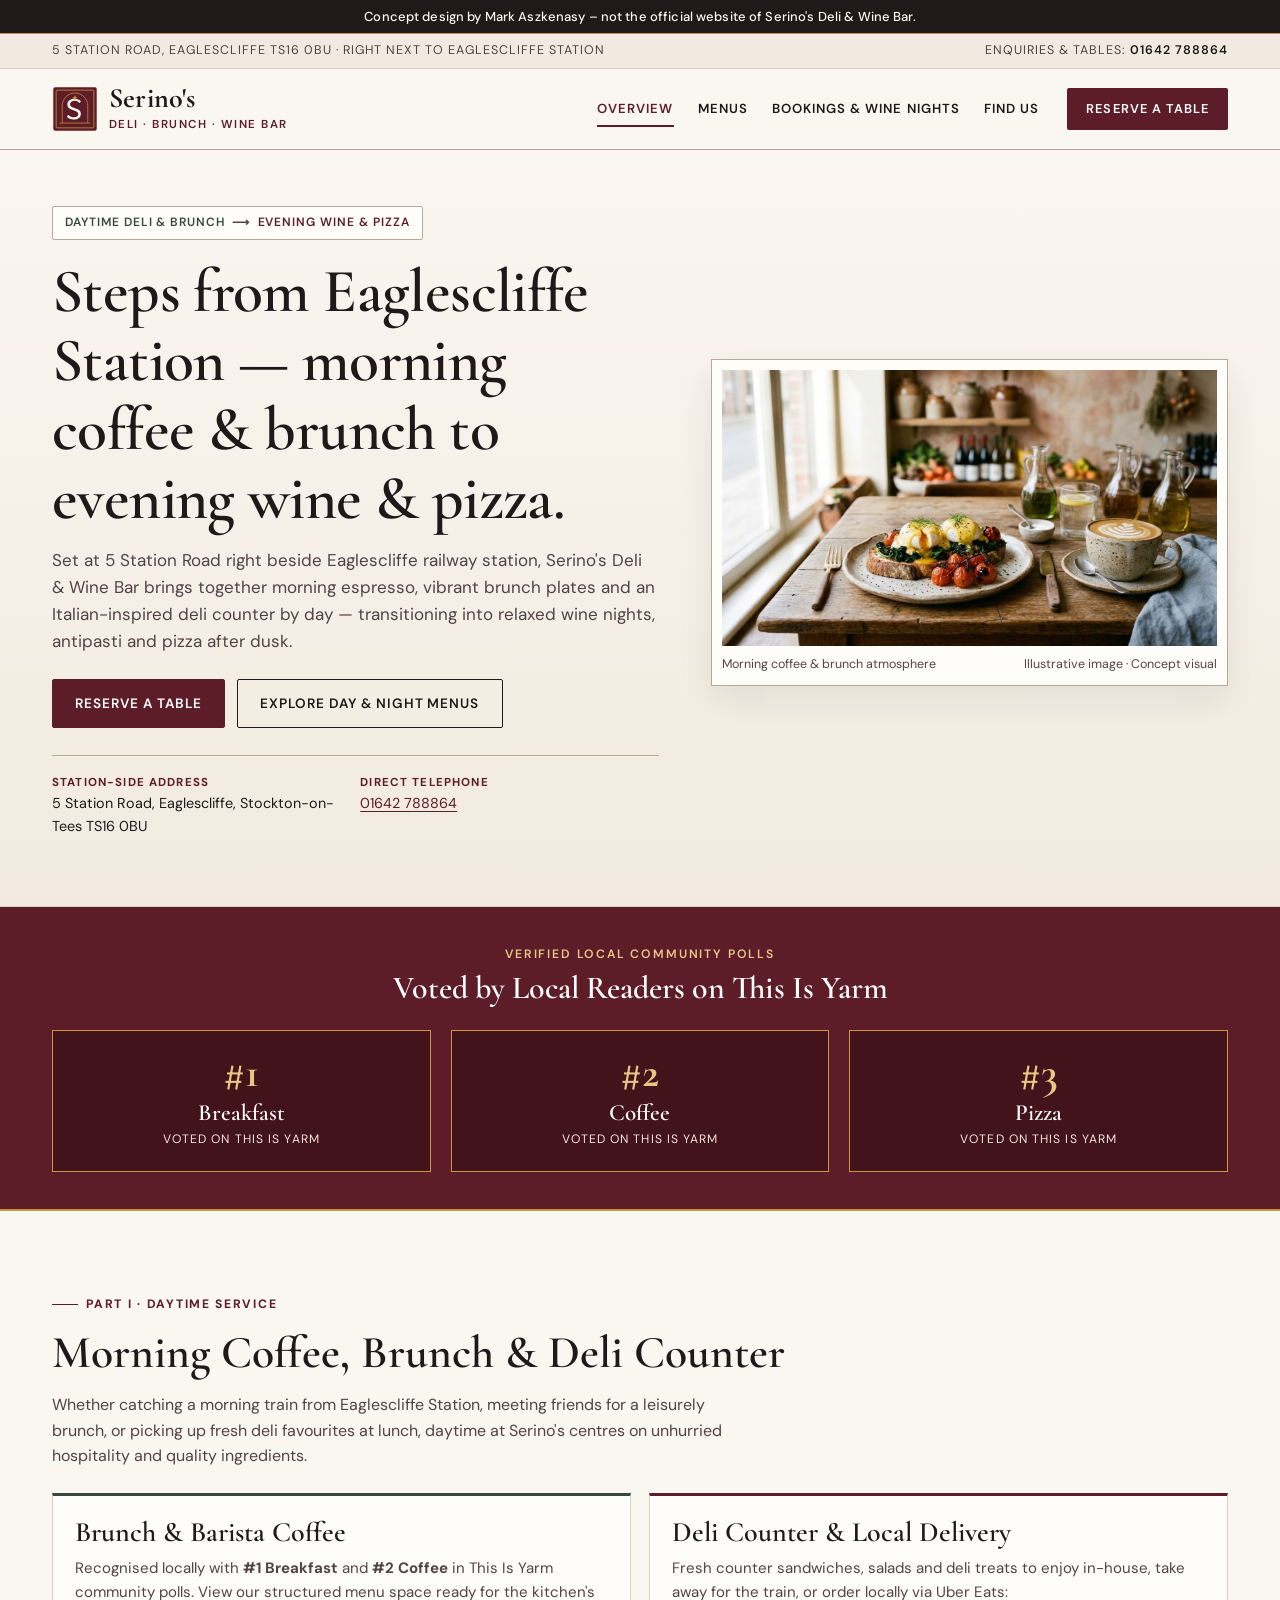
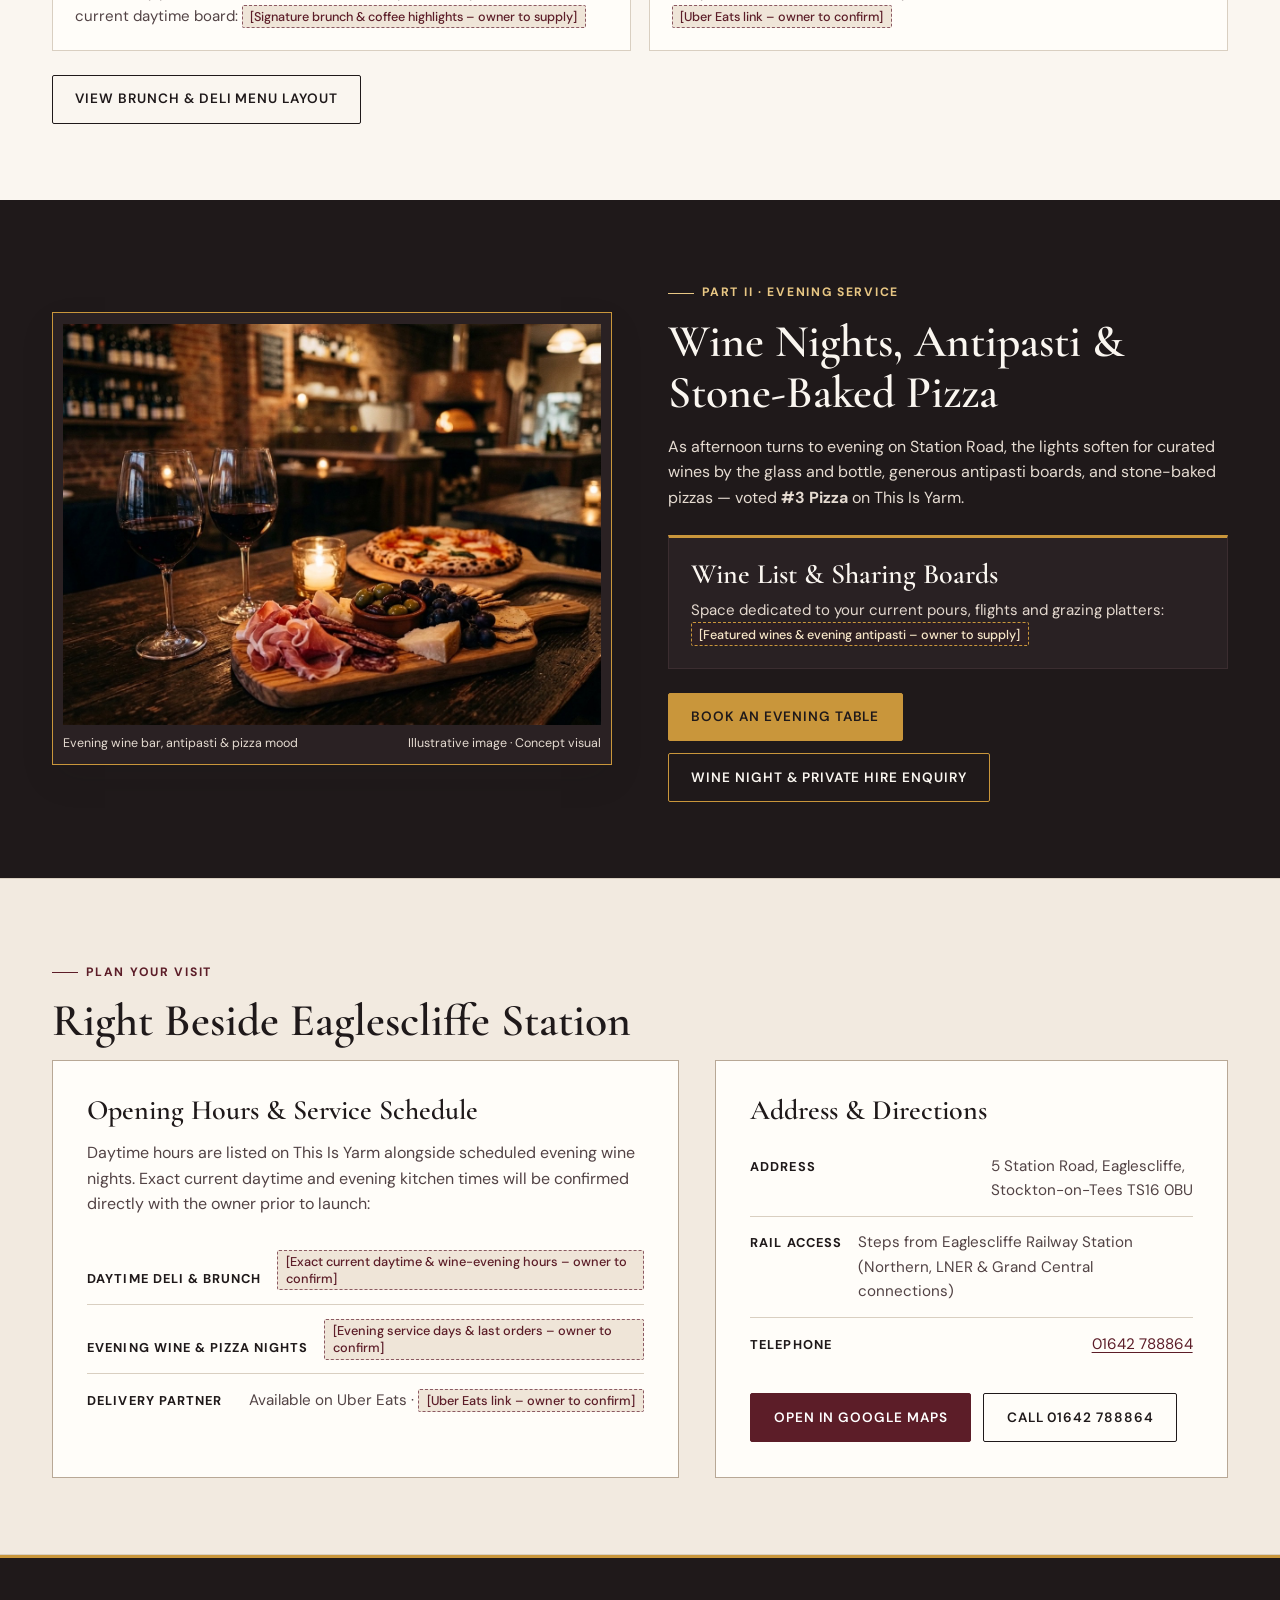
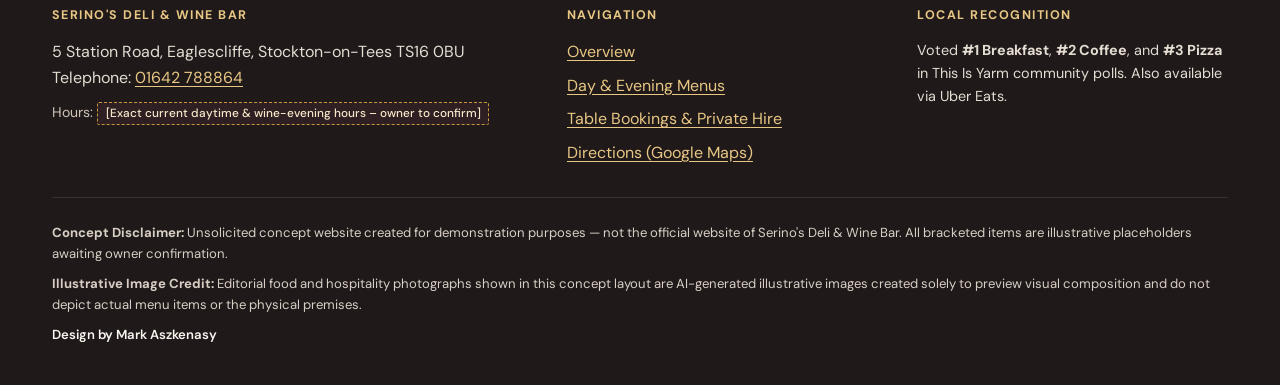
==== index.html @ 9cda6b8c "Initial draft concept website for serinos-demo" ====
<!DOCTYPE html>
<html lang="en-GB">
<head>
  <meta charset="utf-8">
  <meta name="viewport" content="width=device-width, initial-scale=1">
  <meta name="robots" content="noindex, nofollow">
  <title>Serino's Deli &amp; Wine Bar | 5 Station Road, Eaglescliffe (Concept Demo)</title>
  <meta name="description" content="Concept website for Serino's Deli &amp; Wine Bar at 5 Station Road, Eaglescliffe — morning coffee, brunch and deli counter to evening wine, antipasti and pizza.">
  <link rel="icon" type="image/svg+xml" href="favicon.svg">
  <link rel="stylesheet" href="css/styles.css">
</head>
<body>
  <a class="skip-link" href="#main-content">Skip to main content</a>

  <div class="concept-banner" role="region" aria-label="Concept website notice">
    <p>Concept design by Mark Aszkenasy – not the official website of Serino's Deli &amp; Wine Bar.</p>
  </div>

  <div class="station-strip">
    <div class="container station-strip__inner">
      <span>5 Station Road, Eaglescliffe TS16 0BU · Right next to Eaglescliffe Station</span>
      <span>Enquiries &amp; Tables: <a href="tel:01642788864">01642 788864</a></span>
    </div>
  </div>

  <header class="site-header">
    <div class="container site-header__inner">
      <a class="brand-lockup" href="index.html">
        <img class="brand-lockup__mark" src="images/logo-mark.svg" width="72" height="72" alt="Serino's Deli &amp; Wine Bar monogram">
        <span class="brand-lockup__text">
          <span class="brand-lockup__name">Serino's</span>
          <span class="brand-lockup__sub">Deli · Brunch · Wine Bar</span>
        </span>
      </a>

      <button class="nav-toggle" type="button" data-nav-toggle aria-expanded="false" aria-controls="primary-nav">
        <span class="nav-toggle__bars" aria-hidden="true">
          <span></span><span></span><span></span>
        </span>
        <span>Menu</span>
      </button>

      <nav class="site-nav" id="primary-nav" data-site-nav aria-label="Primary navigation">
        <ul class="site-nav__list">
          <li><a class="site-nav__link" href="index.html" aria-current="page">Overview</a></li>
          <li><a class="site-nav__link" href="menus.html">Menus</a></li>
          <li><a class="site-nav__link" href="bookings.html">Bookings &amp; Wine Nights</a></li>
          <li><a class="site-nav__link" href="#visit">Find Us</a></li>
        </ul>
        <a class="site-nav__cta" href="bookings.html">Reserve a Table</a>
      </nav>
    </div>
  </header>

  <main id="main-content">
    <!-- Hero: Day-to-Night Station Bistro -->
    <section class="hero" aria-labelledby="hero-heading">
      <div class="container hero__grid">
        <div>
          <div class="day-night-pill">
            <span class="day-night-pill__day">Daytime Deli &amp; Brunch</span>
            <span class="day-night-pill__sep" aria-hidden="true">⟶</span>
            <span class="day-night-pill__night">Evening Wine &amp; Pizza</span>
          </div>
          <h1 id="hero-heading">Steps from Eaglescliffe Station — morning coffee &amp; brunch to evening wine &amp; pizza.</h1>
          <p class="hero__lead">
            Set at 5 Station Road right beside Eaglescliffe railway station, Serino's Deli &amp; Wine Bar brings together morning espresso, vibrant brunch plates and an Italian-inspired deli counter by day — transitioning into relaxed wine nights, antipasti and pizza after dusk.
          </p>
          <div class="btn-group">
            <a class="btn btn--primary" href="bookings.html">Reserve a Table</a>
            <a class="btn btn--outline" href="menus.html">Explore Day &amp; Night Menus</a>
          </div>
          <div class="hero__meta">
            <div>
              <strong>Station-Side Address</strong>
              5 Station Road, Eaglescliffe, Stockton-on-Tees TS16 0BU
            </div>
            <div>
              <strong>Direct Telephone</strong>
              <a href="tel:01642788864">01642 788864</a>
            </div>
          </div>
        </div>

        <figure class="editorial-figure">
          <img
            src="images/hero.jpg"
            width="1440"
            height="803"
            alt="Warm sunlit bistro table with flat white coffee and freshly prepared brunch plates"
          >
          <figcaption>
            <span>Morning coffee &amp; brunch atmosphere</span>
            <span>Illustrative image · Concept visual</span>
          </figcaption>
        </figure>
      </div>
    </section>

    <!-- Verified Local Acclaim: This Is Yarm Reader Polls -->
    <section class="acclaim-band merlot-surface" aria-labelledby="acclaim-heading">
      <div class="container">
        <div class="acclaim-band__header">
          <p class="acclaim-band__kicker">Verified Local Community Polls</p>
          <h2 class="acclaim-band__title" id="acclaim-heading">Voted by Local Readers on This Is Yarm</h2>
        </div>

        <div class="acclaim-grid">
          <article class="acclaim-plaque">
            <span class="acclaim-plaque__rank">#1</span>
            <h3 class="acclaim-plaque__cat">Breakfast</h3>
            <span class="acclaim-plaque__src">Voted on This Is Yarm</span>
          </article>

          <article class="acclaim-plaque">
            <span class="acclaim-plaque__rank">#2</span>
            <h3 class="acclaim-plaque__cat">Coffee</h3>
            <span class="acclaim-plaque__src">Voted on This Is Yarm</span>
          </article>

          <article class="acclaim-plaque">
            <span class="acclaim-plaque__rank">#3</span>
            <h3 class="acclaim-plaque__cat">Pizza</h3>
            <span class="acclaim-plaque__src">Voted on This Is Yarm</span>
          </article>
        </div>
      </div>
    </section>

    <!-- Chapter I: Daytime Deli & Brunch -->
    <section class="section" aria-labelledby="daytime-heading">
      <div class="container">
        <p class="eyebrow">Part I · Daytime Service</p>
        <h2 id="daytime-heading">Morning Coffee, Brunch &amp; Deli Counter</h2>
        <p style="max-width: 64ch; color: var(--ink-muted); margin-top: 0;">
          Whether catching a morning train from Eaglescliffe Station, meeting friends for a leisurely brunch, or picking up fresh deli favourites at lunch, daytime at Serino's centres on unhurried hospitality and quality ingredients.
        </p>

        <div class="chapter-cards chapter-cards--two">
          <article class="editorial-card">
            <h3>Brunch &amp; Barista Coffee</h3>
            <p>
              Recognised locally with <strong>#1 Breakfast</strong> and <strong>#2 Coffee</strong> in This Is Yarm community polls. View our structured menu space ready for the kitchen's current daytime board:
              <span class="ph">[Signature brunch &amp; coffee highlights – owner to supply]</span>
            </p>
          </article>

          <article class="editorial-card editorial-card--merlot">
            <h3>Deli Counter &amp; Local Delivery</h3>
            <p>
              Fresh counter sandwiches, salads and deli treats to enjoy in-house, take away for the train, or order locally via Uber Eats:
              <span class="ph">[Uber Eats link – owner to confirm]</span>
            </p>
          </article>
        </div>

        <div class="btn-group">
          <a class="btn btn--outline" href="menus.html#panel-brunch">View Brunch &amp; Deli Menu Layout</a>
        </div>
      </div>
    </section>

    <!-- Chapter II: Evening Wine Bar, Antipasti & Pizza -->
    <section class="section dark-surface" aria-labelledby="evening-heading">
      <div class="container split-chapter">
        <figure class="editorial-figure editorial-figure--feature">
          <img
            src="images/feature.jpg"
            width="1200"
            height="896"
            alt="Evening bistro table with glasses of red wine, antipasti sharing board and stone-baked pizza"
            loading="lazy"
          >
          <figcaption>
            <span>Evening wine bar, antipasti &amp; pizza mood</span>
            <span>Illustrative image · Concept visual</span>
          </figcaption>
        </figure>

        <div>
          <p class="eyebrow">Part II · Evening Service</p>
          <h2 id="evening-heading">Wine Nights, Antipasti &amp; Stone-Baked Pizza</h2>
          <p style="color: #E5DBD1; margin-bottom: 1.25rem;">
            As afternoon turns to evening on Station Road, the lights soften for curated wines by the glass and bottle, generous antipasti boards, and stone-baked pizzas — voted <strong>#3 Pizza</strong> on This Is Yarm.
          </p>

          <div class="chapter-cards">
            <article class="editorial-card">
              <h3>Wine List &amp; Sharing Boards</h3>
              <p>
                Space dedicated to your current pours, flights and grazing platters:
                <span class="ph">[Featured wines &amp; evening antipasti – owner to supply]</span>
              </p>
            </article>
          </div>

          <div class="btn-group">
            <a class="btn btn--gold" href="bookings.html#panel-reserve">Book an Evening Table</a>
            <a class="btn btn--ghost-light" href="bookings.html#panel-hire">Wine Night &amp; Private Hire Enquiry</a>
          </div>
        </div>
      </div>
    </section>

    <!-- Visit, Hours & Station Directions -->
    <section class="section section--linen" id="visit" aria-labelledby="visit-heading">
      <div class="container">
        <p class="eyebrow">Plan Your Visit</p>
        <h2 id="visit-heading">Right Beside Eaglescliffe Station</h2>

        <div class="ledger-grid">
          <div class="ledger-box">
            <h3>Opening Hours &amp; Service Schedule</h3>
            <p style="color: var(--ink-muted); margin-top: 0;">
              Daytime hours are listed on This Is Yarm alongside scheduled evening wine nights. Exact current daytime and evening kitchen times will be confirmed directly with the owner prior to launch:
            </p>
            <ul class="ledger-list">
              <li>
                <span class="ledger-label">Daytime Deli &amp; Brunch</span>
                <span class="ledger-val"><span class="ph">[Exact current daytime &amp; wine-evening hours – owner to confirm]</span></span>
              </li>
              <li>
                <span class="ledger-label">Evening Wine &amp; Pizza Nights</span>
                <span class="ledger-val"><span class="ph">[Evening service days &amp; last orders – owner to confirm]</span></span>
              </li>
              <li>
                <span class="ledger-label">Delivery Partner</span>
                <span class="ledger-val">Available on Uber Eats · <span class="ph">[Uber Eats link – owner to confirm]</span></span>
              </li>
            </ul>
          </div>

          <div class="ledger-box">
            <h3>Address &amp; Directions</h3>
            <ul class="ledger-list" style="margin-top: 0.4rem;">
              <li>
                <span class="ledger-label">Address</span>
                <span class="ledger-val">5 Station Road, Eaglescliffe,<br>Stockton-on-Tees TS16 0BU</span>
              </li>
              <li>
                <span class="ledger-label">Rail Access</span>
                <span class="ledger-val">Steps from Eaglescliffe Railway Station (Northern, LNER &amp; Grand Central connections)</span>
              </li>
              <li>
                <span class="ledger-label">Telephone</span>
                <span class="ledger-val"><a href="tel:01642788864">01642 788864</a></span>
              </li>
            </ul>
            <div class="btn-group">
              <a
                class="btn btn--primary"
                href="https://www.google.com/maps/search/?api=1&amp;query=Serinos+5+Station+Road+Eaglescliffe+TS16+0BU"
                target="_blank"
                rel="noopener noreferrer"
              >Open in Google Maps</a>
              <a class="btn btn--outline" href="tel:01642788864">Call 01642 788864</a>
            </div>
          </div>
        </div>
      </div>
    </section>
  </main>

  <footer class="site-footer">
    <div class="container">
      <div class="footer-grid">
        <div>
          <p class="footer-heading">Serino's Deli &amp; Wine Bar</p>
          <p style="margin: 0 0 0.65rem; color: #E5DCD2;">
            5 Station Road, Eaglescliffe, Stockton-on-Tees TS16 0BU<br>
            Telephone: <a href="tel:01642788864">01642 788864</a>
          </p>
          <p style="margin: 0; font-size: 0.88rem; color: #CFC3B8;">
            Hours: <span class="ph">[Exact current daytime &amp; wine-evening hours – owner to confirm]</span>
          </p>
        </div>

        <div>
          <p class="footer-heading">Navigation</p>
          <ul class="footer-links">
            <li><a href="index.html">Overview</a></li>
            <li><a href="menus.html">Day &amp; Evening Menus</a></li>
            <li><a href="bookings.html">Table Bookings &amp; Private Hire</a></li>
            <li><a href="https://www.google.com/maps/search/?api=1&amp;query=Serinos+5+Station+Road+Eaglescliffe+TS16+0BU" target="_blank" rel="noopener noreferrer">Directions (Google Maps)</a></li>
          </ul>
        </div>

        <div>
          <p class="footer-heading">Local Recognition</p>
          <p style="margin: 0; font-size: 0.9rem; color: #E5DCD2;">
            Voted <strong>#1 Breakfast</strong>, <strong>#2 Coffee</strong>, and <strong>#3 Pizza</strong> in This Is Yarm community polls. Also available via Uber Eats.
          </p>
        </div>
      </div>

      <div class="footer-disclaimers">
        <p><strong>Concept Disclaimer:</strong> Unsolicited concept website created for demonstration purposes — not the official website of Serino's Deli &amp; Wine Bar. All bracketed items are illustrative placeholders awaiting owner confirmation.</p>
        <p><strong>Illustrative Image Credit:</strong> Editorial food and hospitality photographs shown in this concept layout are AI-generated illustrative images created solely to preview visual composition and do not depict actual menu items or the physical premises.</p>
        <p class="footer-credit">Design by Mark Aszkenasy</p>
      </div>
    </div>
  </footer>

  <!-- Solid Opaque Sticky Mobile Action Bar -->
  <nav class="mobile-action-bar" aria-label="Quick mobile actions">
    <a class="mobile-action-bar__btn" href="tel:01642788864">Call</a>
    <a class="mobile-action-bar__btn" href="menus.html">Menus</a>
    <a class="mobile-action-bar__btn mobile-action-bar__btn--primary" href="bookings.html">Book Table</a>
  </nav>

  <script src="js/main.js"></script>
</body>
</html>
---- css/styles.css ----
/* ==========================================================================
   Serino's Deli & Wine Bar — Concept Stylesheet
   Aesthetic: Day-to-Night Station Bistro (Editorial Milanese Café & Enoteca)
   ========================================================================== */

@font-face {
  font-family: 'Cormorant Garamond';
  src: url('../fonts/cormorant-latin.woff2') format('woff2');
  font-weight: 300 700;
  font-style: normal;
  font-display: swap;
}

@font-face {
  font-family: 'Cormorant Garamond';
  src: url('../fonts/cormorant-latin-italic.woff2') format('woff2');
  font-weight: 300 700;
  font-style: italic;
  font-display: swap;
}

@font-face {
  font-family: 'DM Sans';
  src: url('../fonts/dm-sans-latin.woff2') format('woff2');
  font-weight: 300 700;
  font-style: normal;
  font-display: swap;
}

:root {
  --bg-parchment: #FAF6F0;
  --bg-linen: #F2EAE0;
  --bg-card: #FFFDF9;
  --ink-espresso: #1F191A;
  --ink-muted: #524345;
  --merlot: #5C1D28;
  --merlot-deep: #43131C;
  --sage: #354A39;
  --sage-tint: #E7ECE8;
  --gold-on-dark: #C9963B;
  --gold-soft-dark: #E8C784;
  --rule-light: #D9CFC1;
  --rule-strong: #B8A896;
  --rule-dark: #3B2D30;
  --error-red: #8F1D24;
  --error-bg: #FCEEEF;

  --font-display: 'Cormorant Garamond', Georgia, 'Times New Roman', serif;
  --font-body: 'DM Sans', -apple-system, BlinkMacSystemFont, 'Segoe UI', sans-serif;

  --container-max: 1240px;
  --radius-sharp: 2px;
  --shadow-editorial: 0 14px 34px rgba(31, 25, 26, 0.08);
}

*,
*::before,
*::after {
  box-sizing: border-box;
}

html {
  font-size: 16px;
  scroll-behavior: smooth;
  max-width: 100%;
  overflow-x: clip;
}

body {
  margin: 0;
  font-family: var(--font-body);
  font-weight: 400;
  line-height: 1.6;
  color: var(--ink-espresso);
  background-color: var(--bg-parchment);
  max-width: 100%;
  overflow-x: clip;
  padding-bottom: 4.75rem; /* Space for solid sticky mobile bar */
  -webkit-font-smoothing: antialiased;
}

@media (min-width: 860px) {
  body {
    padding-bottom: 0;
  }
}

img,
svg {
  max-width: 100%;
  height: auto;
  display: block;
}

a {
  color: var(--merlot);
  text-underline-offset: 3px;
  transition: color 0.18s ease, background-color 0.18s ease, border-color 0.18s ease;
}

a:hover {
  color: var(--ink-espresso);
}

:focus-visible {
  outline: 3px solid var(--merlot);
  outline-offset: 2px;
}

.dark-surface :focus-visible,
.merlot-surface :focus-visible,
.concept-banner :focus-visible,
.site-footer :focus-visible,
.mobile-action-bar :focus-visible {
  outline: 3px solid var(--gold-soft-dark);
  outline-offset: 2px;
}

.skip-link {
  position: absolute;
  left: -9999px;
  top: 0;
  z-index: 2000;
  background: var(--merlot);
  color: #FFFFFF;
  padding: 0.75rem 1.25rem;
  font-weight: 600;
  text-decoration: none;
}

.skip-link:focus {
  left: 0.75rem;
  top: 0.75rem;
}

.container {
  width: 100%;
  max-width: var(--container-max);
  margin: 0 auto;
  padding: 0 1.125rem;
}

@media (min-width: 768px) {
  .container {
    padding: 0 2rem;
  }
}

/* ==========================================================================
   Placeholder Tags (.ph) — Transparent Owner Confirmation Markers
   ========================================================================== */
.ph {
  display: inline-block;
  font-family: var(--font-body);
  font-size: 0.84em;
  font-weight: 500;
  font-style: normal;
  line-height: 1.35;
  padding: 0.14rem 0.48rem;
  border-radius: var(--radius-sharp);
  background-color: #EFE5D8;
  color: var(--merlot);
  border: 1px dashed #8B5962;
  overflow-wrap: anywhere;
  word-break: break-word;
  vertical-align: baseline;
}

.dark-surface .ph,
.merlot-surface .ph,
.site-footer .ph {
  background-color: #2D1F22;
  color: #F7E7C8;
  border-color: var(--gold-on-dark);
}

/* ==========================================================================
   1. Persistent Top Concept Disclaimer Banner
   ========================================================================== */
.concept-banner {
  background-color: var(--ink-espresso);
  color: var(--bg-parchment);
  border-bottom: 1px solid var(--gold-on-dark);
  font-size: 0.75rem;
  line-height: 1.35;
  padding: 0.42rem 0.85rem;
  text-align: center;
  letter-spacing: 0.01em;
}

.concept-banner p {
  margin: 0 auto;
  max-width: var(--container-max);
  font-weight: 500;
}

@media (min-width: 768px) {
  .concept-banner {
    font-size: 0.8125rem;
    padding: 0.48rem 1.5rem;
  }
}

/* ==========================================================================
   2. Editorial Station Coordinate Strip & Header
   ========================================================================== */
.station-strip {
  display: none;
  background-color: var(--bg-linen);
  border-bottom: 1px solid var(--rule-light);
  font-size: 0.78rem;
  letter-spacing: 0.08em;
  text-transform: uppercase;
  color: var(--ink-muted);
  padding: 0.45rem 0;
}

@media (min-width: 860px) {
  .station-strip {
    display: block;
  }
}

.station-strip__inner {
  display: flex;
  justify-content: space-between;
  align-items: center;
  gap: 1rem;
}

.station-strip a {
  color: var(--ink-espresso);
  text-decoration: none;
  font-weight: 600;
}

.station-strip a:hover {
  color: var(--merlot);
  text-decoration: underline;
}

.site-header {
  position: sticky;
  top: 0;
  z-index: 900;
  background-color: var(--bg-parchment);
  border-bottom: 1px solid var(--rule-strong);
}

.site-header__inner {
  display: flex;
  align-items: center;
  justify-content: space-between;
  min-height: 4.35rem;
  gap: 0.75rem;
}

.brand-lockup {
  display: inline-flex;
  align-items: center;
  gap: 0.7rem;
  text-decoration: none;
  color: var(--ink-espresso);
  min-width: 0;
}

.brand-lockup__mark {
  width: 2.5rem;
  height: 2.5rem;
  flex-shrink: 0;
}

.brand-lockup__text {
  display: flex;
  flex-direction: column;
  min-width: 0;
}

.brand-lockup__name {
  font-family: var(--font-display);
  font-size: 1.45rem;
  font-weight: 700;
  line-height: 1.05;
  letter-spacing: 0.01em;
  color: var(--ink-espresso);
}

.brand-lockup__sub {
  font-size: 0.68rem;
  font-weight: 600;
  letter-spacing: 0.13em;
  text-transform: uppercase;
  color: var(--merlot);
  margin-top: 0.12rem;
}

@media (min-width: 768px) {
  .site-header__inner {
    min-height: 5rem;
  }
  .brand-lockup__mark {
    width: 2.85rem;
    height: 2.85rem;
  }
  .brand-lockup__name {
    font-size: 1.75rem;
  }
  .brand-lockup__sub {
    font-size: 0.72rem;
  }
}

.nav-toggle {
  display: inline-flex;
  align-items: center;
  gap: 0.45rem;
  background-color: var(--bg-card);
  color: var(--ink-espresso);
  border: 1px solid var(--ink-espresso);
  border-radius: var(--radius-sharp);
  padding: 0.55rem 0.8rem;
  font-family: var(--font-body);
  font-size: 0.82rem;
  font-weight: 600;
  letter-spacing: 0.06em;
  text-transform: uppercase;
  cursor: pointer;
  min-height: 44px;
}

.nav-toggle:hover {
  background-color: var(--bg-linen);
}

.nav-toggle__bars {
  width: 18px;
  height: 12px;
  position: relative;
  display: inline-block;
}

.nav-toggle__bars span {
  position: absolute;
  left: 0;
  width: 100%;
  height: 2px;
  background-color: var(--ink-espresso);
  transition: transform 0.2s ease, opacity 0.2s ease, top 0.2s ease;
}

.nav-toggle__bars span:nth-child(1) { top: 0; }
.nav-toggle__bars span:nth-child(2) { top: 5px; }
.nav-toggle__bars span:nth-child(3) { top: 10px; }

.nav-toggle[aria-expanded="true"] .nav-toggle__bars span:nth-child(1) {
  top: 5px;
  transform: rotate(45deg);
}
.nav-toggle[aria-expanded="true"] .nav-toggle__bars span:nth-child(2) {
  opacity: 0;
}
.nav-toggle[aria-expanded="true"] .nav-toggle__bars span:nth-child(3) {
  top: 5px;
  transform: rotate(-45deg);
}

.site-nav {
  display: none;
  position: absolute;
  top: 100%;
  left: 0;
  right: 0;
  background-color: var(--bg-parchment);
  border-bottom: 2px solid var(--merlot);
  padding: 1rem 1.125rem 1.35rem;
  box-shadow: 0 18px 32px rgba(31, 25, 26, 0.16);
}

.site-nav.is-open {
  display: block;
}

.site-nav__list {
  list-style: none;
  margin: 0;
  padding: 0;
  display: flex;
  flex-direction: column;
  gap: 0.35rem;
}

.site-nav__link {
  display: block;
  padding: 0.72rem 0.65rem;
  font-size: 0.95rem;
  font-weight: 600;
  letter-spacing: 0.04em;
  text-transform: uppercase;
  text-decoration: none;
  color: var(--ink-espresso);
  border-bottom: 1px solid var(--rule-light);
}

.site-nav__link[aria-current="page"] {
  color: var(--merlot);
  background-color: var(--bg-linen);
}

.site-nav__cta {
  margin-top: 0.75rem;
  display: inline-flex;
  justify-content: center;
  align-items: center;
  width: 100%;
  min-height: 46px;
  padding: 0.7rem 1.15rem;
  background-color: var(--merlot);
  color: #FFFFFF;
  text-decoration: none;
  font-size: 0.85rem;
  font-weight: 600;
  letter-spacing: 0.08em;
  text-transform: uppercase;
  border-radius: var(--radius-sharp);
}

.site-nav__cta:hover {
  background-color: var(--merlot-deep);
  color: #FFFFFF;
}

@media (min-width: 860px) {
  .nav-toggle {
    display: none;
  }
  .site-nav {
    display: flex !important;
    position: static;
    background: transparent;
    border: 0;
    padding: 0;
    box-shadow: none;
    align-items: center;
    gap: 1.75rem;
  }
  .site-nav__list {
    flex-direction: row;
    align-items: center;
    gap: 1.5rem;
  }
  .site-nav__link {
    padding: 0.4rem 0;
    font-size: 0.82rem;
    letter-spacing: 0.08em;
    border-bottom: 2px solid transparent;
  }
  .site-nav__link:hover {
    color: var(--merlot);
    border-bottom-color: var(--rule-strong);
  }
  .site-nav__link[aria-current="page"] {
    background: transparent;
    color: var(--merlot);
    border-bottom-color: var(--merlot);
  }
  .site-nav__cta {
    margin-top: 0;
    width: auto;
    min-height: 42px;
    padding: 0.6rem 1.2rem;
    font-size: 0.8rem;
  }
}

/* ==========================================================================
   3. Buttons & Editorial Typography
   ========================================================================== */
.eyebrow {
  display: inline-flex;
  align-items: center;
  gap: 0.55rem;
  font-size: 0.76rem;
  font-weight: 700;
  letter-spacing: 0.14em;
  text-transform: uppercase;
  color: var(--merlot);
  margin: 0 0 0.8rem;
}

.eyebrow::before {
  content: "";
  display: inline-block;
  width: 1.6rem;
  height: 1px;
  background-color: currentColor;
}

.dark-surface .eyebrow,
.merlot-surface .eyebrow {
  color: var(--gold-soft-dark);
}

h1, h2, h3, h4 {
  font-family: var(--font-display);
  font-weight: 600;
  line-height: 1.12;
  margin: 0 0 0.85rem;
  color: inherit;
}

h1 {
  font-size: clamp(2.2rem, 5.2vw, 3.85rem);
  letter-spacing: -0.01em;
}

h2 {
  font-size: clamp(1.85rem, 3.8vw, 2.85rem);
}

h3 {
  font-size: clamp(1.35rem, 2.4vw, 1.75rem);
}

.btn-group {
  display: flex;
  flex-wrap: wrap;
  gap: 0.75rem;
  margin-top: 1.5rem;
}

.btn {
  display: inline-flex;
  align-items: center;
  justify-content: center;
  gap: 0.5rem;
  min-height: 48px;
  padding: 0.78rem 1.4rem;
  font-family: var(--font-body);
  font-size: 0.85rem;
  font-weight: 600;
  letter-spacing: 0.07em;
  text-transform: uppercase;
  text-decoration: none;
  border-radius: var(--radius-sharp);
  border: 1px solid transparent;
  cursor: pointer;
  text-align: center;
}

.btn--primary {
  background-color: var(--merlot);
  color: #FFFFFF;
  border-color: var(--merlot);
}

.btn--primary:hover {
  background-color: var(--merlot-deep);
  border-color: var(--merlot-deep);
  color: #FFFFFF;
}

.btn--outline {
  background-color: transparent;
  color: var(--ink-espresso);
  border-color: var(--ink-espresso);
}

.btn--outline:hover {
  background-color: var(--ink-espresso);
  color: var(--bg-parchment);
}

.btn--gold {
  background-color: var(--gold-on-dark);
  color: var(--ink-espresso);
  border-color: var(--gold-on-dark);
}

.btn--gold:hover {
  background-color: var(--gold-soft-dark);
  border-color: var(--gold-soft-dark);
  color: var(--ink-espresso);
}

.btn--ghost-light {
  background-color: transparent;
  color: var(--bg-parchment);
  border-color: var(--gold-on-dark);
}

.btn--ghost-light:hover {
  background-color: var(--gold-on-dark);
  color: var(--ink-espresso);
}

/* ==========================================================================
   4. Hero — Day-to-Night Station Bistro Split
   ========================================================================== */
.hero {
  padding: 2.25rem 0 3rem;
  border-bottom: 1px solid var(--rule-light);
  background: linear-gradient(180deg, var(--bg-parchment) 0%, var(--bg-linen) 100%);
}

@media (min-width: 960px) {
  .hero {
    padding: 3.5rem 0 4.25rem;
  }
}

.hero__grid {
  display: grid;
  grid-template-columns: 1fr;
  gap: 2rem;
  align-items: center;
}

@media (min-width: 960px) {
  .hero__grid {
    grid-template-columns: 1.08fr 0.92fr;
    gap: 3.25rem;
  }
}

.day-night-pill {
  display: inline-flex;
  flex-wrap: wrap;
  align-items: center;
  gap: 0.45rem;
  padding: 0.38rem 0.75rem;
  background-color: var(--bg-card);
  border: 1px solid var(--rule-strong);
  border-radius: var(--radius-sharp);
  font-size: 0.75rem;
  font-weight: 600;
  letter-spacing: 0.08em;
  text-transform: uppercase;
  margin-bottom: 1.1rem;
}

.day-night-pill__day {
  color: var(--sage);
}

.day-night-pill__sep {
  color: var(--ink-muted);
}

.day-night-pill__night {
  color: var(--merlot);
}

.hero__lead {
  font-size: 1.0625rem;
  color: var(--ink-muted);
  max-width: 54ch;
  margin: 0 0 1.25rem;
}

.hero__meta {
  margin-top: 1.65rem;
  padding-top: 1.15rem;
  border-top: 1px solid var(--rule-strong);
  display: grid;
  grid-template-columns: 1fr;
  gap: 0.6rem;
  font-size: 0.9rem;
}

@media (min-width: 560px) {
  .hero__meta {
    grid-template-columns: 1fr 1fr;
  }
}

.hero__meta strong {
  display: block;
  font-size: 0.72rem;
  letter-spacing: 0.1em;
  text-transform: uppercase;
  color: var(--merlot);
}

.editorial-figure {
  margin: 0;
  background-color: var(--bg-card);
  border: 1px solid var(--rule-strong);
  padding: 0.65rem;
  box-shadow: var(--shadow-editorial);
}

.editorial-figure img {
  width: 100%;
  aspect-ratio: 1440 / 803;
  object-fit: cover;
  background-color: #E3D9CB;
}

.editorial-figure--feature img {
  aspect-ratio: 1200 / 896;
}

.editorial-figure figcaption {
  margin-top: 0.55rem;
  font-size: 0.78rem;
  color: var(--ink-muted);
  display: flex;
  justify-content: space-between;
  align-items: center;
  gap: 0.5rem;
  flex-wrap: wrap;
}

.dark-surface .editorial-figure {
  background-color: #2A2123;
  border-color: var(--gold-on-dark);
}

.dark-surface .editorial-figure figcaption {
  color: #E4DAD0;
}

/* ==========================================================================
   5. Verified "This Is Yarm" Acclaim Plaque Strip
   ========================================================================== */
.acclaim-band {
  background-color: var(--merlot);
  color: var(--bg-parchment);
  padding: 2.35rem 0;
  border-bottom: 2px solid var(--gold-on-dark);
}

.acclaim-band__header {
  text-align: center;
  margin-bottom: 1.5rem;
}

.acclaim-band__kicker {
  font-size: 0.76rem;
  font-weight: 600;
  letter-spacing: 0.15em;
  text-transform: uppercase;
  color: var(--gold-soft-dark);
  margin: 0 0 0.35rem;
}

.acclaim-band__title {
  font-size: clamp(1.45rem, 2.8vw, 2rem);
  margin: 0;
  color: #FFFFFF;
}

.acclaim-grid {
  display: grid;
  grid-template-columns: 1fr;
  gap: 1rem;
}

@media (min-width: 720px) {
  .acclaim-grid {
    grid-template-columns: repeat(3, 1fr);
    gap: 1.25rem;
  }
}

.acclaim-plaque {
  background-color: var(--merlot-deep);
  border: 1px solid var(--gold-on-dark);
  padding: 1.35rem 1.25rem;
  text-align: center;
  display: flex;
  flex-direction: column;
  align-items: center;
  justify-content: center;
}

.acclaim-plaque__rank {
  font-family: var(--font-display);
  font-size: 2.65rem;
  font-weight: 700;
  line-height: 1;
  color: var(--gold-soft-dark);
  margin-bottom: 0.3rem;
}

.acclaim-plaque__cat {
  font-family: var(--font-display);
  font-size: 1.45rem;
  font-weight: 600;
  color: #FFFFFF;
  margin-bottom: 0.25rem;
}

.acclaim-plaque__src {
  font-size: 0.76rem;
  letter-spacing: 0.09em;
  text-transform: uppercase;
  color: #EFE4D8;
}

/* ==========================================================================
   6. Day Chapter & Night Chapter Sections
   ========================================================================== */
.section {
  padding: 3.25rem 0;
}

@media (min-width: 960px) {
  .section {
    padding: 4.75rem 0;
  }
}

.section--linen {
  background-color: var(--bg-linen);
  border-top: 1px solid var(--rule-light);
  border-bottom: 1px solid var(--rule-light);
}

.dark-surface {
  background-color: var(--ink-espresso);
  color: var(--bg-parchment);
}

.split-chapter {
  display: grid;
  grid-template-columns: 1fr;
  gap: 2.25rem;
  align-items: center;
}

@media (min-width: 960px) {
  .split-chapter {
    grid-template-columns: 1fr 1fr;
    gap: 3.5rem;
  }
}

.chapter-cards {
  display: grid;
  grid-template-columns: 1fr;
  gap: 1.15rem;
  margin-top: 1.5rem;
}

@media (min-width: 640px) {
  .chapter-cards--two {
    grid-template-columns: 1fr 1fr;
  }
}

.editorial-card {
  background-color: var(--bg-card);
  border: 1px solid var(--rule-light);
  border-top: 3px solid var(--sage);
  padding: 1.35rem;
}

.editorial-card--merlot {
  border-top-color: var(--merlot);
}

.dark-surface .editorial-card {
  background-color: #292123;
  border-color: var(--rule-dark);
  border-top: 3px solid var(--gold-on-dark);
  color: var(--bg-parchment);
}

.editorial-card h3 {
  margin-bottom: 0.45rem;
}

.editorial-card p {
  margin: 0;
  font-size: 0.94rem;
  color: var(--ink-muted);
}

.dark-surface .editorial-card p {
  color: #E3D8CE;
}

/* ==========================================================================
   7. Station Ledger (Hours, Location & Delivery)
   ========================================================================== */
.ledger-grid {
  display: grid;
  grid-template-columns: 1fr;
  gap: 1.5rem;
}

@media (min-width: 900px) {
  .ledger-grid {
    grid-template-columns: 1.1fr 0.9fr;
    gap: 2.25rem;
  }
}

.ledger-box {
  background-color: var(--bg-card);
  border: 1px solid var(--rule-strong);
  padding: 1.6rem;
}

@media (min-width: 768px) {
  .ledger-box {
    padding: 2.15rem;
  }
}

.ledger-list {
  margin: 1.2rem 0 0;
  padding: 0;
  list-style: none;
}

.ledger-list li {
  display: flex;
  flex-direction: column;
  gap: 0.25rem;
  padding: 0.85rem 0;
  border-bottom: 1px solid var(--rule-light);
}

@media (min-width: 560px) {
  .ledger-list li {
    flex-direction: row;
    justify-content: space-between;
    align-items: baseline;
    gap: 1rem;
  }
}

.ledger-list li:last-child {
  border-bottom: 0;
}

.ledger-label {
  font-size: 0.8rem;
  font-weight: 700;
  letter-spacing: 0.08em;
  text-transform: uppercase;
  color: var(--ink-espresso);
  flex-shrink: 0;
}

.ledger-val {
  color: var(--ink-muted);
  font-size: 0.95rem;
}

/* ==========================================================================
   8. Page Masthead (Subpages: Menus & Bookings)
   ========================================================================== */
.page-hero {
  background-color: var(--bg-linen);
  border-bottom: 1px solid var(--rule-strong);
  padding: 2.35rem 0 2.6rem;
}

@media (min-width: 860px) {
  .page-hero {
    padding: 3.25rem 0 3.5rem;
  }
}

.page-hero p {
  max-width: 62ch;
  color: var(--ink-muted);
  font-size: 1.04rem;
  margin: 0;
}

/* ==========================================================================
   9. Accessible Interactive Tabs (Menus & Dual Booking Forms)
   ========================================================================== */
.tabs-bar {
  display: flex;
  flex-direction: column;
  gap: 0.5rem;
  border-bottom: 2px solid var(--rule-strong);
  padding-bottom: 0.85rem;
  margin-bottom: 2rem;
}

@media (min-width: 720px) {
  .tabs-bar {
    flex-direction: row;
    flex-wrap: wrap;
    gap: 0.65rem;
    padding-bottom: 0;
  }
}

.tab-btn {
  appearance: none;
  background-color: var(--bg-card);
  color: var(--ink-espresso);
  border: 1px solid var(--rule-strong);
  padding: 0.8rem 1.2rem;
  font-family: var(--font-body);
  font-size: 0.86rem;
  font-weight: 600;
  letter-spacing: 0.05em;
  text-transform: uppercase;
  text-align: left;
  cursor: pointer;
  min-height: 48px;
  border-radius: var(--radius-sharp);
  transition: background-color 0.18s ease, color 0.18s ease, border-color 0.18s ease;
}

@media (min-width: 720px) {
  .tab-btn {
    border-bottom: 0;
    border-radius: var(--radius-sharp) var(--radius-sharp) 0 0;
    text-align: center;
  }
}

.tab-btn:hover {
  background-color: var(--bg-linen);
}

.tab-btn[aria-selected="true"] {
  background-color: var(--merlot);
  color: #FFFFFF;
  border-color: var(--merlot);
}

.tab-panel[hidden] {
  display: none;
}

/* Menu Ledger Rows */
.menu-sheet {
  background-color: var(--bg-card);
  border: 1px solid var(--rule-strong);
  padding: 1.5rem 1.2rem;
  box-shadow: var(--shadow-editorial);
}

@media (min-width: 768px) {
  .menu-sheet {
    padding: 2.5rem;
  }
}

.menu-sheet--evening {
  border-top: 4px solid var(--merlot);
}

.menu-sheet__header {
  border-bottom: 1px solid var(--rule-strong);
  padding-bottom: 1.15rem;
  margin-bottom: 1.65rem;
  display: flex;
  flex-direction: column;
  gap: 0.5rem;
}

@media (min-width: 720px) {
  .menu-sheet__header {
    flex-direction: row;
    justify-content: space-between;
    align-items: flex-end;
  }
}

.menu-section-group {
  margin-bottom: 2rem;
}

.menu-section-group:last-child {
  margin-bottom: 0;
}

.menu-section-group h3 {
  font-size: 1.45rem;
  color: var(--merlot);
  border-bottom: 1px solid var(--rule-light);
  padding-bottom: 0.45rem;
  margin-bottom: 1rem;
}

.menu-rows {
  list-style: none;
  margin: 0;
  padding: 0;
}

.menu-row {
  display: flex;
  flex-direction: column;
  gap: 0.35rem;
  padding: 0.85rem 0;
  border-bottom: 1px dashed var(--rule-light);
}

@media (min-width: 600px) {
  .menu-row {
    flex-direction: row;
    justify-content: space-between;
    align-items: flex-start;
    gap: 1.25rem;
  }
}

.menu-row:last-child {
  border-bottom: 0;
}

.menu-row__main {
  min-width: 0;
}

.menu-row__desc {
  display: block;
  margin-top: 0.28rem;
  font-size: 0.88rem;
  color: var(--ink-muted);
}

.menu-row__price {
  flex-shrink: 0;
  font-weight: 600;
}

.owner-zero-homework {
  margin-top: 2rem;
  background-color: var(--sage-tint);
  border: 1px solid var(--sage);
  border-left: 4px solid var(--sage);
  padding: 1.25rem 1.35rem;
  color: var(--ink-espresso);
}

.owner-zero-homework strong {
  display: block;
  color: var(--sage);
  font-size: 0.82rem;
  letter-spacing: 0.09em;
  text-transform: uppercase;
  margin-bottom: 0.25rem;
}

.owner-zero-homework p {
  margin: 0;
  font-size: 0.94rem;
}

/* ==========================================================================
   10. Accessible Dummy Forms & Prominent Validation / Status Panels
   ========================================================================== */
.form-card {
  background-color: var(--bg-card);
  border: 1px solid var(--rule-strong);
  padding: 1.5rem 1.2rem;
  box-shadow: var(--shadow-editorial);
}

@media (min-width: 768px) {
  .form-card {
    padding: 2.35rem;
  }
}

.form-grid {
  display: grid;
  grid-template-columns: 1fr;
  gap: 1.15rem;
}

@media (min-width: 680px) {
  .form-grid--two {
    grid-template-columns: 1fr 1fr;
  }
}

.form-field {
  display: flex;
  flex-direction: column;
  gap: 0.38rem;
}

.form-field--full {
  grid-column: 1 / -1;
}

.form-field label {
  font-size: 0.86rem;
  font-weight: 600;
  color: var(--ink-espresso);
}

.req-star {
  color: var(--merlot);
  font-weight: 700;
}

.form-hint {
  font-size: 0.8rem;
  color: var(--ink-muted);
}

.form-control {
  width: 100%;
  min-height: 48px;
  padding: 0.7rem 0.85rem;
  font-family: var(--font-body);
  font-size: 1rem;
  color: var(--ink-espresso);
  background-color: #FFFFFF;
  border: 1px solid var(--rule-strong);
  border-radius: var(--radius-sharp);
}

textarea.form-control {
  min-height: 108px;
  resize: vertical;
}

.form-control[aria-invalid="true"] {
  border-color: var(--error-red);
  background-color: var(--error-bg);
}

.field-error {
  font-size: 0.82rem;
  font-weight: 600;
  color: var(--error-red);
  margin: 0;
}

.field-error[hidden] {
  display: none;
}

.demo-status-panel {
  margin-top: 1.5rem;
  padding: 1.25rem 1.35rem;
  background-color: var(--merlot);
  color: #FFFFFF;
  border-left: 5px solid var(--gold-on-dark);
  border-radius: var(--radius-sharp);
}

.demo-status-panel[hidden] {
  display: none;
}

.demo-status-panel__headline {
  margin: 0 0 0.4rem;
  font-size: 1.02rem;
  font-weight: 700;
  color: #FFFFFF;
}

.demo-status-panel__summary {
  margin: 0;
  font-size: 0.9rem;
  color: #F4EAE2;
}

/* ==========================================================================
   11. Footer & Solid Opaque Sticky Mobile Action Bar
   ========================================================================== */
.site-footer {
  background-color: var(--ink-espresso);
  color: var(--bg-parchment);
  border-top: 3px solid var(--gold-on-dark);
  padding: 3rem 0 2.5rem;
}

.site-footer a {
  color: var(--gold-soft-dark);
}

.site-footer a:hover {
  color: #FFFFFF;
}

.footer-grid {
  display: grid;
  grid-template-columns: 1fr;
  gap: 2rem;
  padding-bottom: 2rem;
  border-bottom: 1px solid var(--rule-dark);
}

@media (min-width: 860px) {
  .footer-grid {
    grid-template-columns: 1.3fr 0.85fr 0.85fr;
    gap: 2.5rem;
  }
}

.footer-heading {
  font-family: var(--font-body);
  font-size: 0.78rem;
  font-weight: 700;
  letter-spacing: 0.12em;
  text-transform: uppercase;
  color: var(--gold-soft-dark);
  margin: 0 0 0.85rem;
}

.footer-links {
  list-style: none;
  margin: 0;
  padding: 0;
  display: flex;
  flex-direction: column;
  gap: 0.5rem;
}

.footer-disclaimers {
  padding-top: 1.5rem;
  font-size: 0.82rem;
  color: #D8CEC4;
  display: flex;
  flex-direction: column;
  gap: 0.55rem;
}

.footer-disclaimers p {
  margin: 0;
}

.footer-credit {
  font-weight: 600;
  color: var(--bg-parchment);
}

/* Solid Opaque Mobile Action Bar (NEVER semi-transparent) */
.mobile-action-bar {
  position: fixed;
  bottom: 0;
  left: 0;
  right: 0;
  z-index: 950;
  background-color: #1F191A;
  border-top: 2px solid #C9963B;
  display: grid;
  grid-template-columns: 1fr 1fr 1.25fr;
  gap: 0.45rem;
  padding: 0.5rem 0.65rem calc(0.5rem + env(safe-area-inset-bottom, 0px));
  box-shadow: 0 -6px 20px rgba(0, 0, 0, 0.28);
}

@media (min-width: 860px) {
  .mobile-action-bar {
    display: none;
  }
}

.mobile-action-bar__btn {
  display: inline-flex;
  align-items: center;
  justify-content: center;
  min-height: 44px;
  padding: 0.45rem 0.5rem;
  font-size: 0.78rem;
  font-weight: 700;
  letter-spacing: 0.05em;
  text-transform: uppercase;
  text-decoration: none;
  border-radius: var(--radius-sharp);
  background-color: #2E2527;
  color: #FAF6F0;
  border: 1px solid #4E3E41;
  text-align: center;
}

.mobile-action-bar__btn:hover {
  background-color: #3D3134;
  color: #FFFFFF;
}

.mobile-action-bar__btn--primary {
  background-color: var(--merlot);
  color: #FFFFFF;
  border-color: var(--gold-on-dark);
}

.mobile-action-bar__btn--primary:hover {
  background-color: var(--merlot-deep);
  color: #FFFFFF;
}
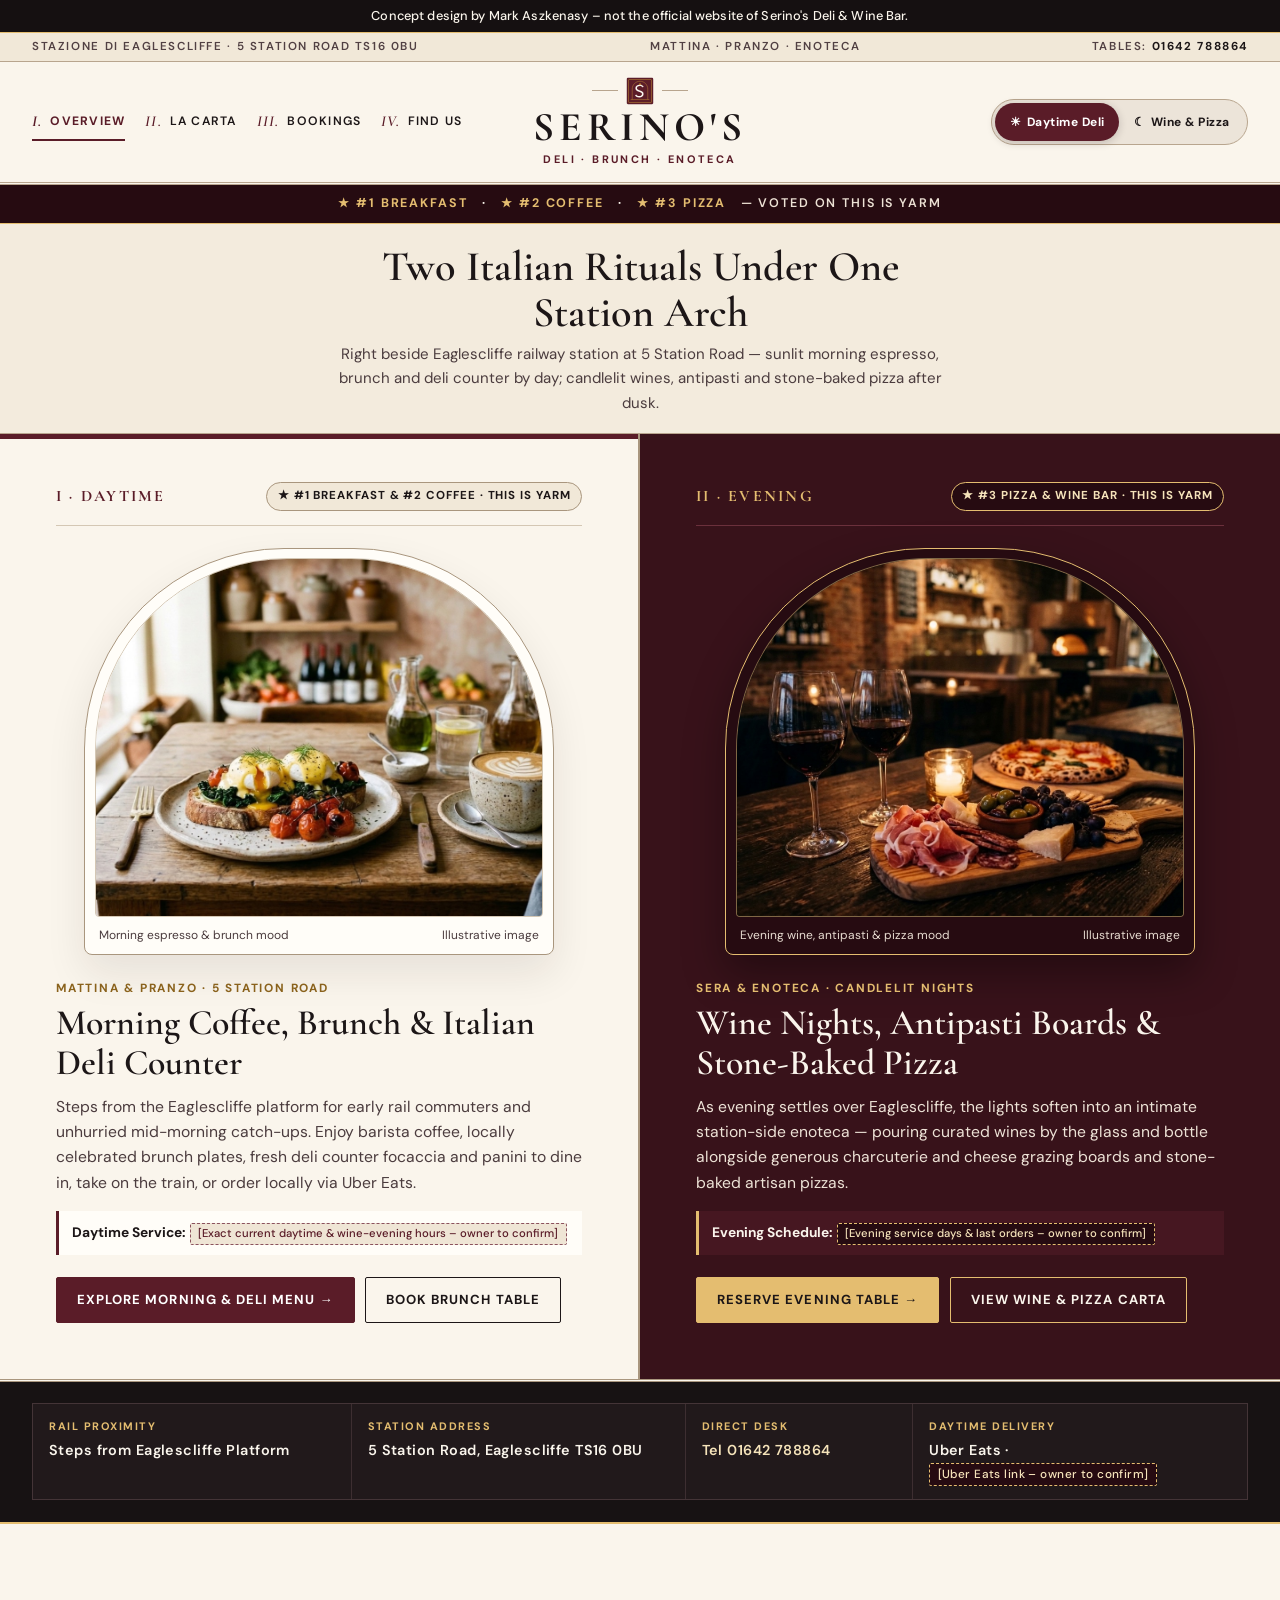
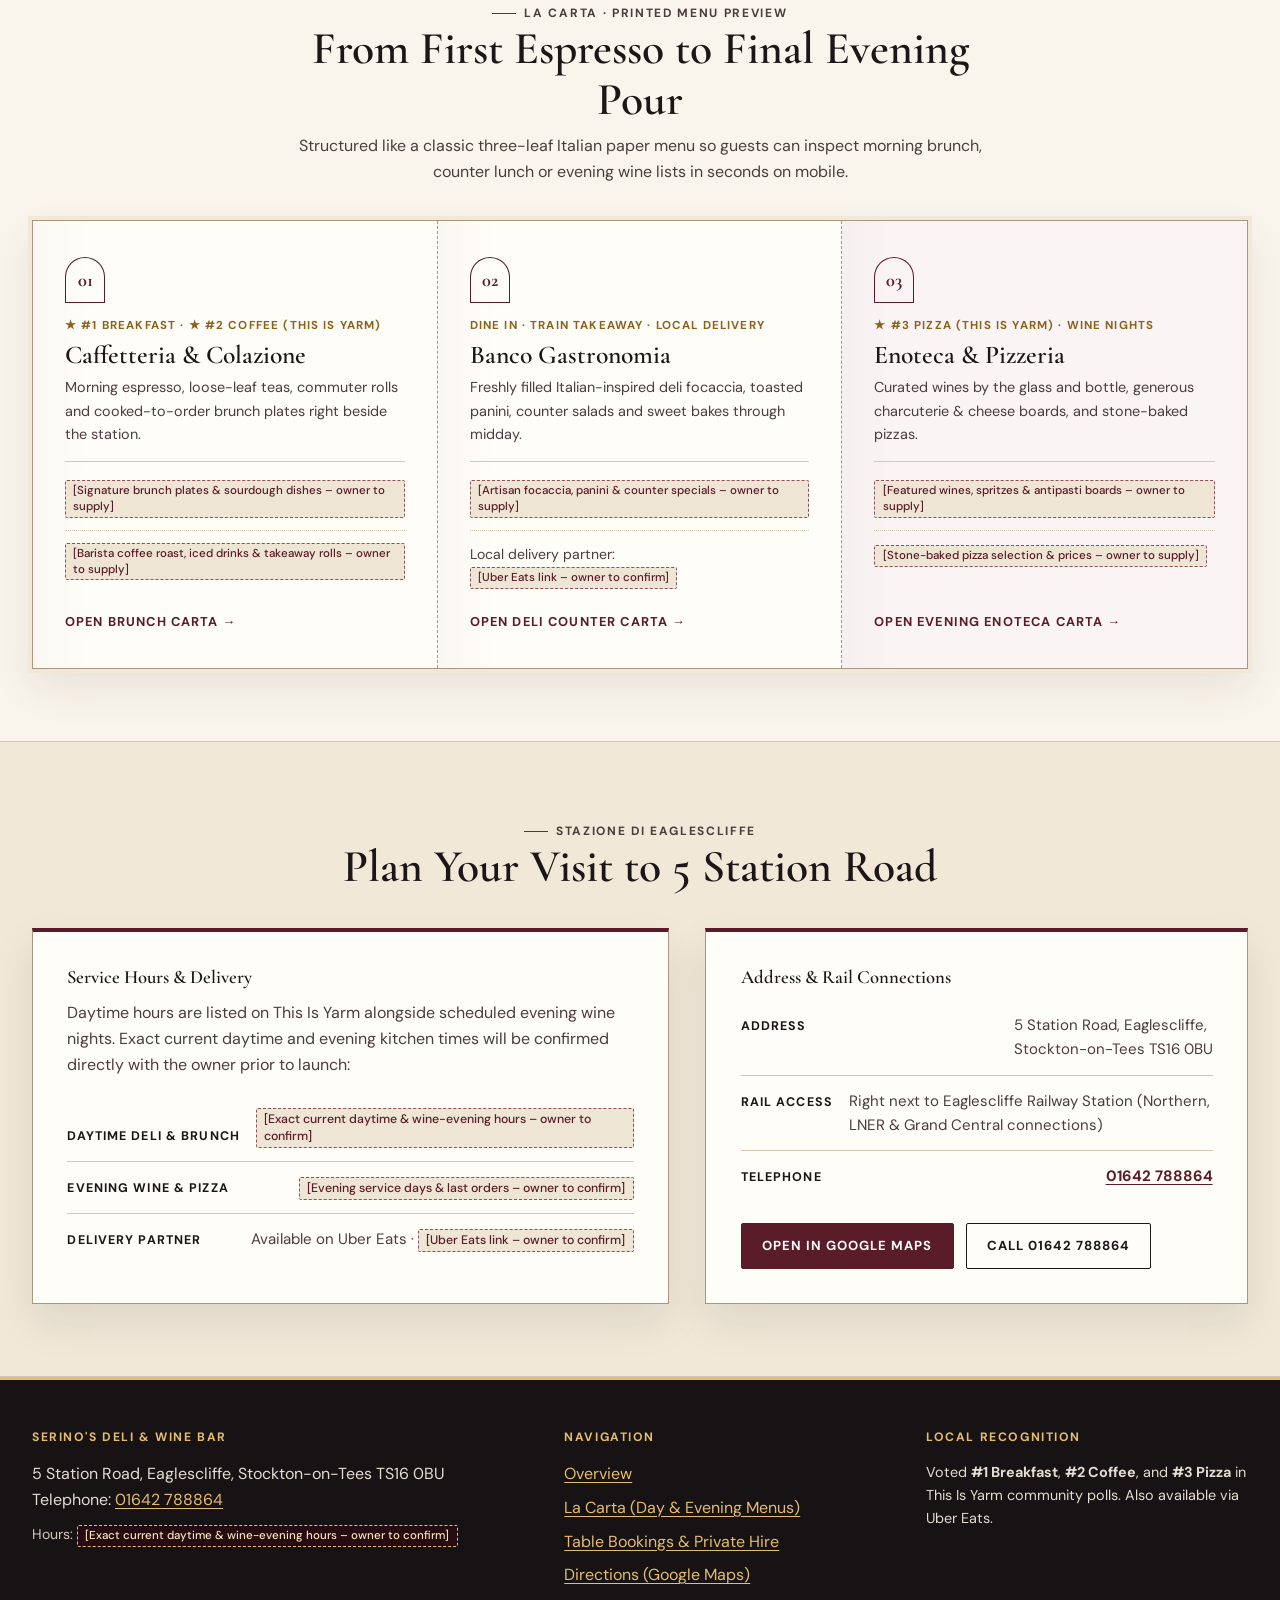
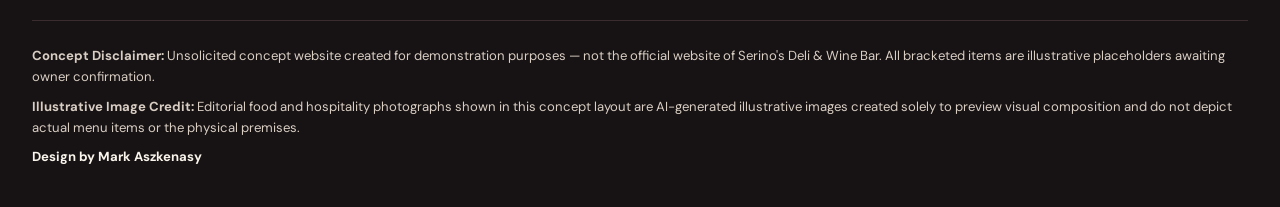
==== commit 3c6bbf1e: "Bespoke Milanese masthead and dual station-arch day/night diptych redesign" ====
--- a/index.html
+++ b/index.html
@@ -1,12 +1,18 @@
 <!DOCTYPE html>
-<html lang="en-GB">
+<html lang="en-GB" data-mood="day">
 <head>
   <meta charset="utf-8">
   <meta name="viewport" content="width=device-width, initial-scale=1">
   <meta name="robots" content="noindex, nofollow">
   <title>Serino's Deli &amp; Wine Bar | 5 Station Road, Eaglescliffe (Concept Demo)</title>
-  <meta name="description" content="Concept website for Serino's Deli &amp; Wine Bar at 5 Station Road, Eaglescliffe — morning coffee, brunch and deli counter to evening wine, antipasti and pizza.">
+  <meta name="description" content="Concept website for Serino's Deli &amp; Wine Bar at 5 Station Road, Eaglescliffe — morning coffee, brunch and deli counter by day to evening wine, antipasti and pizza.">
   <link rel="icon" type="image/svg+xml" href="favicon.svg">
+  <script>
+    try {
+      var m = localStorage.getItem('serinos_mood');
+      if (m === 'night' || m === 'day') document.documentElement.setAttribute('data-mood', m);
+    } catch (e) {}
+  </script>
   <link rel="stylesheet" href="css/styles.css">
 </head>
 <body>
@@ -16,21 +22,51 @@
     <p>Concept design by Mark Aszkenasy – not the official website of Serino's Deli &amp; Wine Bar.</p>
   </div>
 
-  <div class="station-strip">
-    <div class="container station-strip__inner">
-      <span>5 Station Road, Eaglescliffe TS16 0BU · Right next to Eaglescliffe Station</span>
-      <span>Enquiries &amp; Tables: <a href="tel:01642788864">01642 788864</a></span>
+  <header class="milanese-masthead">
+    <div class="masthead-dateline">
+      <div class="container masthead-dateline__inner">
+        <span>Stazione di Eaglescliffe · 5 Station Road <span class="masthead-dateline__extra">TS16 0BU</span></span>
+        <span class="masthead-dateline__extra">Mattina · Pranzo · Enoteca</span>
+        <span>Tables: <a href="tel:01642788864">01642 788864</a></span>
+      </div>
     </div>
-  </div>
-
-  <header class="site-header">
-    <div class="container site-header__inner">
-      <a class="brand-lockup" href="index.html">
-        <img class="brand-lockup__mark" src="images/logo-mark.svg" width="72" height="72" alt="Serino's Deli &amp; Wine Bar monogram">
-        <span class="brand-lockup__text">
-          <span class="brand-lockup__name">Serino's</span>
-          <span class="brand-lockup__sub">Deli · Brunch · Wine Bar</span>
+
+    <div class="container masthead-stage">
+      <a class="masthead-mobile-crest" href="index.html" aria-label="Serino's home">
+        <img src="images/logo-mark.svg" width="36" height="36" alt="">
+      </a>
+
+      <nav class="masthead-nav" id="primary-nav" data-site-nav aria-label="Primary navigation">
+        <ul class="masthead-nav__list">
+          <li>
+            <a class="masthead-nav__link" href="index.html" aria-current="page">
+              <span class="masthead-nav__num" aria-hidden="true">I.</span> Overview
+            </a>
+          </li>
+          <li>
+            <a class="masthead-nav__link" href="menus.html">
+              <span class="masthead-nav__num" aria-hidden="true">II.</span> La Carta
+            </a>
+          </li>
+          <li>
+            <a class="masthead-nav__link" href="bookings.html">
+              <span class="masthead-nav__num" aria-hidden="true">III.</span> Bookings
+            </a>
+          </li>
+          <li>
+            <a class="masthead-nav__link" href="#visit">
+              <span class="masthead-nav__num" aria-hidden="true">IV.</span> Find Us
+            </a>
+          </li>
+        </ul>
+      </nav>
+
+      <a class="masthead-brand" href="index.html">
+        <span class="masthead-brand__arch" aria-hidden="true">
+          <img src="images/logo-mark.svg" width="28" height="28" alt="">
         </span>
+        <span class="masthead-brand__wordmark">Serino's</span>
+        <span class="masthead-brand__sub">Deli · Brunch · Enoteca</span>
       </a>
 
       <button class="nav-toggle" type="button" data-nav-toggle aria-expanded="false" aria-controls="primary-nav">
@@ -40,164 +76,209 @@
         <span>Menu</span>
       </button>
 
-      <nav class="site-nav" id="primary-nav" data-site-nav aria-label="Primary navigation">
-        <ul class="site-nav__list">
-          <li><a class="site-nav__link" href="index.html" aria-current="page">Overview</a></li>
-          <li><a class="site-nav__link" href="menus.html">Menus</a></li>
-          <li><a class="site-nav__link" href="bookings.html">Bookings &amp; Wine Nights</a></li>
-          <li><a class="site-nav__link" href="#visit">Find Us</a></li>
-        </ul>
-        <a class="site-nav__cta" href="bookings.html">Reserve a Table</a>
-      </nav>
+      <div class="masthead-mood-wrap">
+        <div class="mood-switcher" role="group" aria-label="Switch atmosphere mode">
+          <button class="mood-switcher__btn" type="button" data-mood-btn="day" aria-pressed="true">
+            <span aria-hidden="true">☀</span> Daytime Deli
+          </button>
+          <button class="mood-switcher__btn" type="button" data-mood-btn="night" aria-pressed="false">
+            <span aria-hidden="true">☾</span> Wine &amp; Pizza
+          </button>
+        </div>
+      </div>
     </div>
   </header>
 
   <main id="main-content">
-    <!-- Hero: Day-to-Night Station Bistro -->
-    <section class="hero" aria-labelledby="hero-heading">
-      <div class="container hero__grid">
-        <div>
-          <div class="day-night-pill">
-            <span class="day-night-pill__day">Daytime Deli &amp; Brunch</span>
-            <span class="day-night-pill__sep" aria-hidden="true">⟶</span>
-            <span class="day-night-pill__night">Evening Wine &amp; Pizza</span>
-          </div>
-          <h1 id="hero-heading">Steps from Eaglescliffe Station — morning coffee &amp; brunch to evening wine &amp; pizza.</h1>
-          <p class="hero__lead">
-            Set at 5 Station Road right beside Eaglescliffe railway station, Serino's Deli &amp; Wine Bar brings together morning espresso, vibrant brunch plates and an Italian-inspired deli counter by day — transitioning into relaxed wine nights, antipasti and pizza after dusk.
-          </p>
-          <div class="btn-group">
-            <a class="btn btn--primary" href="bookings.html">Reserve a Table</a>
-            <a class="btn btn--outline" href="menus.html">Explore Day &amp; Night Menus</a>
-          </div>
-          <div class="hero__meta">
-            <div>
-              <strong>Station-Side Address</strong>
-              5 Station Road, Eaglescliffe, Stockton-on-Tees TS16 0BU
+    <!-- Slim Centered "This Is Yarm" Triple-Crown Ribbon -->
+    <div class="triple-crown-ribbon" role="region" aria-label="Verified local reader poll rankings">
+      <div class="container triple-crown-ribbon__inner">
+        <span class="triple-crown-ribbon__badge">★ #1 Breakfast</span>
+        <span aria-hidden="true">·</span>
+        <span class="triple-crown-ribbon__badge">★ #2 Coffee</span>
+        <span aria-hidden="true">·</span>
+        <span class="triple-crown-ribbon__badge">★ #3 Pizza</span>
+        <span class="triple-crown-ribbon__source">— Voted on This Is Yarm</span>
+      </div>
+    </div>
+
+    <!-- Centered Broadsheet Crown Deck -->
+    <section class="broadsheet-crown" aria-labelledby="hero-heading">
+      <div class="container">
+        <h1 id="hero-heading">Two Italian Rituals Under One Station Arch</h1>
+        <p>
+          Right beside Eaglescliffe railway station at 5 Station Road — sunlit morning espresso, brunch and deli counter by day; candlelit wines, antipasti and stone-baked pizza after dusk.
+        </p>
+        <div class="diptych-mobile-jumps" aria-label="Jump to daytime or evening section">
+          <a class="diptych-jump-link diptych-jump-link--day" href="#world-mattina">☀ I · Daytime Deli ↓</a>
+          <a class="diptych-jump-link diptych-jump-link--night" href="#world-sera">☾ II · Evening Wine ↓</a>
+        </div>
+      </div>
+    </section>
+
+    <!-- 50/50 Dual Station-Arch Split Diptych -->
+    <section class="diptych-stage" aria-label="Daytime Deli and Evening Wine Bar worlds">
+      <!-- LEFT WORLD: MATTINA & PRANZO -->
+      <article class="diptych-world diptych-world--mattina" id="world-mattina" aria-labelledby="mattina-heading">
+        <div class="diptych-world__inner">
+          <div class="diptych-world__meta">
+            <span class="diptych-roman">I · Daytime</span>
+            <span class="diptych-seal">★ #1 Breakfast &amp; #2 Coffee · This Is Yarm</span>
+          </div>
+
+          <figure class="arch-window">
+            <div class="arch-window__pane">
+              <img
+                src="images/hero.jpg"
+                width="1440"
+                height="803"
+                alt="Warm sunlit café table with barista flat white coffee and freshly prepared brunch plates"
+              >
             </div>
-            <div>
-              <strong>Direct Telephone</strong>
-              <a href="tel:01642788864">01642 788864</a>
+            <figcaption>
+              <span>Morning espresso &amp; brunch mood</span>
+              <span>Illustrative image</span>
+            </figcaption>
+          </figure>
+
+          <p class="diptych-world__kicker">Mattina &amp; Pranzo · 5 Station Road</p>
+          <h2 id="mattina-heading">Morning Coffee, Brunch &amp; Italian Deli Counter</h2>
+          <p class="diptych-world__story">
+            Steps from the Eaglescliffe platform for early rail commuters and unhurried mid-morning catch-ups. Enjoy barista coffee, locally celebrated brunch plates, fresh deli counter focaccia and panini to dine in, take on the train, or order locally via Uber Eats.
+          </p>
+
+          <div class="diptych-world__hours">
+            <strong>Daytime Service:</strong> <span class="ph">[Exact current daytime &amp; wine-evening hours – owner to confirm]</span>
+          </div>
+
+          <div class="diptych-world__actions">
+            <a class="btn btn--primary" href="menus.html#panel-brunch">Explore Morning &amp; Deli Menu →</a>
+            <a class="btn btn--outline" href="bookings.html?sitting=morning-brunch#panel-reserve">Book Brunch Table</a>
+          </div>
+        </div>
+      </article>
+
+      <!-- RIGHT WORLD: SERA & ENOTECA -->
+      <article class="diptych-world diptych-world--sera" id="world-sera" aria-labelledby="sera-heading">
+        <div class="diptych-world__inner">
+          <div class="diptych-world__meta">
+            <span class="diptych-roman">II · Evening</span>
+            <span class="diptych-seal">★ #3 Pizza &amp; Wine Bar · This Is Yarm</span>
+          </div>
+
+          <figure class="arch-window">
+            <div class="arch-window__pane">
+              <img
+                src="images/feature.jpg"
+                width="1200"
+                height="896"
+                alt="Candlelit evening table with glasses of red wine, antipasti sharing board and stone-baked pizza"
+              >
             </div>
-          </div>
-        </div>
-
-        <figure class="editorial-figure">
-          <img
-            src="images/hero.jpg"
-            width="1440"
-            height="803"
-            alt="Warm sunlit bistro table with flat white coffee and freshly prepared brunch plates"
-          >
-          <figcaption>
-            <span>Morning coffee &amp; brunch atmosphere</span>
-            <span>Illustrative image · Concept visual</span>
-          </figcaption>
-        </figure>
-      </div>
-    </section>
-
-    <!-- Verified Local Acclaim: This Is Yarm Reader Polls -->
-    <section class="acclaim-band merlot-surface" aria-labelledby="acclaim-heading">
+            <figcaption>
+              <span>Evening wine, antipasti &amp; pizza mood</span>
+              <span>Illustrative image</span>
+            </figcaption>
+          </figure>
+
+          <p class="diptych-world__kicker">Sera &amp; Enoteca · Candlelit Nights</p>
+          <h2 id="sera-heading">Wine Nights, Antipasti Boards &amp; Stone-Baked Pizza</h2>
+          <p class="diptych-world__story">
+            As evening settles over Eaglescliffe, the lights soften into an intimate station-side enoteca — pouring curated wines by the glass and bottle alongside generous charcuterie and cheese grazing boards and stone-baked artisan pizzas.
+          </p>
+
+          <div class="diptych-world__hours">
+            <strong>Evening Schedule:</strong> <span class="ph">[Evening service days &amp; last orders – owner to confirm]</span>
+          </div>
+
+          <div class="diptych-world__actions">
+            <a class="btn btn--gold" href="bookings.html?sitting=evening-late#panel-reserve">Reserve Evening Table →</a>
+            <a class="btn btn--ghost-light" href="menus.html#panel-evening">View Wine &amp; Pizza Carta</a>
+          </div>
+        </div>
+      </article>
+    </section>
+
+    <!-- Station Departure-Style Ledger Strip -->
+    <section class="departure-strip" aria-label="Station-side coordinates and delivery ledger">
       <div class="container">
-        <div class="acclaim-band__header">
-          <p class="acclaim-band__kicker">Verified Local Community Polls</p>
-          <h2 class="acclaim-band__title" id="acclaim-heading">Voted by Local Readers on This Is Yarm</h2>
-        </div>
-
-        <div class="acclaim-grid">
-          <article class="acclaim-plaque">
-            <span class="acclaim-plaque__rank">#1</span>
-            <h3 class="acclaim-plaque__cat">Breakfast</h3>
-            <span class="acclaim-plaque__src">Voted on This Is Yarm</span>
+        <div class="departure-board">
+          <div class="departure-cell">
+            <span class="departure-cell__label">Rail Proximity</span>
+            <span class="departure-cell__val">Steps from Eaglescliffe Platform</span>
+          </div>
+          <div class="departure-cell">
+            <span class="departure-cell__label">Station Address</span>
+            <span class="departure-cell__val">5 Station Road, Eaglescliffe TS16 0BU</span>
+          </div>
+          <div class="departure-cell">
+            <span class="departure-cell__label">Direct Desk</span>
+            <span class="departure-cell__val"><a href="tel:01642788864">Tel 01642 788864</a></span>
+          </div>
+          <div class="departure-cell">
+            <span class="departure-cell__label">Daytime Delivery</span>
+            <span class="departure-cell__val">Uber Eats · <span class="ph">[Uber Eats link – owner to confirm]</span></span>
+          </div>
+        </div>
+      </div>
+    </section>
+
+    <!-- Folded Printed Italian "La Carta" 3-Column Preview -->
+    <section class="section" aria-labelledby="carta-heading">
+      <div class="container">
+        <div class="section-header-center">
+          <p class="eyebrow">La Carta · Printed Menu Preview</p>
+          <h2 id="carta-heading">From First Espresso to Final Evening Pour</h2>
+          <p>
+            Structured like a classic three-leaf Italian paper menu so guests can inspect morning brunch, counter lunch or evening wine lists in seconds on mobile.
+          </p>
+        </div>
+
+        <div class="folded-carta">
+          <!-- Column 01 -->
+          <article class="carta-leaf">
+            <span class="carta-leaf__arch-num" aria-hidden="true">01</span>
+            <p class="carta-leaf__poll">★ #1 Breakfast · ★ #2 Coffee (This Is Yarm)</p>
+            <h3>Caffetteria &amp; Colazione</h3>
+            <p class="carta-leaf__intro">
+              Morning espresso, loose-leaf teas, commuter rolls and cooked-to-order brunch plates right beside the station.
+            </p>
+            <ul class="carta-mini-list">
+              <li><span class="ph">[Signature brunch plates &amp; sourdough dishes – owner to supply]</span></li>
+              <li><span class="ph">[Barista coffee roast, iced drinks &amp; takeaway rolls – owner to supply]</span></li>
+            </ul>
+            <a class="carta-leaf__link" href="menus.html#panel-brunch">Open Brunch Carta →</a>
           </article>
 
-          <article class="acclaim-plaque">
-            <span class="acclaim-plaque__rank">#2</span>
-            <h3 class="acclaim-plaque__cat">Coffee</h3>
-            <span class="acclaim-plaque__src">Voted on This Is Yarm</span>
+          <!-- Column 02 -->
+          <article class="carta-leaf">
+            <span class="carta-leaf__arch-num" aria-hidden="true">02</span>
+            <p class="carta-leaf__poll">Dine In · Train Takeaway · Local Delivery</p>
+            <h3>Banco Gastronomia</h3>
+            <p class="carta-leaf__intro">
+              Freshly filled Italian-inspired deli focaccia, toasted panini, counter salads and sweet bakes through midday.
+            </p>
+            <ul class="carta-mini-list">
+              <li><span class="ph">[Artisan focaccia, panini &amp; counter specials – owner to supply]</span></li>
+              <li>Local delivery partner: <span class="ph">[Uber Eats link – owner to confirm]</span></li>
+            </ul>
+            <a class="carta-leaf__link" href="menus.html#panel-deli">Open Deli Counter Carta →</a>
           </article>
 
-          <article class="acclaim-plaque">
-            <span class="acclaim-plaque__rank">#3</span>
-            <h3 class="acclaim-plaque__cat">Pizza</h3>
-            <span class="acclaim-plaque__src">Voted on This Is Yarm</span>
+          <!-- Column 03 -->
+          <article class="carta-leaf carta-leaf--enoteca">
+            <span class="carta-leaf__arch-num" aria-hidden="true">03</span>
+            <p class="carta-leaf__poll">★ #3 Pizza (This Is Yarm) · Wine Nights</p>
+            <h3>Enoteca &amp; Pizzeria</h3>
+            <p class="carta-leaf__intro">
+              Curated wines by the glass and bottle, generous charcuterie &amp; cheese boards, and stone-baked pizzas.
+            </p>
+            <ul class="carta-mini-list">
+              <li><span class="ph">[Featured wines, spritzes &amp; antipasti boards – owner to supply]</span></li>
+              <li><span class="ph">[Stone-baked pizza selection &amp; prices – owner to supply]</span></li>
+            </ul>
+            <a class="carta-leaf__link" href="menus.html#panel-evening">Open Evening Enoteca Carta →</a>
           </article>
-        </div>
-      </div>
-    </section>
-
-    <!-- Chapter I: Daytime Deli & Brunch -->
-    <section class="section" aria-labelledby="daytime-heading">
-      <div class="container">
-        <p class="eyebrow">Part I · Daytime Service</p>
-        <h2 id="daytime-heading">Morning Coffee, Brunch &amp; Deli Counter</h2>
-        <p style="max-width: 64ch; color: var(--ink-muted); margin-top: 0;">
-          Whether catching a morning train from Eaglescliffe Station, meeting friends for a leisurely brunch, or picking up fresh deli favourites at lunch, daytime at Serino's centres on unhurried hospitality and quality ingredients.
-        </p>
-
-        <div class="chapter-cards chapter-cards--two">
-          <article class="editorial-card">
-            <h3>Brunch &amp; Barista Coffee</h3>
-            <p>
-              Recognised locally with <strong>#1 Breakfast</strong> and <strong>#2 Coffee</strong> in This Is Yarm community polls. View our structured menu space ready for the kitchen's current daytime board:
-              <span class="ph">[Signature brunch &amp; coffee highlights – owner to supply]</span>
-            </p>
-          </article>
-
-          <article class="editorial-card editorial-card--merlot">
-            <h3>Deli Counter &amp; Local Delivery</h3>
-            <p>
-              Fresh counter sandwiches, salads and deli treats to enjoy in-house, take away for the train, or order locally via Uber Eats:
-              <span class="ph">[Uber Eats link – owner to confirm]</span>
-            </p>
-          </article>
-        </div>
-
-        <div class="btn-group">
-          <a class="btn btn--outline" href="menus.html#panel-brunch">View Brunch &amp; Deli Menu Layout</a>
-        </div>
-      </div>
-    </section>
-
-    <!-- Chapter II: Evening Wine Bar, Antipasti & Pizza -->
-    <section class="section dark-surface" aria-labelledby="evening-heading">
-      <div class="container split-chapter">
-        <figure class="editorial-figure editorial-figure--feature">
-          <img
-            src="images/feature.jpg"
-            width="1200"
-            height="896"
-            alt="Evening bistro table with glasses of red wine, antipasti sharing board and stone-baked pizza"
-            loading="lazy"
-          >
-          <figcaption>
-            <span>Evening wine bar, antipasti &amp; pizza mood</span>
-            <span>Illustrative image · Concept visual</span>
-          </figcaption>
-        </figure>
-
-        <div>
-          <p class="eyebrow">Part II · Evening Service</p>
-          <h2 id="evening-heading">Wine Nights, Antipasti &amp; Stone-Baked Pizza</h2>
-          <p style="color: #E5DBD1; margin-bottom: 1.25rem;">
-            As afternoon turns to evening on Station Road, the lights soften for curated wines by the glass and bottle, generous antipasti boards, and stone-baked pizzas — voted <strong>#3 Pizza</strong> on This Is Yarm.
-          </p>
-
-          <div class="chapter-cards">
-            <article class="editorial-card">
-              <h3>Wine List &amp; Sharing Boards</h3>
-              <p>
-                Space dedicated to your current pours, flights and grazing platters:
-                <span class="ph">[Featured wines &amp; evening antipasti – owner to supply]</span>
-              </p>
-            </article>
-          </div>
-
-          <div class="btn-group">
-            <a class="btn btn--gold" href="bookings.html#panel-reserve">Book an Evening Table</a>
-            <a class="btn btn--ghost-light" href="bookings.html#panel-hire">Wine Night &amp; Private Hire Enquiry</a>
-          </div>
         </div>
       </div>
     </section>
@@ -205,13 +286,15 @@
     <!-- Visit, Hours & Station Directions -->
     <section class="section section--linen" id="visit" aria-labelledby="visit-heading">
       <div class="container">
-        <p class="eyebrow">Plan Your Visit</p>
-        <h2 id="visit-heading">Right Beside Eaglescliffe Station</h2>
+        <div class="section-header-center">
+          <p class="eyebrow">Stazione di Eaglescliffe</p>
+          <h2 id="visit-heading">Plan Your Visit to 5 Station Road</h2>
+        </div>
 
         <div class="ledger-grid">
           <div class="ledger-box">
-            <h3>Opening Hours &amp; Service Schedule</h3>
-            <p style="color: var(--ink-muted); margin-top: 0;">
+            <h3>Service Hours &amp; Delivery</h3>
+            <p style="color: var(--espresso-soft); margin-top: 0;">
               Daytime hours are listed on This Is Yarm alongside scheduled evening wine nights. Exact current daytime and evening kitchen times will be confirmed directly with the owner prior to launch:
             </p>
             <ul class="ledger-list">
@@ -220,7 +303,7 @@
                 <span class="ledger-val"><span class="ph">[Exact current daytime &amp; wine-evening hours – owner to confirm]</span></span>
               </li>
               <li>
-                <span class="ledger-label">Evening Wine &amp; Pizza Nights</span>
+                <span class="ledger-label">Evening Wine &amp; Pizza</span>
                 <span class="ledger-val"><span class="ph">[Evening service days &amp; last orders – owner to confirm]</span></span>
               </li>
               <li>
@@ -231,19 +314,19 @@
           </div>
 
           <div class="ledger-box">
-            <h3>Address &amp; Directions</h3>
-            <ul class="ledger-list" style="margin-top: 0.4rem;">
+            <h3>Address &amp; Rail Connections</h3>
+            <ul class="ledger-list" style="margin-top: 0.35rem;">
               <li>
                 <span class="ledger-label">Address</span>
                 <span class="ledger-val">5 Station Road, Eaglescliffe,<br>Stockton-on-Tees TS16 0BU</span>
               </li>
               <li>
                 <span class="ledger-label">Rail Access</span>
-                <span class="ledger-val">Steps from Eaglescliffe Railway Station (Northern, LNER &amp; Grand Central connections)</span>
+                <span class="ledger-val">Right next to Eaglescliffe Railway Station (Northern, LNER &amp; Grand Central connections)</span>
               </li>
               <li>
                 <span class="ledger-label">Telephone</span>
-                <span class="ledger-val"><a href="tel:01642788864">01642 788864</a></span>
+                <span class="ledger-val"><a href="tel:01642788864"><strong>01642 788864</strong></a></span>
               </li>
             </ul>
             <div class="btn-group">
@@ -270,7 +353,7 @@
             5 Station Road, Eaglescliffe, Stockton-on-Tees TS16 0BU<br>
             Telephone: <a href="tel:01642788864">01642 788864</a>
           </p>
-          <p style="margin: 0; font-size: 0.88rem; color: #CFC3B8;">
+          <p style="margin: 0; font-size: 0.88rem; color: #D4C8BC;">
             Hours: <span class="ph">[Exact current daytime &amp; wine-evening hours – owner to confirm]</span>
           </p>
         </div>
@@ -279,7 +362,7 @@
           <p class="footer-heading">Navigation</p>
           <ul class="footer-links">
             <li><a href="index.html">Overview</a></li>
-            <li><a href="menus.html">Day &amp; Evening Menus</a></li>
+            <li><a href="menus.html">La Carta (Day &amp; Evening Menus)</a></li>
             <li><a href="bookings.html">Table Bookings &amp; Private Hire</a></li>
             <li><a href="https://www.google.com/maps/search/?api=1&amp;query=Serinos+5+Station+Road+Eaglescliffe+TS16+0BU" target="_blank" rel="noopener noreferrer">Directions (Google Maps)</a></li>
           </ul>
--- a/css/styles.css
+++ b/css/styles.css
@@ -1,6 +1,7 @@
 /* ==========================================================================
    Serino's Deli & Wine Bar — Concept Stylesheet
-   Aesthetic: Day-to-Night Station Bistro (Editorial Milanese Café & Enoteca)
+   Archetype: Interactive Day-to-Night Dual Railway Arch Diptych & Milanese Masthead
+   Self-hosted WOFF2 fonts only · Zero external requests · WCAG AA+ verified
    ========================================================================== */
 
 @font-face {
@@ -28,29 +29,62 @@
 }
 
 :root {
-  --bg-parchment: #FAF6F0;
-  --bg-linen: #F2EAE0;
-  --bg-card: #FFFDF9;
-  --ink-espresso: #1F191A;
-  --ink-muted: #524345;
-  --merlot: #5C1D28;
-  --merlot-deep: #43131C;
-  --sage: #354A39;
-  --sage-tint: #E7ECE8;
-  --gold-on-dark: #C9963B;
-  --gold-soft-dark: #E8C784;
-  --rule-light: #D9CFC1;
-  --rule-strong: #B8A896;
-  --rule-dark: #3B2D30;
+  /* Core Milanese Palette — Day (Mattina) & Night (Sera) */
+  --travertine: #FAF5EC;
+  --travertine-warm: #F1E8D8;
+  --carta-paper: #FFFDF8;
+  --espresso: #1C1617;
+  --espresso-soft: #4B3C3E;
+
+  --claret: #38121A;
+  --claret-deep: #260B11;
+  --claret-mid: #5A1C28;
+  --claret-card: #461721;
+
+  --brass: #8A621C;        /* Dark antique brass for light surfaces (5.5:1+ on travertine) */
+  --gold-bright: #E4BD70;  /* Burnished gold for dark claret surfaces (9.1:1 on claret) */
+  --gold-pale: #F5E3BA;
+
+  --sage-station: #2F4635;
+  --sage-wash: #E7EFE9;
+
+  --rule-hairline: #D4C7B4;
+  --rule-architectural: #A9967E;
+  --rule-claret: #6B303C;
+
   --error-red: #8F1D24;
   --error-bg: #FCEEEF;
 
+  /* Dynamic Chrome Tokens (shift smoothly with html[data-mood="night"]) */
+  --masthead-bg: #FAF5EC;
+  --masthead-fg: #1C1617;
+  --masthead-muted: #514043;
+  --masthead-rule: #B8A58E;
+  --masthead-accent: #5A1C28;
+  --dateline-bg: #F1E8D8;
+  --subhero-bg: #F3EBDD;
+  --subhero-fg: #1C1617;
+  --subhero-muted: #4B3C3E;
+  --subhero-kicker: #5A1C28;
+
   --font-display: 'Cormorant Garamond', Georgia, 'Times New Roman', serif;
   --font-body: 'DM Sans', -apple-system, BlinkMacSystemFont, 'Segoe UI', sans-serif;
 
-  --container-max: 1240px;
-  --radius-sharp: 2px;
-  --shadow-editorial: 0 14px 34px rgba(31, 25, 26, 0.08);
+  --container-max: 1320px;
+  --shadow-carta: 0 18px 40px rgba(28, 22, 23, 0.09);
+}
+
+html[data-mood="night"] {
+  --masthead-bg: #260B11;
+  --masthead-fg: #FAF5EC;
+  --masthead-muted: #E3D6C6;
+  --masthead-rule: #6B303C;
+  --masthead-accent: #E4BD70;
+  --dateline-bg: #1A070B;
+  --subhero-bg: #311018;
+  --subhero-fg: #FAF5EC;
+  --subhero-muted: #E7DBD0;
+  --subhero-kicker: #E4BD70;
 }
 
 *,
@@ -71,15 +105,15 @@
   font-family: var(--font-body);
   font-weight: 400;
   line-height: 1.6;
-  color: var(--ink-espresso);
-  background-color: var(--bg-parchment);
+  color: var(--espresso);
+  background-color: var(--travertine);
   max-width: 100%;
   overflow-x: clip;
   padding-bottom: 4.75rem; /* Space for solid sticky mobile bar */
   -webkit-font-smoothing: antialiased;
 }
 
-@media (min-width: 860px) {
+@media (min-width: 980px) {
   body {
     padding-bottom: 0;
   }
@@ -93,26 +127,28 @@
 }
 
 a {
-  color: var(--merlot);
+  color: var(--claret-mid);
   text-underline-offset: 3px;
-  transition: color 0.18s ease, background-color 0.18s ease, border-color 0.18s ease;
+  transition: color 0.2s ease, background-color 0.2s ease, border-color 0.2s ease;
 }
 
 a:hover {
-  color: var(--ink-espresso);
+  color: var(--espresso);
 }
 
 :focus-visible {
-  outline: 3px solid var(--merlot);
+  outline: 3px solid var(--claret-mid);
   outline-offset: 2px;
 }
 
-.dark-surface :focus-visible,
-.merlot-surface :focus-visible,
+html[data-mood="night"] .milanese-masthead :focus-visible,
+html[data-mood="night"] .page-masthead-deck :focus-visible,
+.diptych-world--sera :focus-visible,
+.departure-strip :focus-visible,
 .concept-banner :focus-visible,
 .site-footer :focus-visible,
 .mobile-action-bar :focus-visible {
-  outline: 3px solid var(--gold-soft-dark);
+  outline: 3px solid var(--gold-bright);
   outline-offset: 2px;
 }
 
@@ -121,10 +157,10 @@
   left: -9999px;
   top: 0;
   z-index: 2000;
-  background: var(--merlot);
+  background: var(--claret-mid);
   color: #FFFFFF;
   padding: 0.75rem 1.25rem;
-  font-weight: 600;
+  font-weight: 700;
   text-decoration: none;
 }
 
@@ -137,7 +173,7 @@
   width: 100%;
   max-width: var(--container-max);
   margin: 0 auto;
-  padding: 0 1.125rem;
+  padding: 0 1rem;
 }
 
 @media (min-width: 768px) {
@@ -152,38 +188,39 @@
 .ph {
   display: inline-block;
   font-family: var(--font-body);
-  font-size: 0.84em;
+  font-size: 0.82em;
   font-weight: 500;
   font-style: normal;
   line-height: 1.35;
-  padding: 0.14rem 0.48rem;
-  border-radius: var(--radius-sharp);
-  background-color: #EFE5D8;
-  color: var(--merlot);
-  border: 1px dashed #8B5962;
+  padding: 0.14rem 0.46rem;
+  border-radius: 2px;
+  background-color: #EFE5D5;
+  color: var(--claret-mid);
+  border: 1px dashed #8B525D;
   overflow-wrap: anywhere;
   word-break: break-word;
   vertical-align: baseline;
 }
 
-.dark-surface .ph,
-.merlot-surface .ph,
-.site-footer .ph {
-  background-color: #2D1F22;
-  color: #F7E7C8;
-  border-color: var(--gold-on-dark);
+.diptych-world--sera .ph,
+.departure-strip .ph,
+.site-footer .ph,
+html[data-mood="night"] .page-masthead-deck .ph {
+  background-color: #260B11;
+  color: var(--gold-pale);
+  border-color: var(--gold-bright);
 }
 
 /* ==========================================================================
    1. Persistent Top Concept Disclaimer Banner
    ========================================================================== */
 .concept-banner {
-  background-color: var(--ink-espresso);
-  color: var(--bg-parchment);
-  border-bottom: 1px solid var(--gold-on-dark);
-  font-size: 0.75rem;
+  background-color: #151011;
+  color: var(--travertine);
+  border-bottom: 1px solid var(--gold-bright);
+  font-size: 0.74rem;
   line-height: 1.35;
-  padding: 0.42rem 0.85rem;
+  padding: 0.4rem 0.75rem;
   text-align: center;
   letter-spacing: 0.01em;
 }
@@ -196,145 +233,204 @@
 
 @media (min-width: 768px) {
   .concept-banner {
-    font-size: 0.8125rem;
-    padding: 0.48rem 1.5rem;
+    font-size: 0.8rem;
+    padding: 0.45rem 1.5rem;
   }
 }
 
 /* ==========================================================================
-   2. Editorial Station Coordinate Strip & Header
+   2. Centered Milanese Broadsheet Masthead + Live Day/Night Mood Switcher
    ========================================================================== */
-.station-strip {
-  display: none;
-  background-color: var(--bg-linen);
-  border-bottom: 1px solid var(--rule-light);
-  font-size: 0.78rem;
-  letter-spacing: 0.08em;
-  text-transform: uppercase;
-  color: var(--ink-muted);
-  padding: 0.45rem 0;
-}
-
-@media (min-width: 860px) {
-  .station-strip {
-    display: block;
-  }
-}
-
-.station-strip__inner {
-  display: flex;
-  justify-content: space-between;
-  align-items: center;
-  gap: 1rem;
-}
-
-.station-strip a {
-  color: var(--ink-espresso);
-  text-decoration: none;
-  font-weight: 600;
-}
-
-.station-strip a:hover {
-  color: var(--merlot);
-  text-decoration: underline;
-}
-
-.site-header {
+.milanese-masthead {
   position: sticky;
   top: 0;
   z-index: 900;
-  background-color: var(--bg-parchment);
-  border-bottom: 1px solid var(--rule-strong);
-}
-
-.site-header__inner {
-  display: flex;
+  background-color: var(--masthead-bg);
+  color: var(--masthead-fg);
+  border-bottom: 3px double var(--masthead-rule);
+  transition: background-color 0.28s ease, color 0.28s ease, border-color 0.28s ease;
+}
+
+.masthead-dateline {
+  background-color: var(--dateline-bg);
+  border-bottom: 1px solid var(--masthead-rule);
+  font-size: 0.68rem;
+  font-weight: 600;
+  letter-spacing: 0.11em;
+  text-transform: uppercase;
+  color: var(--masthead-muted);
+  padding: 0.32rem 0;
+  transition: background-color 0.28s ease, color 0.28s ease;
+}
+
+.masthead-dateline__inner {
+  display: flex;
+  justify-content: center;
   align-items: center;
-  justify-content: space-between;
-  min-height: 4.35rem;
-  gap: 0.75rem;
-}
-
-.brand-lockup {
+  flex-wrap: wrap;
+  gap: 0.35rem 1rem;
+  text-align: center;
+}
+
+@media (min-width: 980px) {
+  .masthead-dateline {
+    font-size: 0.72rem;
+    letter-spacing: 0.14em;
+  }
+  .masthead-dateline__inner {
+    justify-content: space-between;
+  }
+}
+
+.masthead-dateline a {
+  color: var(--masthead-fg);
+  text-decoration: none;
+  font-weight: 700;
+}
+
+.masthead-dateline a:hover {
+  text-decoration: underline;
+}
+
+.masthead-dateline__extra {
+  display: none;
+}
+
+@media (min-width: 768px) {
+  .masthead-dateline__extra {
+    display: inline;
+  }
+}
+
+/* Main Masthead Bar */
+.masthead-stage {
+  display: grid;
+  grid-template-columns: 42px 1fr auto;
+  align-items: center;
+  gap: 0.5rem;
+  padding-top: 0.65rem;
+  padding-bottom: 0.6rem;
+}
+
+@media (min-width: 980px) {
+  .masthead-stage {
+    grid-template-columns: 1fr auto 1fr;
+    gap: 1.5rem;
+    padding-top: 0.9rem;
+    padding-bottom: 0.9rem;
+  }
+}
+
+/* Mobile-only left crest icon to keep center wordmark balanced */
+.masthead-mobile-crest {
   display: inline-flex;
   align-items: center;
-  gap: 0.7rem;
+  justify-content: center;
+  width: 38px;
+  height: 38px;
+}
+
+.masthead-mobile-crest img {
+  width: 36px;
+  height: 36px;
+}
+
+@media (min-width: 980px) {
+  .masthead-mobile-crest {
+    display: none;
+  }
+}
+
+/* Center Wordmark */
+.masthead-brand {
+  display: flex;
+  flex-direction: column;
+  align-items: center;
+  text-align: center;
   text-decoration: none;
-  color: var(--ink-espresso);
+  color: var(--masthead-fg);
+  justify-self: center;
   min-width: 0;
 }
 
-.brand-lockup__mark {
-  width: 2.5rem;
-  height: 2.5rem;
-  flex-shrink: 0;
-}
-
-.brand-lockup__text {
-  display: flex;
-  flex-direction: column;
-  min-width: 0;
-}
-
-.brand-lockup__name {
+.masthead-brand:hover {
+  color: var(--masthead-accent);
+}
+
+.masthead-brand__arch {
+  display: none;
+}
+
+@media (min-width: 980px) {
+  .masthead-brand__arch {
+    display: inline-flex;
+    align-items: center;
+    gap: 0.5rem;
+    margin-bottom: 0.18rem;
+  }
+  .masthead-brand__arch img {
+    width: 28px;
+    height: 28px;
+  }
+  .masthead-brand__arch::before,
+  .masthead-brand__arch::after {
+    content: "";
+    width: 26px;
+    height: 1px;
+    background-color: var(--masthead-rule);
+  }
+}
+
+.masthead-brand__wordmark {
   font-family: var(--font-display);
-  font-size: 1.45rem;
-  font-weight: 700;
-  line-height: 1.05;
-  letter-spacing: 0.01em;
-  color: var(--ink-espresso);
-}
-
-.brand-lockup__sub {
-  font-size: 0.68rem;
-  font-weight: 600;
-  letter-spacing: 0.13em;
-  text-transform: uppercase;
-  color: var(--merlot);
-  margin-top: 0.12rem;
+  font-size: clamp(1.55rem, 4vw, 2.55rem);
+  font-weight: 700;
+  line-height: 0.96;
+  letter-spacing: 0.12em;
+  text-transform: uppercase;
+  color: inherit;
+}
+
+.masthead-brand__sub {
+  font-family: var(--font-body);
+  font-size: 0.62rem;
+  font-weight: 700;
+  letter-spacing: 0.18em;
+  text-transform: uppercase;
+  color: var(--masthead-accent);
+  margin-top: 0.24rem;
 }
 
 @media (min-width: 768px) {
-  .site-header__inner {
-    min-height: 5rem;
-  }
-  .brand-lockup__mark {
-    width: 2.85rem;
-    height: 2.85rem;
-  }
-  .brand-lockup__name {
-    font-size: 1.75rem;
-  }
-  .brand-lockup__sub {
-    font-size: 0.72rem;
-  }
-}
-
+  .masthead-brand__sub {
+    font-size: 0.68rem;
+    letter-spacing: 0.22em;
+  }
+}
+
+/* Desktop Left Navigation Wing & Mobile Drawer */
 .nav-toggle {
+  justify-self: end;
   display: inline-flex;
   align-items: center;
-  gap: 0.45rem;
-  background-color: var(--bg-card);
-  color: var(--ink-espresso);
-  border: 1px solid var(--ink-espresso);
-  border-radius: var(--radius-sharp);
-  padding: 0.55rem 0.8rem;
+  gap: 0.4rem;
+  background-color: transparent;
+  color: var(--masthead-fg);
+  border: 1px solid var(--masthead-rule);
+  border-radius: 2px;
+  padding: 0.45rem 0.68rem;
   font-family: var(--font-body);
-  font-size: 0.82rem;
-  font-weight: 600;
-  letter-spacing: 0.06em;
+  font-size: 0.76rem;
+  font-weight: 700;
+  letter-spacing: 0.08em;
   text-transform: uppercase;
   cursor: pointer;
-  min-height: 44px;
-}
-
-.nav-toggle:hover {
-  background-color: var(--bg-linen);
+  min-height: 42px;
 }
 
 .nav-toggle__bars {
-  width: 18px;
-  height: 12px;
+  width: 16px;
+  height: 11px;
   position: relative;
   display: inline-block;
 }
@@ -343,463 +439,716 @@
   position: absolute;
   left: 0;
   width: 100%;
-  height: 2px;
-  background-color: var(--ink-espresso);
+  height: 1.8px;
+  background-color: currentColor;
   transition: transform 0.2s ease, opacity 0.2s ease, top 0.2s ease;
 }
 
 .nav-toggle__bars span:nth-child(1) { top: 0; }
-.nav-toggle__bars span:nth-child(2) { top: 5px; }
-.nav-toggle__bars span:nth-child(3) { top: 10px; }
+.nav-toggle__bars span:nth-child(2) { top: 4.5px; }
+.nav-toggle__bars span:nth-child(3) { top: 9px; }
 
 .nav-toggle[aria-expanded="true"] .nav-toggle__bars span:nth-child(1) {
-  top: 5px;
+  top: 4.5px;
   transform: rotate(45deg);
 }
 .nav-toggle[aria-expanded="true"] .nav-toggle__bars span:nth-child(2) {
   opacity: 0;
 }
 .nav-toggle[aria-expanded="true"] .nav-toggle__bars span:nth-child(3) {
-  top: 5px;
+  top: 4.5px;
   transform: rotate(-45deg);
 }
 
-.site-nav {
+.masthead-nav {
   display: none;
   position: absolute;
   top: 100%;
   left: 0;
   right: 0;
-  background-color: var(--bg-parchment);
-  border-bottom: 2px solid var(--merlot);
-  padding: 1rem 1.125rem 1.35rem;
-  box-shadow: 0 18px 32px rgba(31, 25, 26, 0.16);
-}
-
-.site-nav.is-open {
+  background-color: var(--masthead-bg);
+  color: var(--masthead-fg);
+  border-bottom: 3px solid var(--masthead-accent);
+  padding: 0.85rem 1rem 1.25rem;
+  box-shadow: 0 18px 34px rgba(0, 0, 0, 0.22);
+}
+
+.masthead-nav.is-open {
   display: block;
 }
 
-.site-nav__list {
+.masthead-nav__list {
   list-style: none;
   margin: 0;
   padding: 0;
   display: flex;
   flex-direction: column;
-  gap: 0.35rem;
-}
-
-.site-nav__link {
-  display: block;
-  padding: 0.72rem 0.65rem;
-  font-size: 0.95rem;
-  font-weight: 600;
-  letter-spacing: 0.04em;
-  text-transform: uppercase;
-  text-decoration: none;
-  color: var(--ink-espresso);
-  border-bottom: 1px solid var(--rule-light);
-}
-
-.site-nav__link[aria-current="page"] {
-  color: var(--merlot);
-  background-color: var(--bg-linen);
-}
-
-.site-nav__cta {
-  margin-top: 0.75rem;
-  display: inline-flex;
-  justify-content: center;
+}
+
+.masthead-nav__link {
+  display: flex;
   align-items: center;
-  width: 100%;
-  min-height: 46px;
-  padding: 0.7rem 1.15rem;
-  background-color: var(--merlot);
-  color: #FFFFFF;
-  text-decoration: none;
-  font-size: 0.85rem;
+  gap: 0.5rem;
+  padding: 0.75rem 0.5rem;
+  font-size: 0.88rem;
   font-weight: 600;
   letter-spacing: 0.08em;
   text-transform: uppercase;
-  border-radius: var(--radius-sharp);
-}
-
-.site-nav__cta:hover {
-  background-color: var(--merlot-deep);
-  color: #FFFFFF;
-}
-
-@media (min-width: 860px) {
+  text-decoration: none;
+  color: var(--masthead-fg);
+  border-bottom: 1px solid var(--masthead-rule);
+}
+
+.masthead-nav__num {
+  font-family: var(--font-display);
+  font-style: italic;
+  font-size: 0.95rem;
+  color: var(--masthead-accent);
+}
+
+.masthead-nav__link[aria-current="page"] {
+  color: var(--masthead-accent);
+  font-weight: 700;
+}
+
+@media (min-width: 980px) {
   .nav-toggle {
     display: none;
   }
-  .site-nav {
+  .masthead-nav {
     display: flex !important;
     position: static;
+    grid-column: 1;
+    grid-row: 1;
+    justify-self: start;
     background: transparent;
     border: 0;
     padding: 0;
     box-shadow: none;
-    align-items: center;
-    gap: 1.75rem;
-  }
-  .site-nav__list {
+  }
+  .masthead-brand {
+    grid-column: 2;
+    grid-row: 1;
+  }
+  .masthead-nav__list {
     flex-direction: row;
     align-items: center;
-    gap: 1.5rem;
-  }
-  .site-nav__link {
-    padding: 0.4rem 0;
-    font-size: 0.82rem;
-    letter-spacing: 0.08em;
+    gap: 1.25rem;
+  }
+  .masthead-nav__link {
+    padding: 0.35rem 0;
+    font-size: 0.76rem;
+    letter-spacing: 0.1em;
     border-bottom: 2px solid transparent;
   }
-  .site-nav__link:hover {
-    color: var(--merlot);
-    border-bottom-color: var(--rule-strong);
-  }
-  .site-nav__link[aria-current="page"] {
-    background: transparent;
-    color: var(--merlot);
-    border-bottom-color: var(--merlot);
-  }
-  .site-nav__cta {
-    margin-top: 0;
+  .masthead-nav__link:hover {
+    color: var(--masthead-accent);
+    border-bottom-color: var(--masthead-rule);
+  }
+  .masthead-nav__link[aria-current="page"] {
+    border-bottom-color: var(--masthead-accent);
+  }
+}
+
+/* Interactive Mood Switcher Pill (Right Wing on Desktop, Full Slim Strip on Mobile) */
+.masthead-mood-wrap {
+  grid-column: 1 / -1;
+  border-top: 1px solid var(--masthead-rule);
+  padding: 0.45rem 0 0.1rem;
+  display: flex;
+  justify-content: center;
+}
+
+@media (min-width: 980px) {
+  .masthead-mood-wrap {
+    border-top: 0;
+    padding: 0;
+    grid-column: 3;
+    grid-row: 1;
+    justify-self: end;
+  }
+}
+
+.mood-switcher {
+  display: inline-grid;
+  grid-template-columns: 1fr 1fr;
+  width: 100%;
+  max-width: 380px;
+  padding: 3px;
+  border-radius: 999px;
+  border: 1px solid var(--masthead-rule);
+  background-color: rgba(128, 105, 85, 0.12);
+}
+
+@media (min-width: 980px) {
+  .mood-switcher {
     width: auto;
-    min-height: 42px;
-    padding: 0.6rem 1.2rem;
-    font-size: 0.8rem;
-  }
-}
-
-/* ==========================================================================
-   3. Buttons & Editorial Typography
-   ========================================================================== */
-.eyebrow {
+    max-width: none;
+  }
+}
+
+.mood-switcher__btn {
+  appearance: none;
+  border: 0;
+  background: transparent;
+  color: var(--masthead-fg);
+  font-family: var(--font-body);
+  font-size: 0.74rem;
+  font-weight: 700;
+  letter-spacing: 0.04em;
+  padding: 0.48rem 0.75rem;
+  min-height: 38px;
+  border-radius: 999px;
+  cursor: pointer;
   display: inline-flex;
   align-items: center;
-  gap: 0.55rem;
-  font-size: 0.76rem;
+  justify-content: center;
+  gap: 0.35rem;
+  white-space: nowrap;
+  transition: background-color 0.22s ease, color 0.22s ease, box-shadow 0.22s ease;
+}
+
+@media (min-width: 980px) {
+  .mood-switcher__btn {
+    font-size: 0.75rem;
+    padding: 0.48rem 0.9rem;
+  }
+}
+
+.mood-switcher__btn[data-mood-btn="day"][aria-pressed="true"] {
+  background-color: var(--claret-mid);
+  color: #FFFFFF;
+  box-shadow: 0 2px 8px rgba(28, 22, 23, 0.2);
+}
+
+.mood-switcher__btn[data-mood-btn="night"][aria-pressed="true"] {
+  background-color: var(--gold-bright);
+  color: #1C1617;
+  box-shadow: 0 2px 10px rgba(0, 0, 0, 0.35);
+}
+
+/* ==========================================================================
+   3. Triple-Crown "This Is Yarm" Ribbon & Broadsheet Crown Title
+   ========================================================================== */
+.triple-crown-ribbon {
+  background-color: var(--claret-deep);
+  color: var(--travertine);
+  border-bottom: 1px solid var(--gold-bright);
+  padding: 0.55rem 0.85rem;
+  text-align: center;
+}
+
+.triple-crown-ribbon__inner {
+  display: flex;
+  flex-wrap: wrap;
+  justify-content: center;
+  align-items: center;
+  gap: 0.35rem 0.9rem;
+  font-size: 0.72rem;
+  font-weight: 700;
+  letter-spacing: 0.12em;
+  text-transform: uppercase;
+}
+
+@media (min-width: 768px) {
+  .triple-crown-ribbon__inner {
+    font-size: 0.78rem;
+    letter-spacing: 0.15em;
+  }
+}
+
+.triple-crown-ribbon__badge {
+  color: var(--gold-bright);
+  display: inline-flex;
+  align-items: center;
+  gap: 0.3rem;
+}
+
+.triple-crown-ribbon__source {
+  color: #EDE2D5;
+  font-weight: 600;
+}
+
+/* Compact Broadsheet Title Strip above the 50/50 Dual Arch Stage */
+.broadsheet-crown {
+  background-color: var(--subhero-bg);
+  color: var(--subhero-fg);
+  border-bottom: 1px solid var(--masthead-rule);
+  padding: 1.25rem 0 1.15rem;
+  text-align: center;
+  transition: background-color 0.28s ease, color 0.28s ease;
+}
+
+.broadsheet-crown h1 {
+  font-family: var(--font-display);
+  font-size: clamp(1.75rem, 3.3vw, 2.75rem);
+  font-weight: 600;
+  line-height: 1.1;
+  margin: 0 auto 0.35rem;
+  max-width: 32ch;
+}
+
+.broadsheet-crown p {
+  margin: 0 auto;
+  max-width: 64ch;
+  font-size: 0.94rem;
+  color: var(--subhero-muted);
+}
+
+/* Mobile Quick-Jump Tabs for the Dual Diptych */
+.diptych-mobile-jumps {
+  display: grid;
+  grid-template-columns: 1fr 1fr;
+  gap: 0.5rem;
+  margin-top: 0.9rem;
+  max-width: 420px;
+  margin-left: auto;
+  margin-right: auto;
+}
+
+@media (min-width: 900px) {
+  .diptych-mobile-jumps {
+    display: none;
+  }
+}
+
+.diptych-jump-link {
+  display: inline-flex;
+  align-items: center;
+  justify-content: center;
+  min-height: 40px;
+  padding: 0.4rem 0.6rem;
+  font-size: 0.74rem;
+  font-weight: 700;
+  letter-spacing: 0.06em;
+  text-transform: uppercase;
+  text-decoration: none;
+  border-radius: 2px;
+}
+
+.diptych-jump-link--day {
+  background-color: var(--travertine);
+  color: var(--espresso);
+  border: 1px solid var(--rule-architectural);
+}
+
+.diptych-jump-link--night {
+  background-color: var(--claret);
+  color: var(--gold-pale);
+  border: 1px solid var(--gold-bright);
+}
+
+/* ==========================================================================
+   4. Hero Spatial Composition — 50/50 Dual Station-Arch Split Diptych
+   ========================================================================== */
+.diptych-stage {
+  display: grid;
+  grid-template-columns: 1fr;
+  border-bottom: 3px double var(--rule-architectural);
+}
+
+@media (min-width: 900px) {
+  .diptych-stage {
+    grid-template-columns: 1fr 1fr;
+  }
+}
+
+.diptych-world {
+  position: relative;
+  padding: 2rem 1.1rem 2.5rem;
+  display: flex;
+  flex-direction: column;
+  justify-content: space-between;
+  transition: box-shadow 0.3s ease;
+}
+
+@media (min-width: 768px) {
+  .diptych-world {
+    padding: 2.6rem 2.4rem 3rem;
+  }
+}
+
+@media (min-width: 1180px) {
+  .diptych-world {
+    padding: 3rem 3.5rem 3.5rem;
+  }
+}
+
+/* LEFT WORLD — MATTINA & PRANZO */
+.diptych-world--mattina {
+  background-color: var(--travertine);
+  color: var(--espresso);
+  border-bottom: 2px solid var(--rule-architectural);
+}
+
+@media (min-width: 900px) {
+  .diptych-world--mattina {
+    border-bottom: 0;
+    border-right: 2px solid var(--rule-architectural);
+  }
+}
+
+/* RIGHT WORLD — SERA & ENOTECA */
+.diptych-world--sera {
+  background-color: var(--claret);
+  color: var(--travertine);
+}
+
+/* Subtle Spotlight Accent Driven by Mood Switcher (both remain 100% readable) */
+html[data-mood="day"] .diptych-world--mattina {
+  box-shadow: inset 0 5px 0 0 var(--claret-mid);
+}
+
+html[data-mood="night"] .diptych-world--sera {
+  box-shadow: inset 0 5px 0 0 var(--gold-bright);
+}
+
+.diptych-world__inner {
+  width: 100%;
+  max-width: 560px;
+  margin: 0 auto;
+  display: flex;
+  flex-direction: column;
+  height: 100%;
+}
+
+/* Roman Numeral & Seal Top Bar */
+.diptych-world__meta {
+  display: flex;
+  flex-wrap: wrap;
+  justify-content: space-between;
+  align-items: center;
+  gap: 0.5rem;
+  padding-bottom: 0.85rem;
+  margin-bottom: 1.35rem;
+  border-bottom: 1px solid var(--rule-hairline);
+}
+
+.diptych-world--sera .diptych-world__meta {
+  border-bottom-color: var(--rule-claret);
+}
+
+.diptych-roman {
+  font-family: var(--font-display);
+  font-size: 1rem;
   font-weight: 700;
   letter-spacing: 0.14em;
   text-transform: uppercase;
-  color: var(--merlot);
-  margin: 0 0 0.8rem;
-}
-
-.eyebrow::before {
-  content: "";
-  display: inline-block;
-  width: 1.6rem;
-  height: 1px;
-  background-color: currentColor;
-}
-
-.dark-surface .eyebrow,
-.merlot-surface .eyebrow {
-  color: var(--gold-soft-dark);
-}
-
+  color: var(--claret-mid);
+}
+
+.diptych-world--sera .diptych-roman {
+  color: var(--gold-bright);
+}
+
+.diptych-seal {
+  display: inline-flex;
+  align-items: center;
+  gap: 0.35rem;
+  font-size: 0.72rem;
+  font-weight: 700;
+  letter-spacing: 0.08em;
+  text-transform: uppercase;
+  padding: 0.28rem 0.65rem;
+  border-radius: 999px;
+  background-color: var(--travertine-warm);
+  color: var(--espresso);
+  border: 1px solid var(--rule-architectural);
+}
+
+.diptych-world--sera .diptych-seal {
+  background-color: var(--claret-deep);
+  color: var(--gold-pale);
+  border-color: var(--gold-bright);
+}
+
+/* Tall Classical Arched Railway Window Photo Frame */
+.arch-window {
+  margin: 0 auto 1.5rem;
+  width: 100%;
+  max-width: 470px;
+  padding: 0.6rem 0.6rem 0.55rem;
+  border-radius: 200px 200px 8px 8px;
+  background-color: var(--carta-paper);
+  border: 1px solid var(--rule-architectural);
+  box-shadow: var(--shadow-carta);
+}
+
+.diptych-world--sera .arch-window {
+  background-color: var(--claret-deep);
+  border-color: var(--gold-bright);
+  box-shadow: 0 18px 40px rgba(0, 0, 0, 0.36);
+}
+
+.arch-window__pane {
+  overflow: hidden;
+  border-radius: 192px 192px 4px 4px;
+  border: 1px solid var(--rule-hairline);
+  aspect-ratio: 5 / 4;
+  background-color: #2B2022;
+}
+
+.diptych-world--sera .arch-window__pane {
+  border-color: rgba(228, 189, 112, 0.45);
+}
+
+.arch-window__pane img {
+  width: 100%;
+  height: 100%;
+  object-fit: cover;
+  transition: transform 0.55s ease;
+}
+
+.arch-window:hover .arch-window__pane img {
+  transform: scale(1.025);
+}
+
+.arch-window figcaption {
+  margin-top: 0.55rem;
+  padding: 0 0.25rem;
+  display: flex;
+  justify-content: space-between;
+  align-items: center;
+  flex-wrap: wrap;
+  gap: 0.35rem;
+  font-size: 0.75rem;
+  color: var(--espresso-soft);
+}
+
+.diptych-world--sera .arch-window figcaption {
+  color: #E7DBD0;
+}
+
+/* Diptych Typography & Story */
+.diptych-world__kicker {
+  font-size: 0.74rem;
+  font-weight: 700;
+  letter-spacing: 0.15em;
+  text-transform: uppercase;
+  color: var(--brass);
+  margin: 0 0 0.35rem;
+}
+
+.diptych-world--sera .diptych-world__kicker {
+  color: var(--gold-bright);
+}
+
+.diptych-world h2 {
+  font-family: var(--font-display);
+  font-size: clamp(1.75rem, 2.8vw, 2.45rem);
+  font-weight: 600;
+  line-height: 1.1;
+  margin: 0 0 0.75rem;
+}
+
+.diptych-world__story {
+  font-size: 0.98rem;
+  color: var(--espresso-soft);
+  margin: 0 0 1rem;
+}
+
+.diptych-world--sera .diptych-world__story {
+  color: #EDE2D6;
+}
+
+.diptych-world__hours {
+  font-size: 0.86rem;
+  padding: 0.65rem 0.8rem;
+  background-color: var(--carta-paper);
+  border-left: 3px solid var(--claret-mid);
+  margin-bottom: 1.35rem;
+}
+
+.diptych-world--sera .diptych-world__hours {
+  background-color: var(--claret-card);
+  border-left-color: var(--gold-bright);
+  color: var(--travertine);
+}
+
+.diptych-world__actions {
+  margin-top: auto;
+  display: flex;
+  flex-wrap: wrap;
+  gap: 0.65rem;
+}
+
+/* ==========================================================================
+   5. Buttons & Shared Typography
+   ========================================================================== */
 h1, h2, h3, h4 {
   font-family: var(--font-display);
   font-weight: 600;
   line-height: 1.12;
-  margin: 0 0 0.85rem;
+  margin: 0 0 0.8rem;
   color: inherit;
 }
 
-h1 {
-  font-size: clamp(2.2rem, 5.2vw, 3.85rem);
-  letter-spacing: -0.01em;
-}
-
-h2 {
-  font-size: clamp(1.85rem, 3.8vw, 2.85rem);
-}
-
-h3 {
-  font-size: clamp(1.35rem, 2.4vw, 1.75rem);
+.eyebrow {
+  display: inline-flex;
+  align-items: center;
+  gap: 0.5rem;
+  font-size: 0.75rem;
+  font-weight: 700;
+  letter-spacing: 0.14em;
+  text-transform: uppercase;
+  color: var(--claret-mid);
+  margin: 0 0 0.65rem;
+}
+
+.eyebrow::before {
+  content: "";
+  width: 1.5rem;
+  height: 1px;
+  background-color: currentColor;
 }
 
 .btn-group {
   display: flex;
   flex-wrap: wrap;
   gap: 0.75rem;
-  margin-top: 1.5rem;
+  margin-top: 1.35rem;
 }
 
 .btn {
   display: inline-flex;
   align-items: center;
   justify-content: center;
-  gap: 0.5rem;
-  min-height: 48px;
-  padding: 0.78rem 1.4rem;
+  gap: 0.45rem;
+  min-height: 46px;
+  padding: 0.72rem 1.25rem;
   font-family: var(--font-body);
-  font-size: 0.85rem;
-  font-weight: 600;
-  letter-spacing: 0.07em;
+  font-size: 0.82rem;
+  font-weight: 700;
+  letter-spacing: 0.08em;
   text-transform: uppercase;
   text-decoration: none;
-  border-radius: var(--radius-sharp);
+  border-radius: 2px;
   border: 1px solid transparent;
   cursor: pointer;
   text-align: center;
 }
 
 .btn--primary {
-  background-color: var(--merlot);
+  background-color: var(--claret-mid);
   color: #FFFFFF;
-  border-color: var(--merlot);
+  border-color: var(--claret-mid);
 }
 
 .btn--primary:hover {
-  background-color: var(--merlot-deep);
-  border-color: var(--merlot-deep);
+  background-color: var(--claret-deep);
+  border-color: var(--claret-deep);
   color: #FFFFFF;
 }
 
 .btn--outline {
   background-color: transparent;
-  color: var(--ink-espresso);
-  border-color: var(--ink-espresso);
+  color: var(--espresso);
+  border-color: var(--espresso);
 }
 
 .btn--outline:hover {
-  background-color: var(--ink-espresso);
-  color: var(--bg-parchment);
+  background-color: var(--espresso);
+  color: var(--travertine);
 }
 
 .btn--gold {
-  background-color: var(--gold-on-dark);
-  color: var(--ink-espresso);
-  border-color: var(--gold-on-dark);
+  background-color: var(--gold-bright);
+  color: #1C1617;
+  border-color: var(--gold-bright);
 }
 
 .btn--gold:hover {
-  background-color: var(--gold-soft-dark);
-  border-color: var(--gold-soft-dark);
-  color: var(--ink-espresso);
+  background-color: var(--gold-pale);
+  border-color: var(--gold-pale);
+  color: #1C1617;
 }
 
 .btn--ghost-light {
   background-color: transparent;
-  color: var(--bg-parchment);
-  border-color: var(--gold-on-dark);
+  color: var(--travertine);
+  border-color: var(--gold-bright);
 }
 
 .btn--ghost-light:hover {
-  background-color: var(--gold-on-dark);
-  color: var(--ink-espresso);
+  background-color: var(--gold-bright);
+  color: #1C1617;
 }
 
 /* ==========================================================================
-   4. Hero — Day-to-Night Station Bistro Split
+   6. Station Departure-Style Split-Flap Ledger Strip
    ========================================================================== */
-.hero {
-  padding: 2.25rem 0 3rem;
-  border-bottom: 1px solid var(--rule-light);
-  background: linear-gradient(180deg, var(--bg-parchment) 0%, var(--bg-linen) 100%);
-}
-
-@media (min-width: 960px) {
-  .hero {
-    padding: 3.5rem 0 4.25rem;
-  }
-}
-
-.hero__grid {
+.departure-strip {
+  background-color: #171213;
+  color: var(--travertine);
+  border-bottom: 2px solid var(--gold-bright);
+  padding: 1.35rem 0;
+}
+
+.departure-board {
   display: grid;
   grid-template-columns: 1fr;
-  gap: 2rem;
-  align-items: center;
-}
-
-@media (min-width: 960px) {
-  .hero__grid {
-    grid-template-columns: 1.08fr 0.92fr;
-    gap: 3.25rem;
-  }
-}
-
-.day-night-pill {
-  display: inline-flex;
-  flex-wrap: wrap;
-  align-items: center;
-  gap: 0.45rem;
-  padding: 0.38rem 0.75rem;
-  background-color: var(--bg-card);
-  border: 1px solid var(--rule-strong);
-  border-radius: var(--radius-sharp);
-  font-size: 0.75rem;
+  gap: 0.75rem;
+}
+
+@media (min-width: 680px) {
+  .departure-board {
+    grid-template-columns: 1fr 1fr;
+  }
+}
+
+@media (min-width: 1120px) {
+  .departure-board {
+    grid-template-columns: 1.05fr 1.1fr 0.75fr 1.1fr;
+    gap: 0;
+    border: 1px solid #443437;
+  }
+}
+
+.departure-cell {
+  background-color: #21191B;
+  border: 1px solid #3D2E31;
+  padding: 0.85rem 1rem;
+  display: flex;
+  flex-direction: column;
+  gap: 0.22rem;
+}
+
+@media (min-width: 1120px) {
+  .departure-cell {
+    border: 0;
+    border-right: 1px solid #3D2E31;
+  }
+  .departure-cell:last-child {
+    border-right: 0;
+  }
+}
+
+.departure-cell__label {
+  font-size: 0.68rem;
+  font-weight: 700;
+  letter-spacing: 0.14em;
+  text-transform: uppercase;
+  color: var(--gold-bright);
+}
+
+.departure-cell__val {
+  font-size: 0.9rem;
   font-weight: 600;
-  letter-spacing: 0.08em;
-  text-transform: uppercase;
-  margin-bottom: 1.1rem;
-}
-
-.day-night-pill__day {
-  color: var(--sage);
-}
-
-.day-night-pill__sep {
-  color: var(--ink-muted);
-}
-
-.day-night-pill__night {
-  color: var(--merlot);
-}
-
-.hero__lead {
-  font-size: 1.0625rem;
-  color: var(--ink-muted);
-  max-width: 54ch;
-  margin: 0 0 1.25rem;
-}
-
-.hero__meta {
-  margin-top: 1.65rem;
-  padding-top: 1.15rem;
-  border-top: 1px solid var(--rule-strong);
-  display: grid;
-  grid-template-columns: 1fr;
-  gap: 0.6rem;
-  font-size: 0.9rem;
-}
-
-@media (min-width: 560px) {
-  .hero__meta {
-    grid-template-columns: 1fr 1fr;
-  }
-}
-
-.hero__meta strong {
-  display: block;
-  font-size: 0.72rem;
-  letter-spacing: 0.1em;
-  text-transform: uppercase;
-  color: var(--merlot);
-}
-
-.editorial-figure {
-  margin: 0;
-  background-color: var(--bg-card);
-  border: 1px solid var(--rule-strong);
-  padding: 0.65rem;
-  box-shadow: var(--shadow-editorial);
-}
-
-.editorial-figure img {
-  width: 100%;
-  aspect-ratio: 1440 / 803;
-  object-fit: cover;
-  background-color: #E3D9CB;
-}
-
-.editorial-figure--feature img {
-  aspect-ratio: 1200 / 896;
-}
-
-.editorial-figure figcaption {
-  margin-top: 0.55rem;
-  font-size: 0.78rem;
-  color: var(--ink-muted);
-  display: flex;
-  justify-content: space-between;
-  align-items: center;
-  gap: 0.5rem;
-  flex-wrap: wrap;
-}
-
-.dark-surface .editorial-figure {
-  background-color: #2A2123;
-  border-color: var(--gold-on-dark);
-}
-
-.dark-surface .editorial-figure figcaption {
-  color: #E4DAD0;
+  letter-spacing: 0.03em;
+  color: #FAF5EC;
+}
+
+.departure-cell__val a {
+  color: var(--gold-pale);
+  text-decoration: none;
+}
+
+.departure-cell__val a:hover {
+  text-decoration: underline;
 }
 
 /* ==========================================================================
-   5. Verified "This Is Yarm" Acclaim Plaque Strip
-   ========================================================================== */
-.acclaim-band {
-  background-color: var(--merlot);
-  color: var(--bg-parchment);
-  padding: 2.35rem 0;
-  border-bottom: 2px solid var(--gold-on-dark);
-}
-
-.acclaim-band__header {
-  text-align: center;
-  margin-bottom: 1.5rem;
-}
-
-.acclaim-band__kicker {
-  font-size: 0.76rem;
-  font-weight: 600;
-  letter-spacing: 0.15em;
-  text-transform: uppercase;
-  color: var(--gold-soft-dark);
-  margin: 0 0 0.35rem;
-}
-
-.acclaim-band__title {
-  font-size: clamp(1.45rem, 2.8vw, 2rem);
-  margin: 0;
-  color: #FFFFFF;
-}
-
-.acclaim-grid {
-  display: grid;
-  grid-template-columns: 1fr;
-  gap: 1rem;
-}
-
-@media (min-width: 720px) {
-  .acclaim-grid {
-    grid-template-columns: repeat(3, 1fr);
-    gap: 1.25rem;
-  }
-}
-
-.acclaim-plaque {
-  background-color: var(--merlot-deep);
-  border: 1px solid var(--gold-on-dark);
-  padding: 1.35rem 1.25rem;
-  text-align: center;
-  display: flex;
-  flex-direction: column;
-  align-items: center;
-  justify-content: center;
-}
-
-.acclaim-plaque__rank {
-  font-family: var(--font-display);
-  font-size: 2.65rem;
-  font-weight: 700;
-  line-height: 1;
-  color: var(--gold-soft-dark);
-  margin-bottom: 0.3rem;
-}
-
-.acclaim-plaque__cat {
-  font-family: var(--font-display);
-  font-size: 1.45rem;
-  font-weight: 600;
-  color: #FFFFFF;
-  margin-bottom: 0.25rem;
-}
-
-.acclaim-plaque__src {
-  font-size: 0.76rem;
-  letter-spacing: 0.09em;
-  text-transform: uppercase;
-  color: #EFE4D8;
-}
-
-/* ==========================================================================
-   6. Day Chapter & Night Chapter Sections
+   7. Folded Printed Italian "La Carta" 3-Column Preview
    ========================================================================== */
 .section {
   padding: 3.25rem 0;
@@ -807,82 +1156,156 @@
 
 @media (min-width: 960px) {
   .section {
-    padding: 4.75rem 0;
+    padding: 4.5rem 0;
   }
 }
 
 .section--linen {
-  background-color: var(--bg-linen);
-  border-top: 1px solid var(--rule-light);
-  border-bottom: 1px solid var(--rule-light);
-}
-
-.dark-surface {
-  background-color: var(--ink-espresso);
-  color: var(--bg-parchment);
-}
-
-.split-chapter {
+  background-color: var(--travertine-warm);
+  border-top: 1px solid var(--rule-hairline);
+  border-bottom: 1px solid var(--rule-hairline);
+}
+
+.section-header-center {
+  text-align: center;
+  max-width: 64ch;
+  margin: 0 auto 2.25rem;
+}
+
+.section-header-center h2 {
+  font-size: clamp(1.9rem, 3.6vw, 2.85rem);
+  margin-bottom: 0.5rem;
+}
+
+.section-header-center p {
+  margin: 0;
+  color: var(--espresso-soft);
+}
+
+/* Tri-fold Printed Paper Carta */
+.folded-carta {
+  background-color: var(--carta-paper);
+  border: 1px solid var(--rule-architectural);
+  outline: 4px solid var(--travertine-warm);
+  box-shadow: var(--shadow-carta);
   display: grid;
   grid-template-columns: 1fr;
-  gap: 2.25rem;
+}
+
+@media (min-width: 960px) {
+  .folded-carta {
+    grid-template-columns: repeat(3, 1fr);
+  }
+}
+
+.carta-leaf {
+  padding: 1.75rem 1.35rem;
+  display: flex;
+  flex-direction: column;
+  border-bottom: 1px solid var(--rule-hairline);
+  position: relative;
+}
+
+@media (min-width: 768px) {
+  .carta-leaf {
+    padding: 2.25rem 2rem;
+  }
+}
+
+@media (min-width: 960px) {
+  .carta-leaf {
+    border-bottom: 0;
+    border-right: 1px dashed var(--rule-architectural);
+    background-image: linear-gradient(90deg, rgba(28, 22, 23, 0.025) 0%, rgba(255, 255, 255, 0) 14%);
+  }
+  .carta-leaf:last-child {
+    border-right: 0;
+  }
+}
+
+.carta-leaf--enoteca {
+  background-color: #FBF4F5;
+}
+
+.carta-leaf__arch-num {
+  display: inline-flex;
   align-items: center;
-}
-
-@media (min-width: 960px) {
-  .split-chapter {
-    grid-template-columns: 1fr 1fr;
-    gap: 3.5rem;
-  }
-}
-
-.chapter-cards {
-  display: grid;
-  grid-template-columns: 1fr;
-  gap: 1.15rem;
-  margin-top: 1.5rem;
-}
-
-@media (min-width: 640px) {
-  .chapter-cards--two {
-    grid-template-columns: 1fr 1fr;
-  }
-}
-
-.editorial-card {
-  background-color: var(--bg-card);
-  border: 1px solid var(--rule-light);
-  border-top: 3px solid var(--sage);
-  padding: 1.35rem;
-}
-
-.editorial-card--merlot {
-  border-top-color: var(--merlot);
-}
-
-.dark-surface .editorial-card {
-  background-color: #292123;
-  border-color: var(--rule-dark);
-  border-top: 3px solid var(--gold-on-dark);
-  color: var(--bg-parchment);
-}
-
-.editorial-card h3 {
+  justify-content: center;
+  width: 2.5rem;
+  height: 2.85rem;
+  border-radius: 999px 999px 3px 3px;
+  border: 1px solid var(--claret-mid);
+  font-family: var(--font-display);
+  font-size: 1.15rem;
+  font-weight: 700;
+  color: var(--claret-mid);
+  margin-bottom: 0.9rem;
+}
+
+.carta-leaf__poll {
+  font-size: 0.72rem;
+  font-weight: 700;
+  letter-spacing: 0.1em;
+  text-transform: uppercase;
+  color: var(--brass);
+  margin: 0 0 0.3rem;
+}
+
+.carta-leaf h3 {
+  font-size: 1.6rem;
   margin-bottom: 0.45rem;
-}
-
-.editorial-card p {
-  margin: 0;
-  font-size: 0.94rem;
-  color: var(--ink-muted);
-}
-
-.dark-surface .editorial-card p {
-  color: #E3D8CE;
+  color: var(--espresso);
+}
+
+.carta-leaf__intro {
+  font-size: 0.9rem;
+  color: var(--espresso-soft);
+  margin: 0 0 1.15rem;
+  padding-bottom: 0.95rem;
+  border-bottom: 1px solid var(--rule-hairline);
+}
+
+.carta-mini-list {
+  list-style: none;
+  margin: 0 0 1.4rem;
+  padding: 0;
+  display: flex;
+  flex-direction: column;
+  gap: 0.75rem;
+}
+
+.carta-mini-list li {
+  font-size: 0.88rem;
+  color: var(--espresso-soft);
+  padding-bottom: 0.75rem;
+  border-bottom: 1px dotted var(--rule-hairline);
+}
+
+.carta-mini-list li:last-child {
+  border-bottom: 0;
+  padding-bottom: 0;
+}
+
+.carta-leaf__link {
+  margin-top: auto;
+  font-size: 0.8rem;
+  font-weight: 700;
+  letter-spacing: 0.09em;
+  text-transform: uppercase;
+  text-decoration: none;
+  color: var(--claret-mid);
+  display: inline-flex;
+  align-items: center;
+  gap: 0.4rem;
+}
+
+.carta-leaf__link:hover {
+  color: var(--espresso);
+  text-decoration: underline;
 }
 
 /* ==========================================================================
-   7. Station Ledger (Hours, Location & Delivery)
+   8. Station Concierge & Directions Ledger (#visit)
    ========================================================================== */
 .ledger-grid {
   display: grid;
@@ -892,15 +1315,17 @@
 
 @media (min-width: 900px) {
   .ledger-grid {
-    grid-template-columns: 1.1fr 0.9fr;
+    grid-template-columns: 1.08fr 0.92fr;
     gap: 2.25rem;
   }
 }
 
 .ledger-box {
-  background-color: var(--bg-card);
-  border: 1px solid var(--rule-strong);
-  padding: 1.6rem;
+  background-color: var(--carta-paper);
+  border: 1px solid var(--rule-architectural);
+  border-top: 4px solid var(--claret-mid);
+  padding: 1.5rem 1.25rem;
+  box-shadow: var(--shadow-carta);
 }
 
 @media (min-width: 768px) {
@@ -910,7 +1335,7 @@
 }
 
 .ledger-list {
-  margin: 1.2rem 0 0;
+  margin: 1.1rem 0 0;
   padding: 0;
   list-style: none;
 }
@@ -919,8 +1344,8 @@
   display: flex;
   flex-direction: column;
   gap: 0.25rem;
-  padding: 0.85rem 0;
-  border-bottom: 1px solid var(--rule-light);
+  padding: 0.82rem 0;
+  border-bottom: 1px solid var(--rule-hairline);
 }
 
 @media (min-width: 560px) {
@@ -937,56 +1362,71 @@
 }
 
 .ledger-label {
-  font-size: 0.8rem;
-  font-weight: 700;
-  letter-spacing: 0.08em;
-  text-transform: uppercase;
-  color: var(--ink-espresso);
+  font-size: 0.78rem;
+  font-weight: 700;
+  letter-spacing: 0.09em;
+  text-transform: uppercase;
+  color: var(--espresso);
   flex-shrink: 0;
 }
 
 .ledger-val {
-  color: var(--ink-muted);
-  font-size: 0.95rem;
+  color: var(--espresso-soft);
+  font-size: 0.94rem;
 }
 
 /* ==========================================================================
-   8. Page Masthead (Subpages: Menus & Bookings)
+   9. Subpages (Menus & Bookings): Arched Masthead Deck, Tabs & Carta Sheets
    ========================================================================== */
-.page-hero {
-  background-color: var(--bg-linen);
-  border-bottom: 1px solid var(--rule-strong);
-  padding: 2.35rem 0 2.6rem;
-}
-
-@media (min-width: 860px) {
-  .page-hero {
-    padding: 3.25rem 0 3.5rem;
-  }
-}
-
-.page-hero p {
+.page-masthead-deck {
+  background-color: var(--subhero-bg);
+  color: var(--subhero-fg);
+  border-bottom: 2px solid var(--masthead-rule);
+  padding: 2.2rem 0 2.4rem;
+  text-align: center;
+  transition: background-color 0.28s ease, color 0.28s ease;
+}
+
+.page-masthead-deck__kicker {
+  font-size: 0.75rem;
+  font-weight: 700;
+  letter-spacing: 0.16em;
+  text-transform: uppercase;
+  color: var(--subhero-kicker);
+  margin: 0 0 0.5rem;
+}
+
+.page-masthead-deck h1 {
+  font-size: clamp(2rem, 4.2vw, 3.2rem);
+  margin: 0 auto 0.65rem;
+  max-width: 26ch;
+}
+
+.page-masthead-deck p {
   max-width: 62ch;
-  color: var(--ink-muted);
-  font-size: 1.04rem;
-  margin: 0;
-}
-
-/* ==========================================================================
-   9. Accessible Interactive Tabs (Menus & Dual Booking Forms)
-   ========================================================================== */
+  margin: 0 auto;
+  color: var(--subhero-muted);
+  font-size: 1rem;
+}
+
+.page-masthead-deck a {
+  color: inherit;
+}
+
+/* Accessible ARIA Tabs Styled as Arched Station Index Cards */
 .tabs-bar {
   display: flex;
   flex-direction: column;
   gap: 0.5rem;
-  border-bottom: 2px solid var(--rule-strong);
+  border-bottom: 2px solid var(--rule-architectural);
   padding-bottom: 0.85rem;
   margin-bottom: 2rem;
 }
 
-@media (min-width: 720px) {
+@media (min-width: 760px) {
   .tabs-bar {
     flex-direction: row;
+    justify-content: center;
     flex-wrap: wrap;
     gap: 0.65rem;
     padding-bottom: 0;
@@ -995,66 +1435,68 @@
 
 .tab-btn {
   appearance: none;
-  background-color: var(--bg-card);
-  color: var(--ink-espresso);
-  border: 1px solid var(--rule-strong);
-  padding: 0.8rem 1.2rem;
+  background-color: var(--carta-paper);
+  color: var(--espresso);
+  border: 1px solid var(--rule-architectural);
+  padding: 0.82rem 1.25rem;
   font-family: var(--font-body);
-  font-size: 0.86rem;
-  font-weight: 600;
-  letter-spacing: 0.05em;
+  font-size: 0.82rem;
+  font-weight: 700;
+  letter-spacing: 0.07em;
   text-transform: uppercase;
   text-align: left;
   cursor: pointer;
   min-height: 48px;
-  border-radius: var(--radius-sharp);
+  border-radius: 2px;
   transition: background-color 0.18s ease, color 0.18s ease, border-color 0.18s ease;
 }
 
-@media (min-width: 720px) {
+@media (min-width: 760px) {
   .tab-btn {
     border-bottom: 0;
-    border-radius: var(--radius-sharp) var(--radius-sharp) 0 0;
+    border-radius: 16px 16px 0 0;
     text-align: center;
+    padding: 0.85rem 1.5rem;
   }
 }
 
 .tab-btn:hover {
-  background-color: var(--bg-linen);
+  background-color: var(--travertine-warm);
 }
 
 .tab-btn[aria-selected="true"] {
-  background-color: var(--merlot);
+  background-color: var(--claret-mid);
   color: #FFFFFF;
-  border-color: var(--merlot);
+  border-color: var(--claret-mid);
 }
 
 .tab-panel[hidden] {
   display: none;
 }
 
-/* Menu Ledger Rows */
+/* Full Printed Carta Menu Sheet */
 .menu-sheet {
-  background-color: var(--bg-card);
-  border: 1px solid var(--rule-strong);
-  padding: 1.5rem 1.2rem;
-  box-shadow: var(--shadow-editorial);
+  background-color: var(--carta-paper);
+  border: 1px solid var(--rule-architectural);
+  outline: 4px solid var(--travertine-warm);
+  padding: 1.5rem 1.15rem;
+  box-shadow: var(--shadow-carta);
 }
 
 @media (min-width: 768px) {
   .menu-sheet {
-    padding: 2.5rem;
+    padding: 2.6rem 2.75rem;
   }
 }
 
 .menu-sheet--evening {
-  border-top: 4px solid var(--merlot);
+  border-top: 5px solid var(--claret-mid);
 }
 
 .menu-sheet__header {
-  border-bottom: 1px solid var(--rule-strong);
+  border-bottom: 3px double var(--rule-architectural);
   padding-bottom: 1.15rem;
-  margin-bottom: 1.65rem;
+  margin-bottom: 1.75rem;
   display: flex;
   flex-direction: column;
   gap: 0.5rem;
@@ -1077,9 +1519,9 @@
 }
 
 .menu-section-group h3 {
-  font-size: 1.45rem;
-  color: var(--merlot);
-  border-bottom: 1px solid var(--rule-light);
+  font-size: 1.5rem;
+  color: var(--claret-mid);
+  border-bottom: 1px solid var(--rule-hairline);
   padding-bottom: 0.45rem;
   margin-bottom: 1rem;
 }
@@ -1095,7 +1537,7 @@
   flex-direction: column;
   gap: 0.35rem;
   padding: 0.85rem 0;
-  border-bottom: 1px dashed var(--rule-light);
+  border-bottom: 1px dashed var(--rule-hairline);
 }
 
 @media (min-width: 600px) {
@@ -1119,28 +1561,28 @@
   display: block;
   margin-top: 0.28rem;
   font-size: 0.88rem;
-  color: var(--ink-muted);
+  color: var(--espresso-soft);
 }
 
 .menu-row__price {
   flex-shrink: 0;
-  font-weight: 600;
+  font-weight: 700;
 }
 
 .owner-zero-homework {
-  margin-top: 2rem;
-  background-color: var(--sage-tint);
-  border: 1px solid var(--sage);
-  border-left: 4px solid var(--sage);
+  margin-top: 2.25rem;
+  background-color: var(--sage-wash);
+  border: 1px solid var(--sage-station);
+  border-left: 4px solid var(--sage-station);
   padding: 1.25rem 1.35rem;
-  color: var(--ink-espresso);
+  color: var(--espresso);
 }
 
 .owner-zero-homework strong {
   display: block;
-  color: var(--sage);
-  font-size: 0.82rem;
-  letter-spacing: 0.09em;
+  color: var(--sage-station);
+  font-size: 0.8rem;
+  letter-spacing: 0.1em;
   text-transform: uppercase;
   margin-bottom: 0.25rem;
 }
@@ -1151,18 +1593,20 @@
 }
 
 /* ==========================================================================
-   10. Accessible Dummy Forms & Prominent Validation / Status Panels
+   10. Accessible Dummy Forms & Exact Status Confirmation
    ========================================================================== */
 .form-card {
-  background-color: var(--bg-card);
-  border: 1px solid var(--rule-strong);
-  padding: 1.5rem 1.2rem;
-  box-shadow: var(--shadow-editorial);
+  background-color: var(--carta-paper);
+  border: 1px solid var(--rule-architectural);
+  border-top: 4px solid var(--claret-mid);
+  outline: 4px solid var(--travertine-warm);
+  padding: 1.5rem 1.15rem;
+  box-shadow: var(--shadow-carta);
 }
 
 @media (min-width: 768px) {
   .form-card {
-    padding: 2.35rem;
+    padding: 2.5rem;
   }
 }
 
@@ -1189,19 +1633,14 @@
 }
 
 .form-field label {
-  font-size: 0.86rem;
-  font-weight: 600;
-  color: var(--ink-espresso);
+  font-size: 0.85rem;
+  font-weight: 700;
+  color: var(--espresso);
 }
 
 .req-star {
-  color: var(--merlot);
-  font-weight: 700;
-}
-
-.form-hint {
-  font-size: 0.8rem;
-  color: var(--ink-muted);
+  color: var(--claret-mid);
+  font-weight: 700;
 }
 
 .form-control {
@@ -1210,10 +1649,10 @@
   padding: 0.7rem 0.85rem;
   font-family: var(--font-body);
   font-size: 1rem;
-  color: var(--ink-espresso);
+  color: var(--espresso);
   background-color: #FFFFFF;
-  border: 1px solid var(--rule-strong);
-  border-radius: var(--radius-sharp);
+  border: 1px solid var(--rule-architectural);
+  border-radius: 2px;
 }
 
 textarea.form-control {
@@ -1240,10 +1679,10 @@
 .demo-status-panel {
   margin-top: 1.5rem;
   padding: 1.25rem 1.35rem;
-  background-color: var(--merlot);
+  background-color: var(--claret-mid);
   color: #FFFFFF;
-  border-left: 5px solid var(--gold-on-dark);
-  border-radius: var(--radius-sharp);
+  border-left: 5px solid var(--gold-bright);
+  border-radius: 2px;
 }
 
 .demo-status-panel[hidden] {
@@ -1267,14 +1706,14 @@
    11. Footer & Solid Opaque Sticky Mobile Action Bar
    ========================================================================== */
 .site-footer {
-  background-color: var(--ink-espresso);
-  color: var(--bg-parchment);
-  border-top: 3px solid var(--gold-on-dark);
+  background-color: #171213;
+  color: var(--travertine);
+  border-top: 3px solid var(--gold-bright);
   padding: 3rem 0 2.5rem;
 }
 
 .site-footer a {
-  color: var(--gold-soft-dark);
+  color: var(--gold-bright);
 }
 
 .site-footer a:hover {
@@ -1286,7 +1725,7 @@
   grid-template-columns: 1fr;
   gap: 2rem;
   padding-bottom: 2rem;
-  border-bottom: 1px solid var(--rule-dark);
+  border-bottom: 1px solid #3A2C2F;
 }
 
 @media (min-width: 860px) {
@@ -1298,11 +1737,11 @@
 
 .footer-heading {
   font-family: var(--font-body);
-  font-size: 0.78rem;
-  font-weight: 700;
-  letter-spacing: 0.12em;
-  text-transform: uppercase;
-  color: var(--gold-soft-dark);
+  font-size: 0.76rem;
+  font-weight: 700;
+  letter-spacing: 0.13em;
+  text-transform: uppercase;
+  color: var(--gold-bright);
   margin: 0 0 0.85rem;
 }
 
@@ -1329,27 +1768,27 @@
 }
 
 .footer-credit {
-  font-weight: 600;
-  color: var(--bg-parchment);
-}
-
-/* Solid Opaque Mobile Action Bar (NEVER semi-transparent) */
+  font-weight: 700;
+  color: var(--travertine);
+}
+
+/* Solid Opaque Mobile Action Bar (NEVER translucent) */
 .mobile-action-bar {
   position: fixed;
   bottom: 0;
   left: 0;
   right: 0;
   z-index: 950;
-  background-color: #1F191A;
-  border-top: 2px solid #C9963B;
+  background-color: #171213;
+  border-top: 2px solid var(--gold-bright);
   display: grid;
   grid-template-columns: 1fr 1fr 1.25fr;
-  gap: 0.45rem;
-  padding: 0.5rem 0.65rem calc(0.5rem + env(safe-area-inset-bottom, 0px));
-  box-shadow: 0 -6px 20px rgba(0, 0, 0, 0.28);
-}
-
-@media (min-width: 860px) {
+  gap: 0.42rem;
+  padding: 0.5rem 0.6rem calc(0.5rem + env(safe-area-inset-bottom, 0px));
+  box-shadow: 0 -6px 20px rgba(0, 0, 0, 0.32);
+}
+
+@media (min-width: 980px) {
   .mobile-action-bar {
     display: none;
   }
@@ -1360,31 +1799,31 @@
   align-items: center;
   justify-content: center;
   min-height: 44px;
-  padding: 0.45rem 0.5rem;
-  font-size: 0.78rem;
+  padding: 0.45rem 0.45rem;
+  font-size: 0.76rem;
   font-weight: 700;
   letter-spacing: 0.05em;
   text-transform: uppercase;
   text-decoration: none;
-  border-radius: var(--radius-sharp);
-  background-color: #2E2527;
-  color: #FAF6F0;
-  border: 1px solid #4E3E41;
+  border-radius: 2px;
+  background-color: #2A2022;
+  color: #FAF5EC;
+  border: 1px solid #4A393D;
   text-align: center;
 }
 
 .mobile-action-bar__btn:hover {
-  background-color: #3D3134;
+  background-color: #3A2C2F;
   color: #FFFFFF;
 }
 
 .mobile-action-bar__btn--primary {
-  background-color: var(--merlot);
+  background-color: var(--claret-mid);
   color: #FFFFFF;
-  border-color: var(--gold-on-dark);
+  border-color: var(--gold-bright);
 }
 
 .mobile-action-bar__btn--primary:hover {
-  background-color: var(--merlot-deep);
+  background-color: var(--claret-deep);
   color: #FFFFFF;
 }
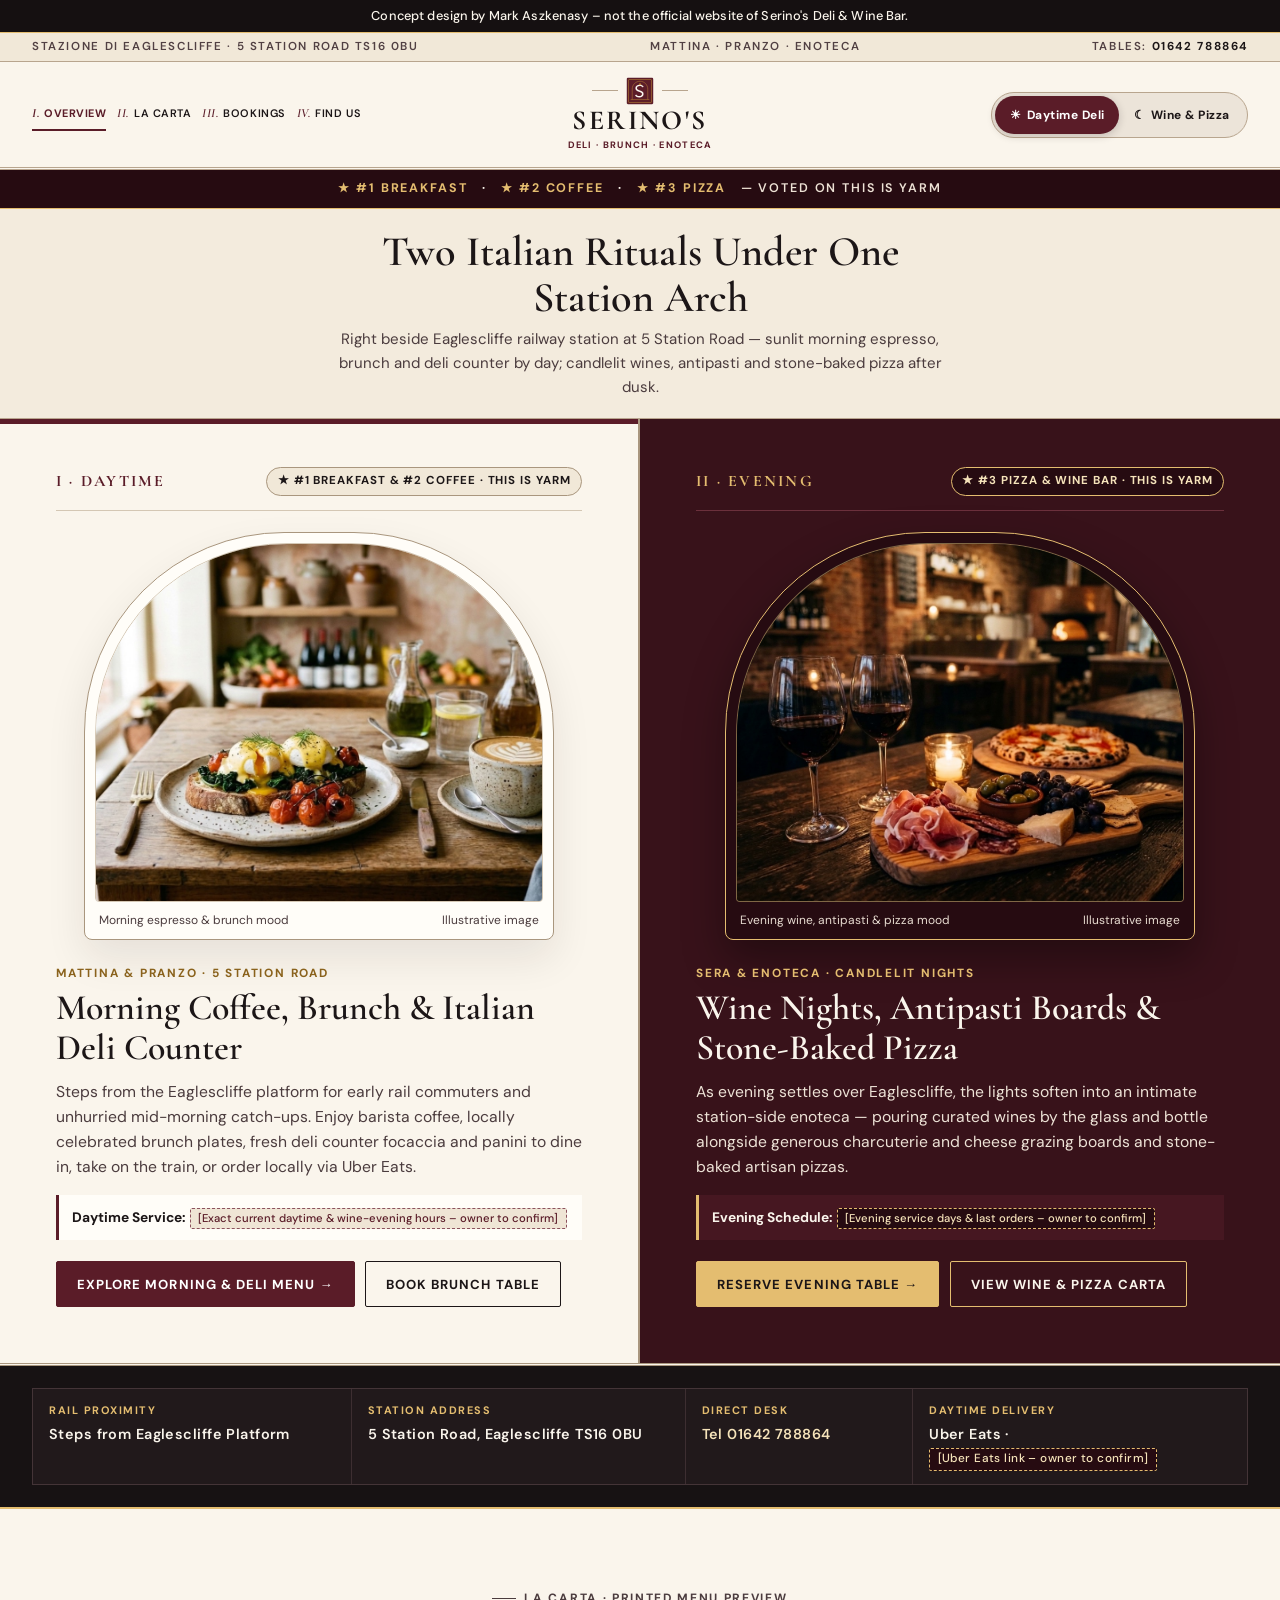
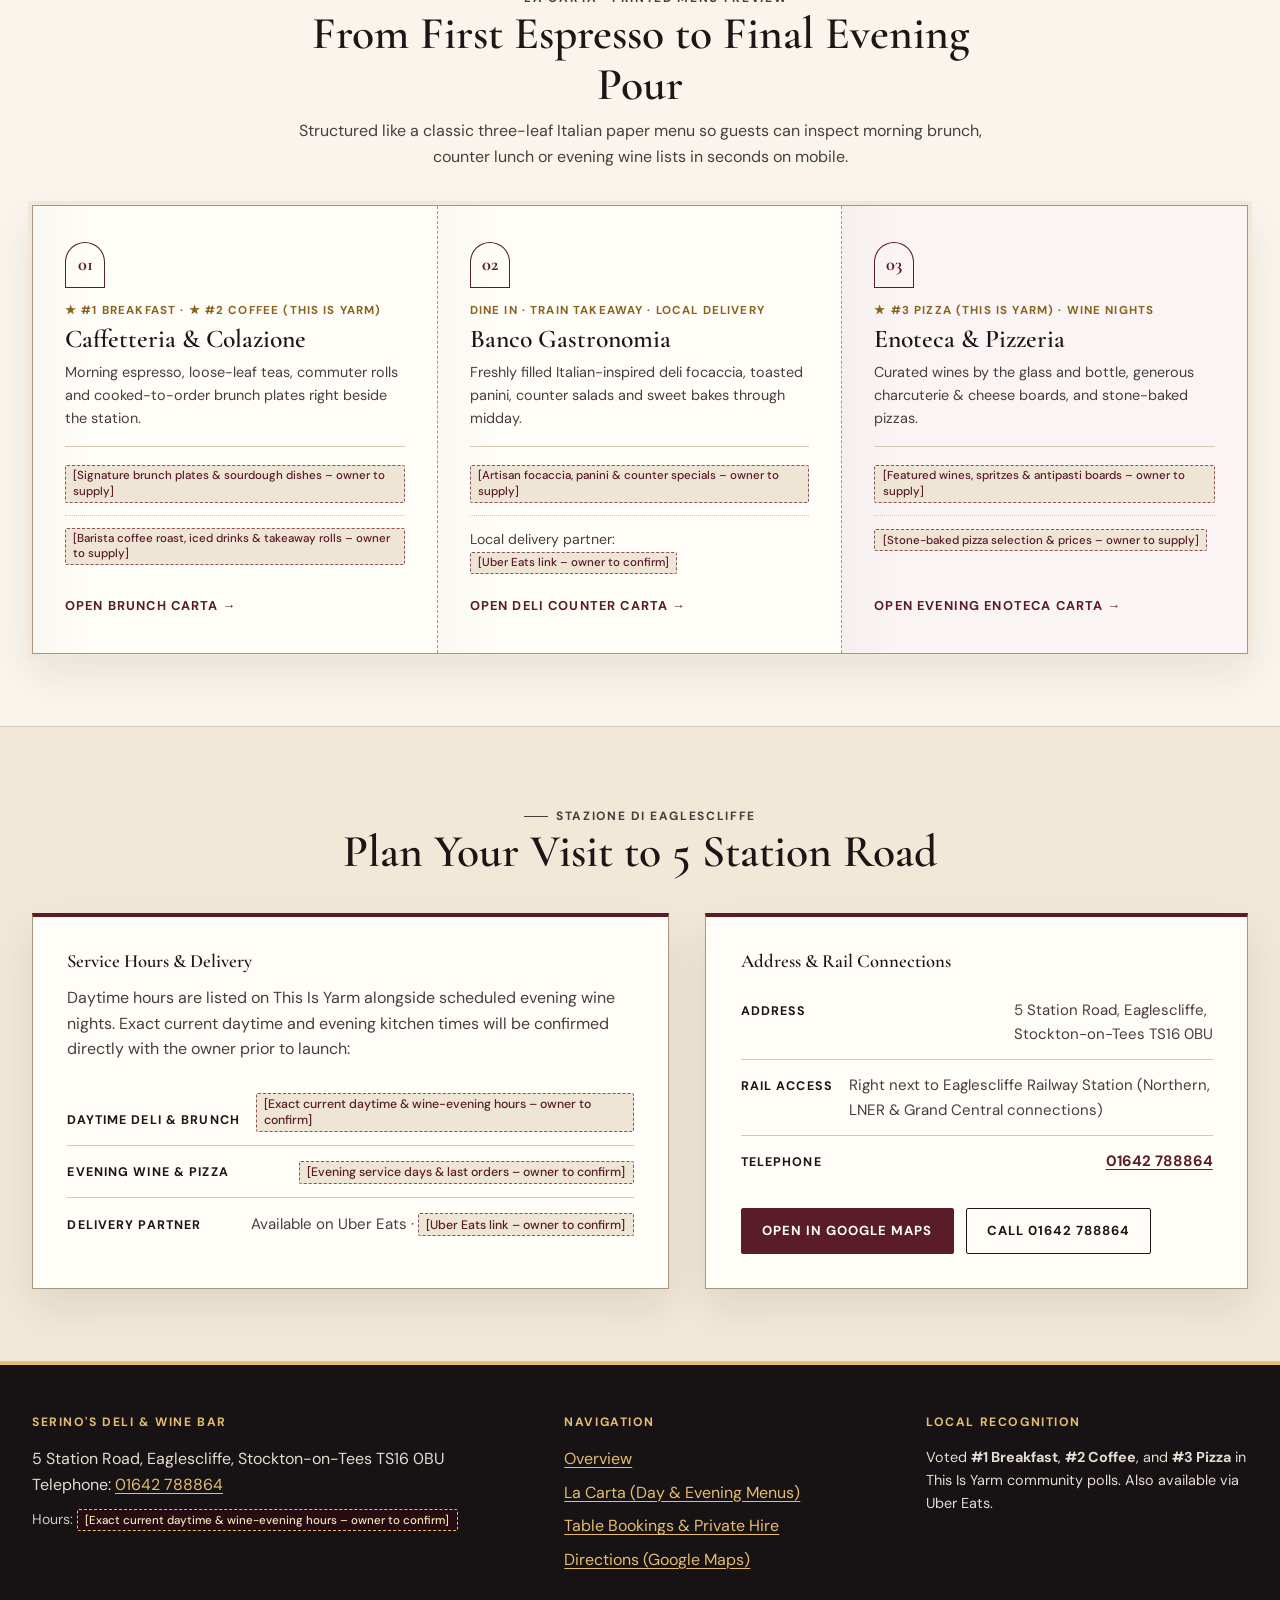
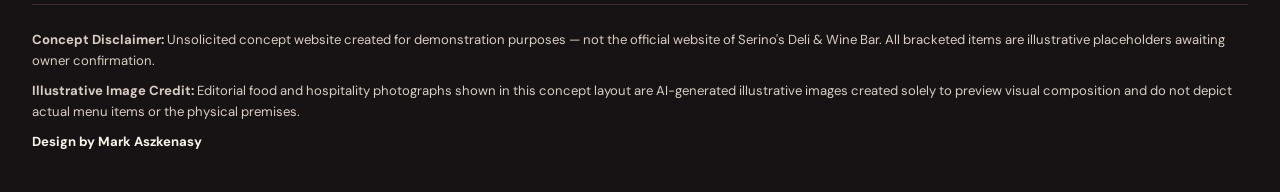
==== commit 24262a23: "Add Android Chrome theme-color, tap-highlight polish, and 360px Galaxy S24 typography tuning" ====
--- a/index.html
+++ b/index.html
@@ -4,6 +4,7 @@
   <meta charset="utf-8">
   <meta name="viewport" content="width=device-width, initial-scale=1">
   <meta name="robots" content="noindex, nofollow">
+  <meta name="theme-color" content="#151011">
   <title>Serino's Deli &amp; Wine Bar | 5 Station Road, Eaglescliffe (Concept Demo)</title>
   <meta name="description" content="Concept website for Serino's Deli &amp; Wine Bar at 5 Station Road, Eaglescliffe — morning coffee, brunch and deli counter by day to evening wine, antipasti and pizza.">
   <link rel="icon" type="image/svg+xml" href="favicon.svg">
--- a/css/styles.css
+++ b/css/styles.css
@@ -540,6 +540,7 @@
     font-size: 0.76rem;
     letter-spacing: 0.1em;
     border-bottom: 2px solid transparent;
+    white-space: nowrap;
   }
   .masthead-nav__link:hover {
     color: var(--masthead-accent);
@@ -547,6 +548,36 @@
   }
   .masthead-nav__link[aria-current="page"] {
     border-bottom-color: var(--masthead-accent);
+  }
+}
+
+@media (min-width: 980px) and (max-width: 1280px) {
+  .masthead-stage {
+    gap: 0.75rem;
+  }
+  .masthead-brand__wordmark {
+    font-size: 1.72rem;
+    letter-spacing: 0.09em;
+  }
+  .masthead-brand__sub {
+    font-size: 0.58rem;
+    letter-spacing: 0.14em;
+  }
+  .masthead-nav__list {
+    gap: 0.68rem;
+  }
+  .masthead-nav__link {
+    font-size: 0.68rem;
+    letter-spacing: 0.05em;
+    gap: 0.25rem;
+  }
+  .masthead-nav__num {
+    font-size: 0.78rem;
+  }
+  .mood-switcher__btn {
+    font-size: 0.68rem;
+    padding: 0.42rem 0.55rem;
+    white-space: nowrap;
   }
 }
 
@@ -1827,3 +1858,42 @@
   background-color: var(--claret-deep);
   color: #FFFFFF;
 }
+
+/* === Mobile-First iPhone & Touch Polish === */
+@media (max-width: 900px) {
+  input:not([type="checkbox"]):not([type="radio"]):not([type="range"]),
+  select,
+  textarea {
+    font-size: 16px !important;
+  }
+  .masthead-dateline {
+    display: none;
+  }
+  .concept-banner {
+    padding: 0.35rem 0.6rem;
+  }
+  .masthead-stage {
+    padding-top: 0.45rem;
+    padding-bottom: 0.45rem;
+  }
+  .masthead-mood-wrap {
+    padding-bottom: 0.45rem;
+  }
+  .mood-switcher__btn,
+  .nav-toggle {
+    min-height: 40px;
+  }
+}
+
+/* === Android Chrome / Samsung Internet & 360px Polish === */
+a, button, summary, label, input, select {
+  -webkit-tap-highlight-color: transparent;
+}
+@media (max-width: 389px) {
+  .diptych-jump-link {
+    font-size: 0.69rem;
+    padding: 0.58rem 0.35rem;
+    letter-spacing: 0.03em;
+    white-space: nowrap;
+  }
+}
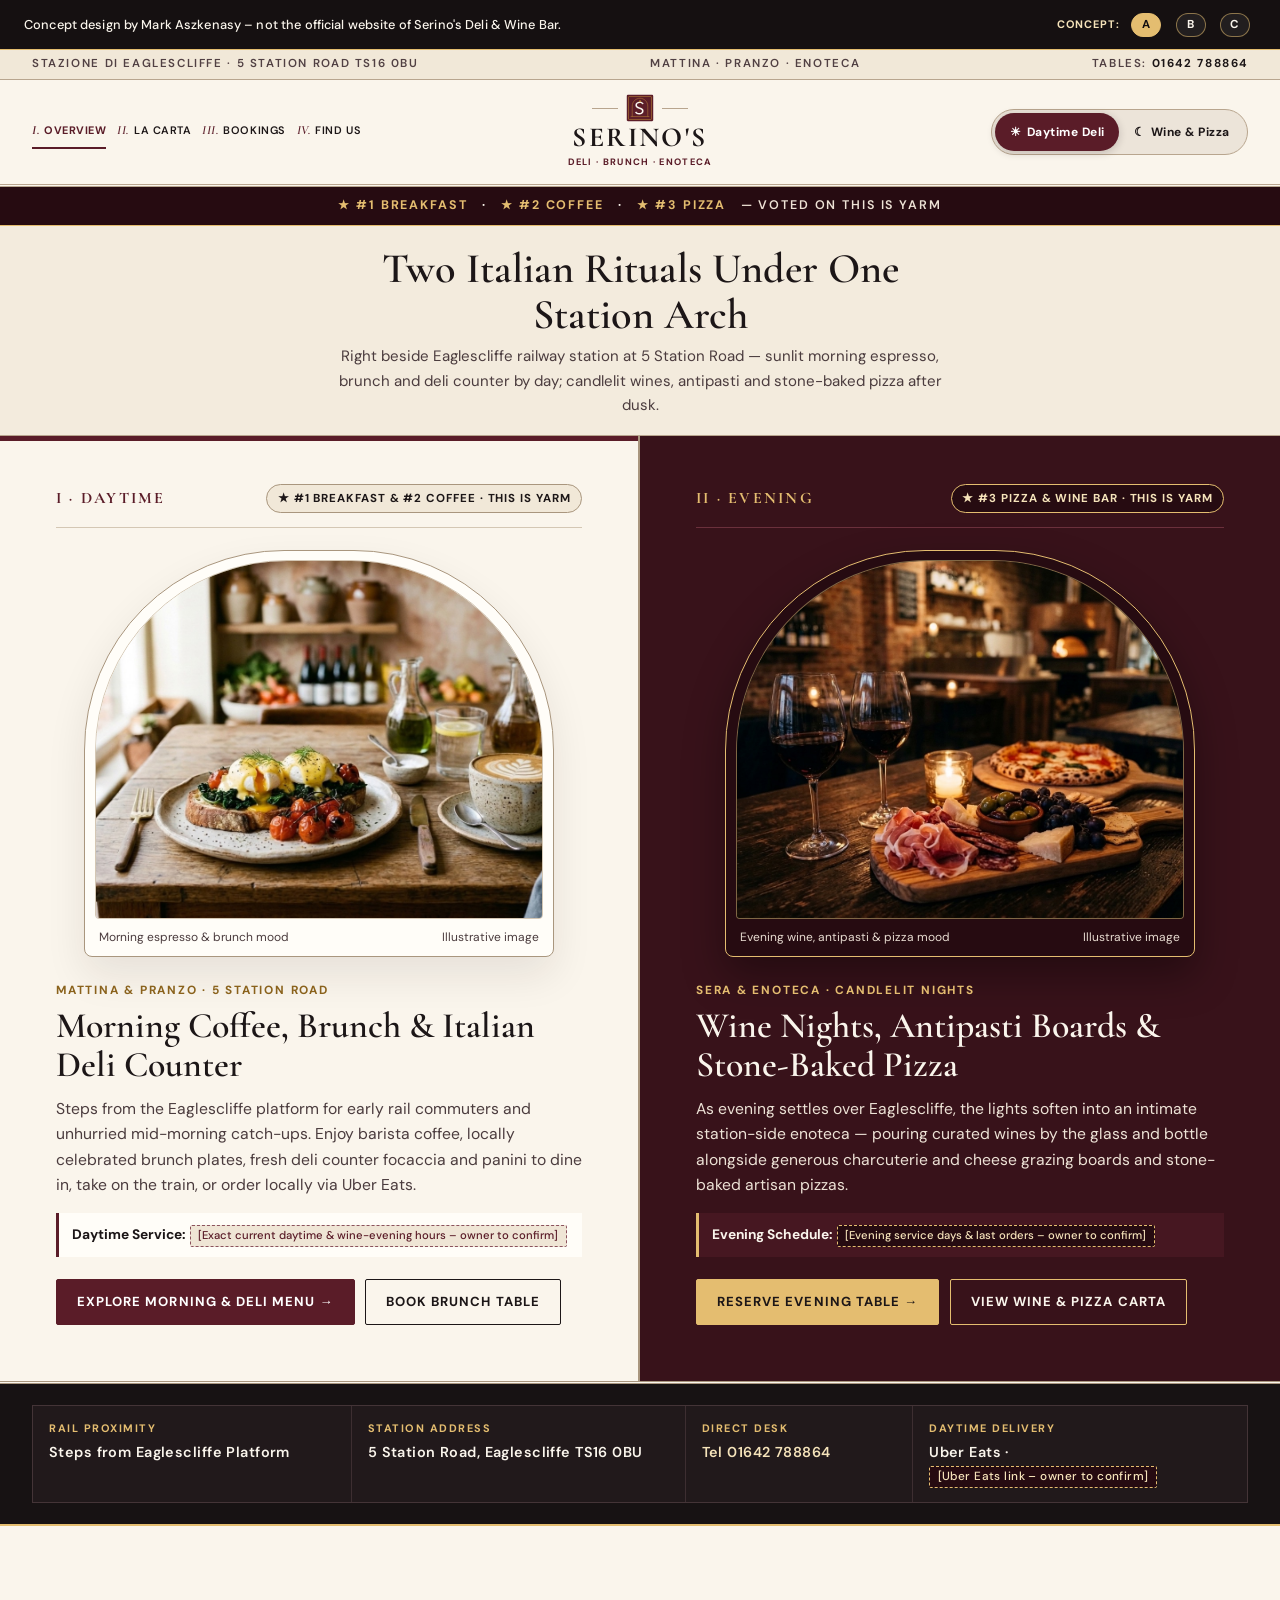
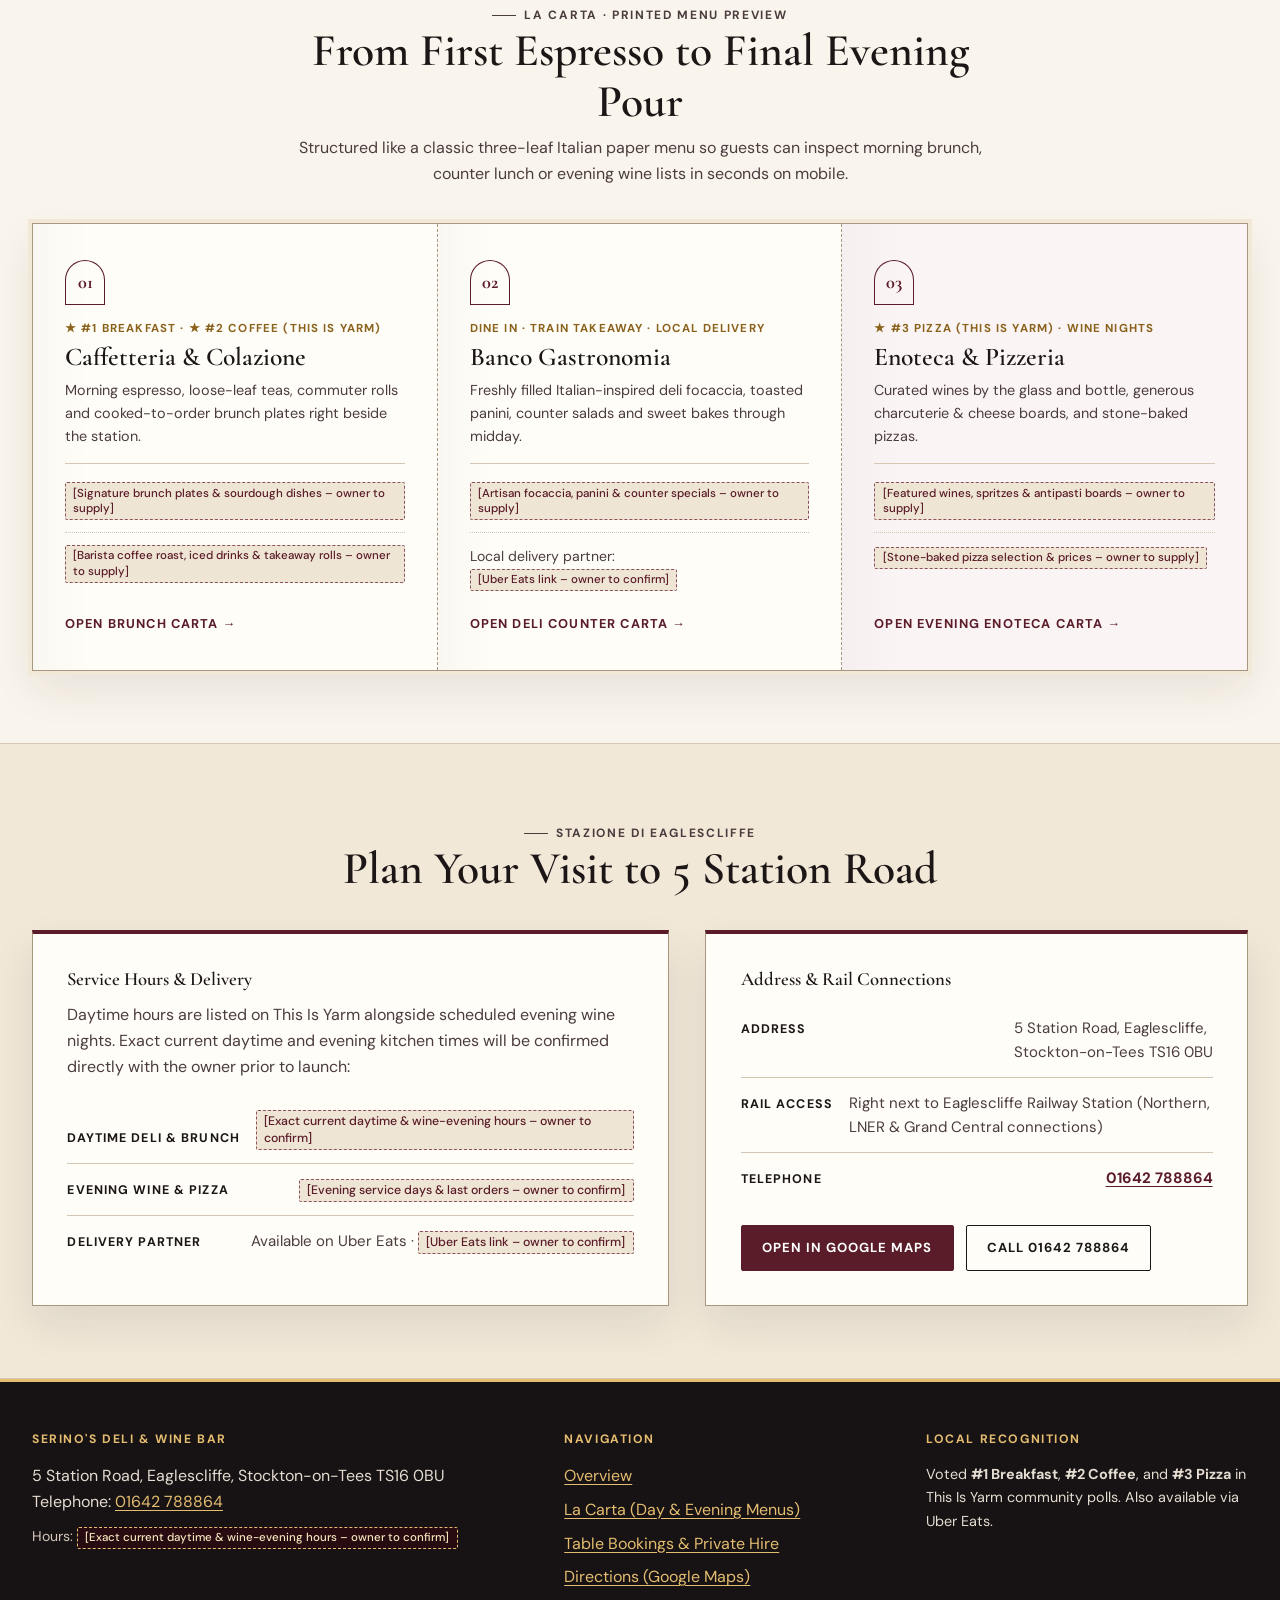
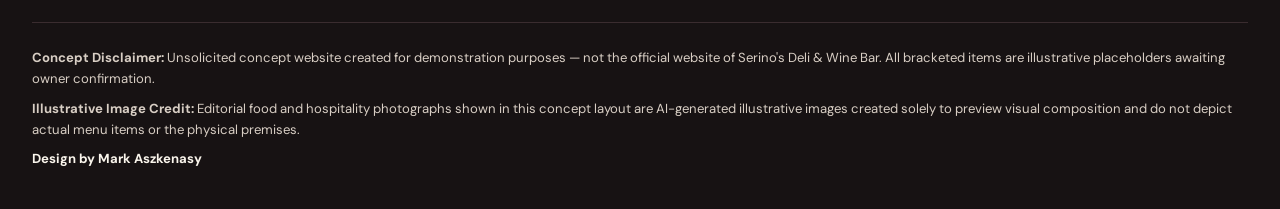
==== commit e78bce47: "Add Set B (kinetic) and Set C (single-page app) mobile-first concept variants with A/B/C switcher" ====
--- a/index.html
+++ b/index.html
@@ -20,7 +20,15 @@
   <a class="skip-link" href="#main-content">Skip to main content</a>
 
   <div class="concept-banner" role="region" aria-label="Concept website notice">
-    <p>Concept design by Mark Aszkenasy – not the official website of Serino's Deli &amp; Wine Bar.</p>
+    <div class="concept-banner__inner">
+      <p>Concept design by Mark Aszkenasy – not the official website of Serino's Deli &amp; Wine Bar.</p>
+      <nav class="concept-switcher" aria-label="Switch concept version">
+        <span class="concept-switcher__label">Concept:</span>
+        <a class="concept-switcher__pill is-active" href="index.html" aria-current="page"><span>A</span></a>
+        <a class="concept-switcher__pill" href="b/index.html"><span>B</span></a>
+        <a class="concept-switcher__pill" href="c/index.html"><span>C</span></a>
+      </nav>
+    </div>
   </div>
 
   <header class="milanese-masthead">
--- a/css/styles.css
+++ b/css/styles.css
@@ -220,21 +220,93 @@
   border-bottom: 1px solid var(--gold-bright);
   font-size: 0.74rem;
   line-height: 1.35;
-  padding: 0.4rem 0.75rem;
+  padding: 0.3rem 0.65rem;
   text-align: center;
   letter-spacing: 0.01em;
 }
 
+.concept-banner__inner {
+  max-width: var(--container-max);
+  margin: 0 auto;
+  display: flex;
+  flex-wrap: wrap;
+  align-items: center;
+  justify-content: center;
+  gap: 0.2rem 0.75rem;
+}
+
 .concept-banner p {
-  margin: 0 auto;
-  max-width: var(--container-max);
+  margin: 0;
   font-weight: 500;
+  min-width: 0;
+}
+
+.concept-switcher {
+  display: inline-flex;
+  align-items: center;
+  gap: 0.15rem;
+  flex-shrink: 0;
+}
+
+.concept-switcher__label {
+  font-size: 0.68rem;
+  font-weight: 700;
+  letter-spacing: 0.08em;
+  text-transform: uppercase;
+  color: var(--gold-pale);
+  margin-right: 0.2rem;
+}
+
+.concept-switcher__pill {
+  display: inline-flex;
+  align-items: center;
+  justify-content: center;
+  min-width: 42px;
+  min-height: 42px;
+  padding: 0.25rem;
+  text-decoration: none;
+  color: var(--travertine);
+}
+
+.concept-switcher__pill span {
+  display: inline-flex;
+  align-items: center;
+  justify-content: center;
+  min-width: 30px;
+  height: 24px;
+  padding: 0 0.5rem;
+  border-radius: 999px;
+  border: 1px solid rgba(228, 189, 112, 0.55);
+  background-color: rgba(255, 255, 255, 0.06);
+  color: var(--travertine);
+  font-size: 0.72rem;
+  font-weight: 700;
+  letter-spacing: 0.04em;
+  transition: background-color 0.18s ease, color 0.18s ease, border-color 0.18s ease;
+}
+
+.concept-switcher__pill:hover span {
+  border-color: var(--gold-bright);
+  background-color: rgba(228, 189, 112, 0.2);
+  color: #FFFFFF;
+}
+
+.concept-switcher__pill.is-active span,
+.concept-switcher__pill[aria-current="page"] span,
+.concept-switcher__pill[aria-current="true"] span {
+  background-color: var(--gold-bright);
+  border-color: var(--gold-bright);
+  color: #151011;
 }
 
 @media (min-width: 768px) {
   .concept-banner {
     font-size: 0.8rem;
-    padding: 0.45rem 1.5rem;
+    padding: 0.22rem 1.5rem;
+  }
+
+  .concept-banner__inner {
+    justify-content: space-between;
   }
 }
 
@@ -1897,3 +1969,87 @@
     white-space: nowrap;
   }
 }
+
+/* === Gallery Inspiration Polish (Awwwards / Godly / Mobbin) === */
+@media (prefers-reduced-motion: no-preference) {
+  @view-transition {
+    navigation: auto;
+  }
+}
+
+.scroll-progress-rail {
+  position: absolute;
+  left: 0;
+  bottom: 0;
+  height: 2.5px;
+  width: 100%;
+  transform-origin: 0 50%;
+  transform: scaleX(0);
+  background: #8E2430;
+  pointer-events: none;
+  z-index: 20;
+  transition: transform 0.08s linear;
+}
+
+@media (prefers-reduced-motion: no-preference) {
+  .reveal-ready {
+    opacity: 0;
+    transform: translateY(16px);
+    transition: opacity 0.55s cubic-bezier(0.22, 1, 0.36, 1), transform 0.55s cubic-bezier(0.22, 1, 0.36, 1);
+    transition-delay: var(--reveal-delay, 0ms);
+    will-change: opacity, transform;
+  }
+  .reveal-ready.is-revealed {
+    opacity: 1;
+    transform: none;
+  }
+}
+
+@media (hover: hover) and (prefers-reduced-motion: no-preference) {
+  figure img {
+    transition: transform 0.65s cubic-bezier(0.22, 1, 0.36, 1);
+  }
+  figure:hover img {
+    transform: scale(1.028);
+  }
+  .swing-tag-shell {
+    transition: transform 0.28s cubic-bezier(0.22, 1, 0.36, 1);
+    transform-style: preserve-3d;
+  }
+}
+
+button:active:not(:disabled),
+.btn:active,
+.quick-date-chip:active {
+  transform: scale(0.985);
+}
+
+.quick-date-chips {
+  display: flex;
+  flex-wrap: wrap;
+  gap: 0.4rem;
+  margin-top: 0.48rem;
+}
+
+.quick-date-chip {
+  appearance: none;
+  border: 1px solid #C5B49E;
+  background-color: #F4EDE2;
+  color: #24191B;
+  border-radius: 999px;
+  padding: 0.32rem 0.68rem;
+  min-height: 34px;
+  font-family: inherit;
+  font-size: 0.76rem;
+  font-weight: 700;
+  line-height: 1.2;
+  cursor: pointer;
+  transition: background-color 0.16s ease, color 0.16s ease, border-color 0.16s ease, transform 0.12s ease;
+}
+
+.quick-date-chip:hover,
+.quick-date-chip.is-selected {
+  background-color: #6E1D27;
+  color: #FFFFFF;
+  border-color: #6E1D27;
+}
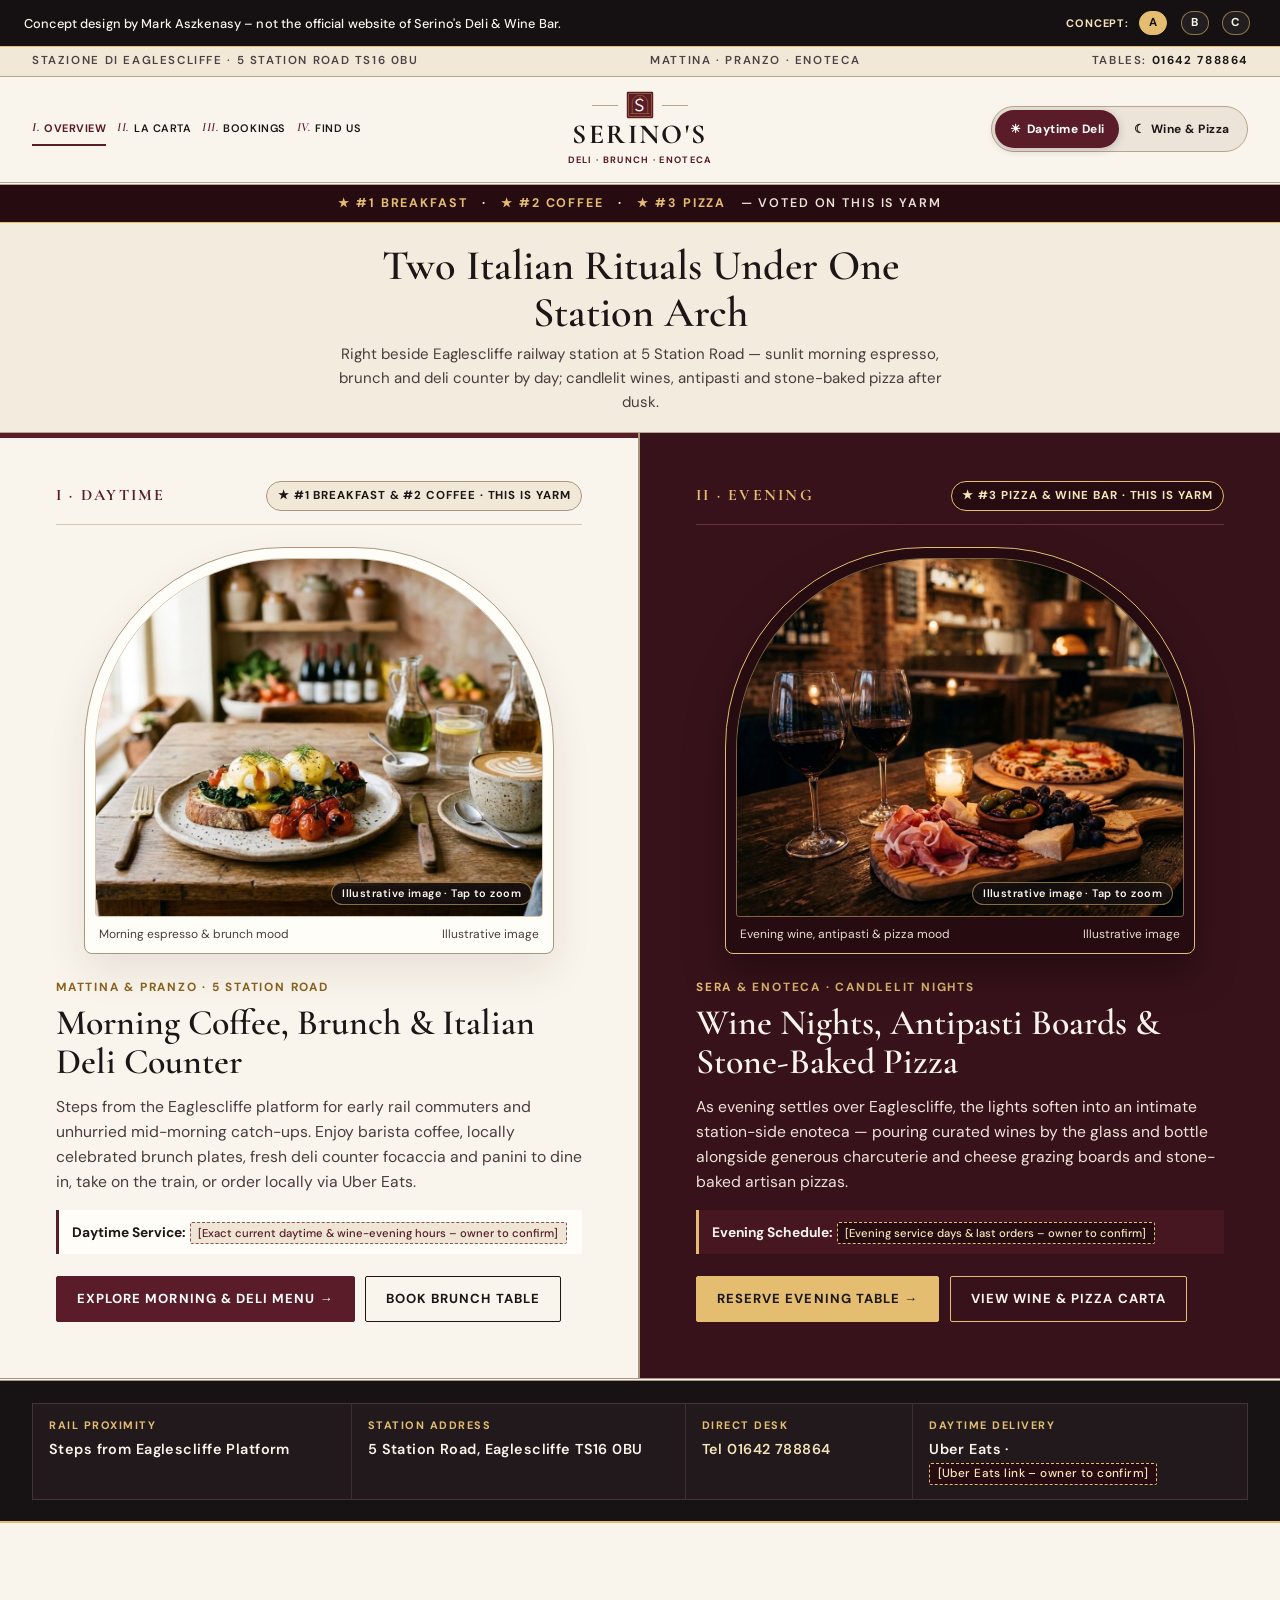
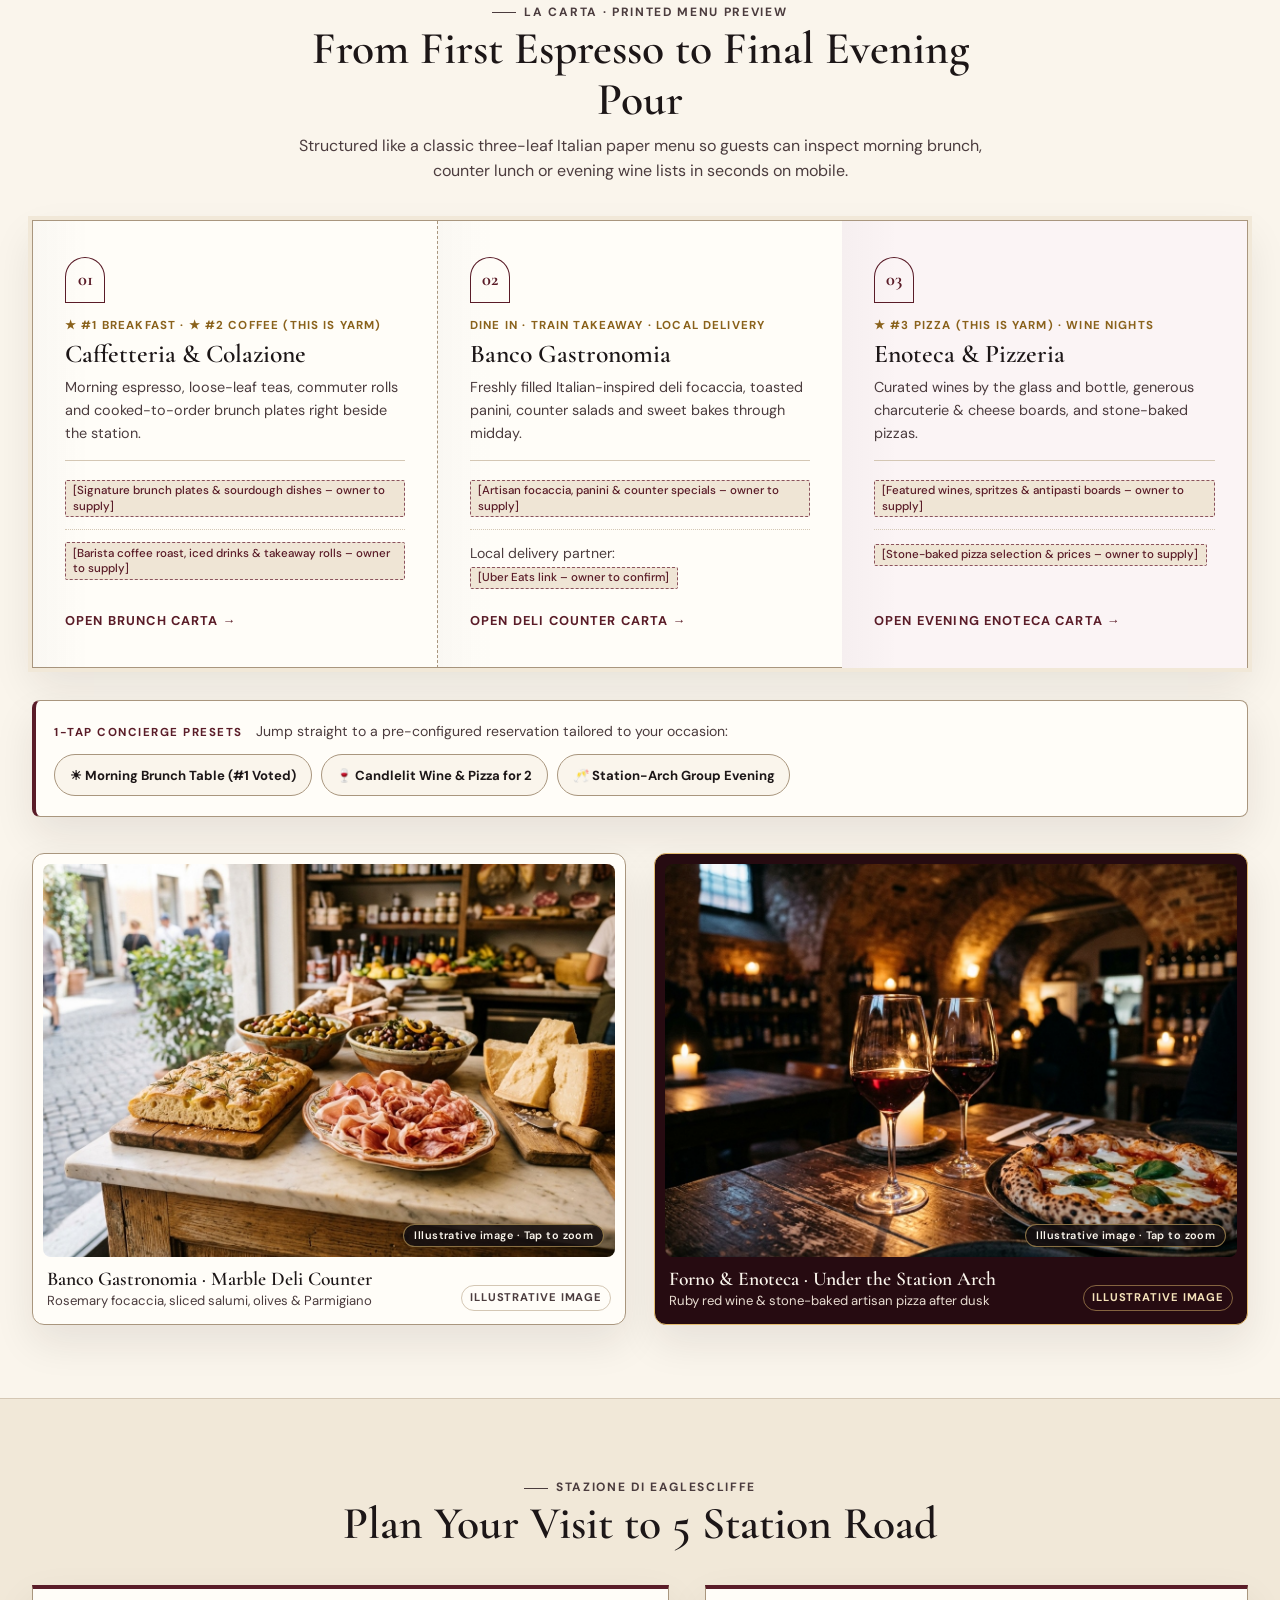
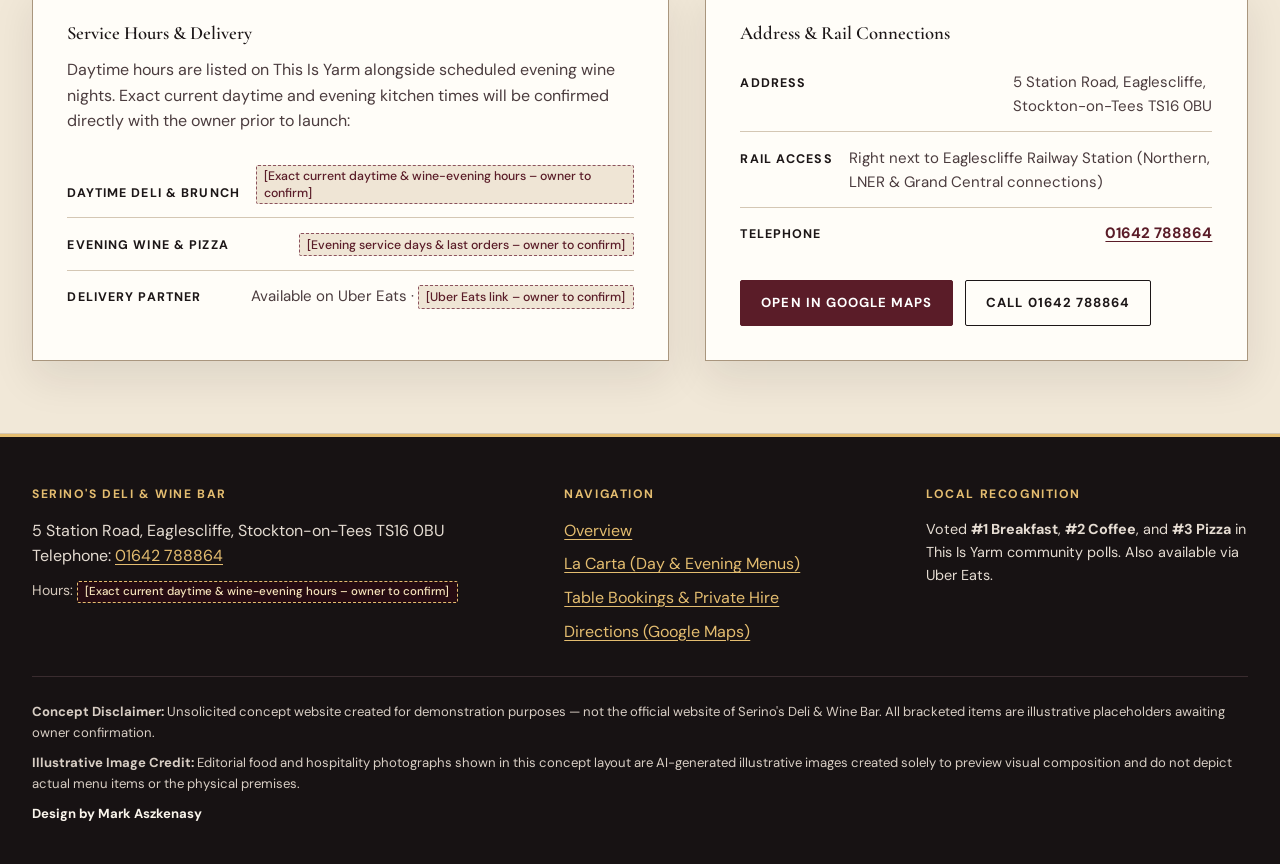
==== commit 5489fb1b: "Upgrade Sets A, B & C: 4-photo suite, lightbox, frosted docks, presets & live owner receipt" ====
--- a/index.html
+++ b/index.html
@@ -135,7 +135,17 @@
             <span class="diptych-seal">★ #1 Breakfast &amp; #2 Coffee · This Is Yarm</span>
           </div>
 
-          <figure class="arch-window">
+          <figure
+            class="arch-window is-lightbox-trigger"
+            data-lightbox-src="images/hero.jpg"
+            data-lightbox-alt="Warm sunlit café table with barista flat white coffee and freshly prepared brunch plates"
+            data-lightbox-caption="Mattina &amp; Pranzo — Barista espresso, flat whites and locally voted #1 Breakfast dishes steps from Eaglescliffe Station."
+            data-lightbox-cta-href="bookings.html?preset=brunch#panel-reserve"
+            data-lightbox-cta-label="Book Morning Brunch Table →"
+            tabindex="0"
+            role="button"
+            aria-label="Inspect larger illustrative photo: Morning espresso and brunch mood"
+          >
             <div class="arch-window__pane">
               <img
                 src="images/hero.jpg"
@@ -143,6 +153,7 @@
                 height="803"
                 alt="Warm sunlit café table with barista flat white coffee and freshly prepared brunch plates"
               >
+              <span class="photo-badge-pill">Illustrative image · Tap to zoom</span>
             </div>
             <figcaption>
               <span>Morning espresso &amp; brunch mood</span>
@@ -175,7 +186,17 @@
             <span class="diptych-seal">★ #3 Pizza &amp; Wine Bar · This Is Yarm</span>
           </div>
 
-          <figure class="arch-window">
+          <figure
+            class="arch-window is-lightbox-trigger"
+            data-lightbox-src="images/feature.jpg"
+            data-lightbox-alt="Candlelit evening table with glasses of red wine, antipasti sharing board and stone-baked pizza"
+            data-lightbox-caption="Sera &amp; Enoteca — Candlelit Italian reds, cured salumi &amp; formaggi grazing boards and artisan pizza after dusk."
+            data-lightbox-cta-href="bookings.html?preset=wine-for-2#panel-reserve"
+            data-lightbox-cta-label="Reserve Wine &amp; Pizza Table →"
+            tabindex="0"
+            role="button"
+            aria-label="Inspect larger illustrative photo: Evening wine, antipasti and pizza mood"
+          >
             <div class="arch-window__pane">
               <img
                 src="images/feature.jpg"
@@ -183,6 +204,7 @@
                 height="896"
                 alt="Candlelit evening table with glasses of red wine, antipasti sharing board and stone-baked pizza"
               >
+              <span class="photo-badge-pill">Illustrative image · Tap to zoom</span>
             </div>
             <figcaption>
               <span>Evening wine, antipasti &amp; pizza mood</span>
@@ -288,6 +310,82 @@
             </ul>
             <a class="carta-leaf__link" href="menus.html#panel-evening">Open Evening Enoteca Carta →</a>
           </article>
+        </div>
+
+        <!-- 1-Tap Experience Presets (Quick-Book Bridge) -->
+        <div class="experience-presets-card" aria-label="1-tap booking experience presets">
+          <div class="experience-presets-card__head">
+            <span class="experience-presets-card__kicker">1-Tap Concierge Presets</span>
+            <p>Jump straight to a pre-configured reservation tailored to your occasion:</p>
+          </div>
+          <div class="preset-pills-row">
+            <a class="preset-pill" href="bookings.html?preset=brunch#panel-reserve">☀ Morning Brunch Table (#1 Voted)</a>
+            <a class="preset-pill" href="bookings.html?preset=wine-for-2#panel-reserve">🍷 Candlelit Wine &amp; Pizza for 2</a>
+            <a class="preset-pill" href="bookings.html?preset=group-arch#panel-hire">🥂 Station-Arch Group Evening</a>
+          </div>
+        </div>
+
+        <!-- Architectural 2-Frame Craft & Railway-Arch Lookbook (detail-1.jpg + detail-2.jpg) -->
+        <div class="lookbook-duo" aria-label="Italian deli counter and brick railway-arch wine bar lookbook">
+          <figure
+            class="lookbook-frame is-lightbox-trigger"
+            data-lightbox-src="images/detail-1.jpg"
+            data-lightbox-alt="Sunlit Carrara marble Italian deli counter with rosemary focaccia, sliced salumi, olives and Parmigiano"
+            data-lightbox-caption="Banco Gastronomia — Sunlit Carrara marble deli counter stacked with rosemary focaccia, sliced salumi, marinated olives &amp; aged Parmigiano."
+            data-lightbox-cta-href="menus.html#panel-deli"
+            data-lightbox-cta-label="Explore Deli Counter Carta →"
+            tabindex="0"
+            role="button"
+            aria-label="Inspect larger illustrative photo: Sunlit Carrara marble Italian deli counter"
+          >
+            <div class="lookbook-frame__media">
+              <img
+                src="images/detail-1.jpg"
+                width="1200"
+                height="896"
+                loading="lazy"
+                alt="Sunlit Carrara marble Italian deli counter with rosemary focaccia, sliced salumi, olives and Parmigiano"
+              >
+              <span class="photo-badge-pill">Illustrative image · Tap to zoom</span>
+            </div>
+            <figcaption class="lookbook-frame__caption">
+              <div>
+                <strong>Banco Gastronomia · Marble Deli Counter</strong>
+                <span>Rosemary focaccia, sliced salumi, olives &amp; Parmigiano</span>
+              </div>
+              <span class="lookbook-frame__tag">Illustrative image</span>
+            </figcaption>
+          </figure>
+
+          <figure
+            class="lookbook-frame lookbook-frame--sera is-lightbox-trigger"
+            data-lightbox-src="images/detail-2.jpg"
+            data-lightbox-alt="Atmospheric brick railway-arch wine bar table with ruby red wine and stone-baked Neapolitan pizza"
+            data-lightbox-caption="Sotto L'Arco — Atmospheric brick railway-arch enoteca table with ruby red wine &amp; blistered stone-baked pizza (#3 Voted on This Is Yarm)."
+            data-lightbox-cta-href="bookings.html?preset=wine-for-2#panel-reserve"
+            data-lightbox-cta-label="Reserve Wine &amp; Pizza Table →"
+            tabindex="0"
+            role="button"
+            aria-label="Inspect larger illustrative photo: Brick railway-arch wine bar table with red wine and stone-baked pizza"
+          >
+            <div class="lookbook-frame__media">
+              <img
+                src="images/detail-2.jpg"
+                width="1200"
+                height="896"
+                loading="lazy"
+                alt="Atmospheric brick railway-arch wine bar table with ruby red wine and stone-baked Neapolitan pizza"
+              >
+              <span class="photo-badge-pill">Illustrative image · Tap to zoom</span>
+            </div>
+            <figcaption class="lookbook-frame__caption">
+              <div>
+                <strong>Forno &amp; Enoteca · Under the Station Arch</strong>
+                <span>Ruby red wine &amp; stone-baked artisan pizza after dusk</span>
+              </div>
+              <span class="lookbook-frame__tag">Illustrative image</span>
+            </figcaption>
+          </figure>
         </div>
       </div>
     </section>
@@ -400,6 +498,25 @@
     <a class="mobile-action-bar__btn mobile-action-bar__btn--primary" href="bookings.html">Book Table</a>
   </nav>
 
+  <!-- Native Accessible Photo Lightbox -->
+  <dialog class="photo-lightbox" id="photo-lightbox" aria-label="Editorial photo preview">
+    <div class="photo-lightbox__shell" data-lightbox-shell>
+      <div class="photo-lightbox__topbar">
+        <span class="photo-lightbox__tag">Illustrative image</span>
+        <button class="photo-lightbox__close" type="button" data-lightbox-close aria-label="Close photo preview">✕</button>
+      </div>
+      <div class="photo-lightbox__media">
+        <img src="images/hero.jpg" alt="" data-lightbox-img width="1200" height="896">
+      </div>
+      <div class="photo-lightbox__footer">
+        <p class="photo-lightbox__caption" data-lightbox-caption></p>
+        <a class="btn btn--gold photo-lightbox__cta" href="bookings.html#panel-reserve" data-lightbox-cta>Reserve a Table →</a>
+      </div>
+    </div>
+  </dialog>
+
+  <div class="micro-toast" data-micro-toast role="status" aria-live="polite" hidden></div>
+
   <script src="js/main.js"></script>
 </body>
 </html>
--- a/css/styles.css
+++ b/css/styles.css
@@ -218,21 +218,20 @@
   background-color: #151011;
   color: var(--travertine);
   border-bottom: 1px solid var(--gold-bright);
-  font-size: 0.74rem;
-  line-height: 1.35;
-  padding: 0.3rem 0.65rem;
-  text-align: center;
+  font-size: 0.68rem;
+  line-height: 1.25;
+  padding: 0.18rem 0.55rem;
+  text-align: left;
   letter-spacing: 0.01em;
 }
 
 .concept-banner__inner {
   max-width: var(--container-max);
   margin: 0 auto;
-  display: flex;
-  flex-wrap: wrap;
-  align-items: center;
-  justify-content: center;
-  gap: 0.2rem 0.75rem;
+  display: grid;
+  grid-template-columns: minmax(0, 1fr) auto;
+  align-items: center;
+  gap: 0.35rem;
 }
 
 .concept-banner p {
@@ -244,11 +243,12 @@
 .concept-switcher {
   display: inline-flex;
   align-items: center;
-  gap: 0.15rem;
+  gap: 0.08rem;
   flex-shrink: 0;
 }
 
 .concept-switcher__label {
+  display: none;
   font-size: 0.68rem;
   font-weight: 700;
   letter-spacing: 0.08em;
@@ -257,13 +257,19 @@
   margin-right: 0.2rem;
 }
 
+@media (min-width: 580px) {
+  .concept-switcher__label {
+    display: inline;
+  }
+}
+
 .concept-switcher__pill {
   display: inline-flex;
   align-items: center;
   justify-content: center;
-  min-width: 42px;
-  min-height: 42px;
-  padding: 0.25rem;
+  min-width: 40px;
+  min-height: 40px;
+  padding: 0.15rem;
   text-decoration: none;
   color: var(--travertine);
 }
@@ -272,9 +278,9 @@
   display: inline-flex;
   align-items: center;
   justify-content: center;
-  min-width: 30px;
+  min-width: 28px;
   height: 24px;
-  padding: 0 0.5rem;
+  padding: 0 0.45rem;
   border-radius: 999px;
   border: 1px solid rgba(228, 189, 112, 0.55);
   background-color: rgba(255, 255, 255, 0.06);
@@ -302,11 +308,14 @@
 @media (min-width: 768px) {
   .concept-banner {
     font-size: 0.8rem;
-    padding: 0.22rem 1.5rem;
+    line-height: 1.35;
+    padding: 0.2rem 1.5rem;
   }
 
   .concept-banner__inner {
+    display: flex;
     justify-content: space-between;
+    gap: 0.75rem;
   }
 }
 
@@ -1941,19 +1950,40 @@
   .masthead-dateline {
     display: none;
   }
-  .concept-banner {
-    padding: 0.35rem 0.6rem;
-  }
   .masthead-stage {
-    padding-top: 0.45rem;
-    padding-bottom: 0.45rem;
+    padding-top: 0.42rem;
+    padding-bottom: 0.4rem;
   }
   .masthead-mood-wrap {
-    padding-bottom: 0.45rem;
+    padding-top: 0.36rem;
+    padding-bottom: 0.36rem;
   }
   .mood-switcher__btn,
   .nav-toggle {
     min-height: 40px;
+  }
+  .triple-crown-ribbon {
+    padding: 0.42rem 0.65rem;
+  }
+  .broadsheet-crown {
+    padding: 0.9rem 0 0.85rem;
+  }
+  .broadsheet-crown h1 {
+    font-size: clamp(1.55rem, 6vw, 2.1rem);
+  }
+  .broadsheet-crown p {
+    font-size: 0.88rem;
+    line-height: 1.48;
+  }
+  .diptych-mobile-jumps {
+    margin-top: 0.65rem;
+  }
+  .diptych-world {
+    padding: 1.35rem 1rem 2rem;
+  }
+  .diptych-world__meta {
+    padding-bottom: 0.6rem;
+    margin-bottom: 0.9rem;
   }
 }
 
@@ -1970,24 +2000,539 @@
   }
 }
 
+/* === Frosted Mobile Action Dock + Auto-Clearance === */
+.mobile-action-bar {
+  background-color: rgba(23, 18, 19, 0.95);
+  -webkit-backdrop-filter: blur(20px) saturate(180%);
+  backdrop-filter: blur(20px) saturate(180%);
+  box-shadow: inset 0 1px 0 rgba(228, 189, 112, 0.28), 0 -10px 28px rgba(0, 0, 0, 0.42);
+  transition: transform 0.32s cubic-bezier(0.22, 1, 0.36, 1), opacity 0.26s ease;
+}
+
+.mobile-action-bar.is-dock-hidden {
+  transform: translateY(130%);
+  opacity: 0;
+  pointer-events: none;
+}
+
+/* === Editorial Lightbox Trigger, Badges, Lookbook & Menu Chapter Photos === */
+.is-lightbox-trigger {
+  cursor: pointer;
+  position: relative;
+}
+
+.arch-window__pane {
+  position: relative;
+}
+
+.photo-badge-pill {
+  position: absolute;
+  right: 0.65rem;
+  bottom: 0.65rem;
+  z-index: 2;
+  display: inline-flex;
+  align-items: center;
+  gap: 0.3rem;
+  padding: 0.24rem 0.62rem;
+  border-radius: 999px;
+  background-color: rgba(21, 16, 17, 0.86);
+  border: 1px solid rgba(228, 189, 112, 0.55);
+  color: #FAF5EC;
+  font-size: 0.68rem;
+  font-weight: 600;
+  letter-spacing: 0.04em;
+  line-height: 1.2;
+  pointer-events: none;
+}
+
+.lookbook-duo {
+  margin-top: 2.25rem;
+  display: grid;
+  grid-template-columns: 1fr;
+  gap: 1.35rem;
+}
+
+@media (min-width: 820px) {
+  .lookbook-duo {
+    grid-template-columns: 1fr 1fr;
+    gap: 1.75rem;
+  }
+}
+
+.lookbook-frame {
+  margin: 0;
+  background-color: var(--carta-paper);
+  border: 1px solid var(--rule-architectural);
+  padding: 0.65rem 0.65rem 0.8rem;
+  border-radius: 12px;
+  box-shadow: var(--shadow-carta);
+  transition: transform 0.25s ease, box-shadow 0.25s ease;
+}
+
+.lookbook-frame--sera {
+  background-color: var(--claret-deep);
+  border-color: var(--gold-bright);
+  color: var(--travertine);
+}
+
+.lookbook-frame__media {
+  position: relative;
+  overflow: hidden;
+  border-radius: 8px;
+  aspect-ratio: 16 / 11;
+  background-color: #24191B;
+}
+
+.lookbook-frame__media img {
+  width: 100%;
+  height: 100%;
+  object-fit: cover;
+}
+
+.lookbook-frame__caption {
+  margin-top: 0.68rem;
+  padding: 0 0.2rem;
+  display: flex;
+  flex-wrap: wrap;
+  justify-content: space-between;
+  align-items: flex-end;
+  gap: 0.5rem;
+}
+
+.lookbook-frame__caption strong {
+  display: block;
+  font-family: var(--font-display);
+  font-size: 1.22rem;
+  font-weight: 600;
+  line-height: 1.15;
+}
+
+.lookbook-frame__caption span {
+  display: block;
+  font-size: 0.82rem;
+  color: var(--espresso-soft);
+}
+
+.lookbook-frame--sera .lookbook-frame__caption span {
+  color: #E7DBD0;
+}
+
+.lookbook-frame__tag {
+  font-size: 0.7rem !important;
+  font-weight: 700;
+  letter-spacing: 0.08em;
+  text-transform: uppercase;
+  padding: 0.2rem 0.52rem;
+  border-radius: 999px;
+  border: 1px solid var(--rule-hairline);
+}
+
+.lookbook-frame--sera .lookbook-frame__tag {
+  border-color: rgba(228, 189, 112, 0.5);
+  color: var(--gold-pale) !important;
+}
+
+/* Menu Chapter Photos (menus.html) */
+.menu-chapter-duo {
+  display: grid;
+  grid-template-columns: 1fr;
+  gap: 1.15rem;
+  margin-bottom: 1.85rem;
+}
+
+@media (min-width: 760px) {
+  .menu-chapter-duo {
+    grid-template-columns: 1fr 1fr;
+  }
+}
+
+.menu-chapter-photo {
+  margin: 0 0 1.85rem;
+  background-color: var(--travertine);
+  border: 1px solid var(--rule-architectural);
+  border-radius: 10px;
+  padding: 0.55rem 0.55rem 0.65rem;
+}
+
+.menu-chapter-duo .menu-chapter-photo {
+  margin-bottom: 0;
+}
+
+.menu-chapter-photo__media {
+  position: relative;
+  overflow: hidden;
+  border-radius: 7px;
+  aspect-ratio: 16 / 9;
+  background-color: #24191B;
+}
+
+.menu-chapter-photo__media img {
+  width: 100%;
+  height: 100%;
+  object-fit: cover;
+}
+
+.menu-chapter-photo figcaption {
+  margin-top: 0.5rem;
+  padding: 0 0.2rem;
+  display: flex;
+  flex-wrap: wrap;
+  justify-content: space-between;
+  gap: 0.35rem;
+  font-size: 0.76rem;
+  color: var(--espresso-soft);
+}
+
+/* === Native Accessible <dialog> Photo Lightbox === */
+.photo-lightbox {
+  border: 1px solid rgba(228, 189, 112, 0.55);
+  border-radius: 16px;
+  padding: 0;
+  max-width: min(92vw, 860px);
+  width: 100%;
+  background-color: #1A0D10;
+  color: #FAF5EC;
+  box-shadow: 0 28px 80px rgba(0, 0, 0, 0.78);
+  overflow: hidden;
+}
+
+.photo-lightbox::backdrop {
+  background: rgba(12, 7, 9, 0.78);
+  -webkit-backdrop-filter: blur(12px);
+  backdrop-filter: blur(12px);
+}
+
+.photo-lightbox__shell {
+  padding: 0.9rem 1rem 1.15rem;
+  display: flex;
+  flex-direction: column;
+  gap: 0.85rem;
+}
+
+@media (min-width: 680px) {
+  .photo-lightbox__shell {
+    padding: 1.1rem 1.35rem 1.35rem;
+  }
+}
+
+.photo-lightbox__topbar {
+  display: flex;
+  justify-content: space-between;
+  align-items: center;
+  gap: 0.75rem;
+}
+
+.photo-lightbox__tag {
+  display: inline-flex;
+  align-items: center;
+  padding: 0.25rem 0.65rem;
+  border-radius: 999px;
+  border: 1px solid rgba(228, 189, 112, 0.55);
+  background: rgba(228, 189, 112, 0.14);
+  color: var(--gold-pale);
+  font-size: 0.72rem;
+  font-weight: 700;
+  letter-spacing: 0.08em;
+  text-transform: uppercase;
+}
+
+.photo-lightbox__close {
+  appearance: none;
+  width: 42px;
+  height: 42px;
+  border-radius: 999px;
+  border: 1px solid rgba(228, 189, 112, 0.55);
+  background: rgba(255, 255, 255, 0.08);
+  color: #FAF5EC;
+  font-size: 1rem;
+  font-weight: 700;
+  cursor: pointer;
+  display: inline-flex;
+  align-items: center;
+  justify-content: center;
+}
+
+.photo-lightbox__close:hover {
+  background: var(--gold-bright);
+  color: #151011;
+}
+
+.photo-lightbox__media {
+  border-radius: 10px;
+  overflow: hidden;
+  border: 1px solid rgba(228, 189, 112, 0.3);
+  background: #10080A;
+  max-height: 62vh;
+  display: flex;
+  align-items: center;
+  justify-content: center;
+}
+
+.photo-lightbox__media img {
+  width: 100%;
+  max-height: 62vh;
+  object-fit: cover;
+}
+
+.photo-lightbox__footer {
+  display: flex;
+  flex-direction: column;
+  gap: 0.75rem;
+}
+
+@media (min-width: 680px) {
+  .photo-lightbox__footer {
+    flex-direction: row;
+    justify-content: space-between;
+    align-items: center;
+  }
+}
+
+.photo-lightbox__caption {
+  margin: 0;
+  font-size: 0.92rem;
+  color: #EFE5DA;
+  max-width: 56ch;
+}
+
+.photo-lightbox__cta {
+  flex-shrink: 0;
+  white-space: nowrap;
+}
+
+/* === 1-Tap Experience Presets === */
+.experience-presets-card {
+  margin-top: 2rem;
+  padding: 1.15rem 1.15rem 1.25rem;
+  background-color: var(--carta-paper);
+  border: 1px solid var(--rule-architectural);
+  border-left: 4px solid var(--claret-mid);
+  border-radius: 8px;
+  box-shadow: var(--shadow-carta);
+}
+
+.experience-presets-card--compact {
+  margin-top: 0;
+  margin-bottom: 1.6rem;
+}
+
+.experience-presets-card__head {
+  display: flex;
+  flex-wrap: wrap;
+  align-items: baseline;
+  gap: 0.35rem 0.85rem;
+  margin-bottom: 0.75rem;
+}
+
+.experience-presets-card__kicker {
+  font-size: 0.72rem;
+  font-weight: 700;
+  letter-spacing: 0.13em;
+  text-transform: uppercase;
+  color: var(--claret-mid);
+}
+
+.experience-presets-card__head p {
+  margin: 0;
+  font-size: 0.88rem;
+  color: var(--espresso-soft);
+}
+
+.preset-pills-row {
+  display: flex;
+  flex-wrap: wrap;
+  gap: 0.55rem;
+}
+
+.preset-pill {
+  appearance: none;
+  display: inline-flex;
+  align-items: center;
+  gap: 0.4rem;
+  min-height: 42px;
+  padding: 0.5rem 0.92rem;
+  border-radius: 999px;
+  border: 1px solid var(--rule-architectural);
+  background-color: var(--travertine);
+  color: var(--espresso);
+  font-family: var(--font-body);
+  font-size: 0.82rem;
+  font-weight: 700;
+  text-decoration: none;
+  cursor: pointer;
+  transition: background-color 0.18s ease, color 0.18s ease, border-color 0.18s ease, box-shadow 0.18s ease;
+}
+
+.preset-pill:hover,
+.preset-pill.is-active,
+.preset-pill[aria-pressed="true"] {
+  background-color: var(--claret-mid);
+  border-color: var(--claret-mid);
+  color: #FFFFFF;
+  box-shadow: 0 6px 16px rgba(90, 28, 40, 0.24);
+}
+
+/* === Non-Blocking Micro-Toast === */
+.micro-toast {
+  position: fixed;
+  left: 50%;
+  bottom: calc(4.8rem + env(safe-area-inset-bottom, 0px));
+  transform: translateX(-50%);
+  z-index: 1200;
+  max-width: min(92vw, 440px);
+  padding: 0.62rem 1.05rem;
+  border-radius: 999px;
+  background-color: rgba(24, 15, 17, 0.96);
+  border: 1px solid var(--gold-bright);
+  color: #FAF5EC;
+  font-size: 0.82rem;
+  font-weight: 600;
+  text-align: center;
+  box-shadow: 0 12px 30px rgba(0, 0, 0, 0.45);
+  pointer-events: none;
+}
+
+@media (min-width: 980px) {
+  .micro-toast {
+    bottom: 1.5rem;
+  }
+}
+
+.micro-toast[hidden] {
+  display: none;
+}
+
+/* === Structured "What Serino's Deli & Wine Bar Receives" Summary Ticket === */
+.owner-receipt-ticket {
+  margin-top: 0.95rem;
+  padding: 1rem 1rem 1.05rem;
+  border-radius: 8px;
+  background-color: rgba(20, 8, 11, 0.58);
+  border: 1px solid rgba(228, 189, 112, 0.48);
+  color: #FAF5EC;
+}
+
+.owner-receipt-ticket:empty {
+  display: none;
+}
+
+.owner-receipt-ticket__head {
+  display: flex;
+  flex-wrap: wrap;
+  justify-content: space-between;
+  align-items: center;
+  gap: 0.5rem;
+  padding-bottom: 0.65rem;
+  margin-bottom: 0.75rem;
+  border-bottom: 1px dashed rgba(228, 189, 112, 0.4);
+}
+
+.owner-receipt-ticket__title {
+  font-size: 0.76rem;
+  font-weight: 700;
+  letter-spacing: 0.11em;
+  text-transform: uppercase;
+  color: var(--gold-pale);
+}
+
+.owner-receipt-ticket__ref {
+  font-family: ui-monospace, SFMono-Regular, Menlo, monospace;
+  font-size: 0.74rem;
+  font-weight: 700;
+  padding: 0.16rem 0.5rem;
+  border-radius: 4px;
+  background-color: rgba(228, 189, 112, 0.2);
+  color: var(--gold-bright);
+}
+
+.owner-receipt-ticket__grid {
+  display: grid;
+  grid-template-columns: 1fr;
+  gap: 0.5rem 1rem;
+  margin: 0 0 0.95rem;
+}
+
+@media (min-width: 600px) {
+  .owner-receipt-ticket__grid {
+    grid-template-columns: 1fr 1fr;
+  }
+}
+
+.owner-receipt-ticket__row {
+  display: flex;
+  flex-direction: column;
+  gap: 0.12rem;
+}
+
+.owner-receipt-ticket__row--full {
+  grid-column: 1 / -1;
+}
+
+.owner-receipt-ticket__label {
+  font-size: 0.68rem;
+  font-weight: 700;
+  letter-spacing: 0.09em;
+  text-transform: uppercase;
+  color: #DFCBB2;
+}
+
+.owner-receipt-ticket__val {
+  font-size: 0.88rem;
+  font-weight: 600;
+  color: #FFFFFF;
+  overflow-wrap: anywhere;
+}
+
+.owner-receipt-ticket__actions {
+  display: flex;
+  flex-wrap: wrap;
+  gap: 0.55rem;
+  padding-top: 0.7rem;
+  border-top: 1px solid rgba(228, 189, 112, 0.28);
+}
+
+.ticket-action-btn {
+  appearance: none;
+  min-height: 40px;
+  padding: 0.45rem 0.9rem;
+  border-radius: 6px;
+  border: 1px solid var(--gold-bright);
+  background-color: var(--gold-bright);
+  color: #171012;
+  font-family: var(--font-body);
+  font-size: 0.76rem;
+  font-weight: 700;
+  letter-spacing: 0.06em;
+  text-transform: uppercase;
+  cursor: pointer;
+}
+
+.ticket-action-btn--ghost {
+  background-color: transparent;
+  color: #FAF5EC;
+  border-color: rgba(250, 245, 236, 0.55);
+}
+
+.ticket-action-btn:hover {
+  filter: brightness(1.06);
+}
+
 /* === Gallery Inspiration Polish (Awwwards / Godly / Mobbin) === */
-@media (prefers-reduced-motion: no-preference) {
-  @view-transition {
-    navigation: auto;
-  }
+@view-transition {
+  navigation: auto;
 }
 
 .scroll-progress-rail {
   position: absolute;
   left: 0;
-  bottom: 0;
+  top: 0;
   height: 2.5px;
   width: 100%;
   transform-origin: 0 50%;
   transform: scaleX(0);
-  background: #8E2430;
+  background: linear-gradient(90deg, #8E2430, #E4BD70);
   pointer-events: none;
-  z-index: 20;
+  z-index: 25;
   transition: transform 0.08s linear;
 }
 
@@ -2012,15 +2557,12 @@
   figure:hover img {
     transform: scale(1.028);
   }
-  .swing-tag-shell {
-    transition: transform 0.28s cubic-bezier(0.22, 1, 0.36, 1);
-    transform-style: preserve-3d;
-  }
 }
 
 button:active:not(:disabled),
 .btn:active,
-.quick-date-chip:active {
+.quick-date-chip:active,
+.preset-pill:active {
   transform: scale(0.985);
 }
 
@@ -2053,3 +2595,16 @@
   color: #FFFFFF;
   border-color: #6E1D27;
 }
+
+@media (prefers-reduced-motion: reduce) {
+  html {
+    scroll-behavior: auto;
+  }
+  *,
+  *::before,
+  *::after {
+    animation-duration: 0.01ms !important;
+    animation-iteration-count: 1 !important;
+    transition-duration: 0.01ms !important;
+  }
+}
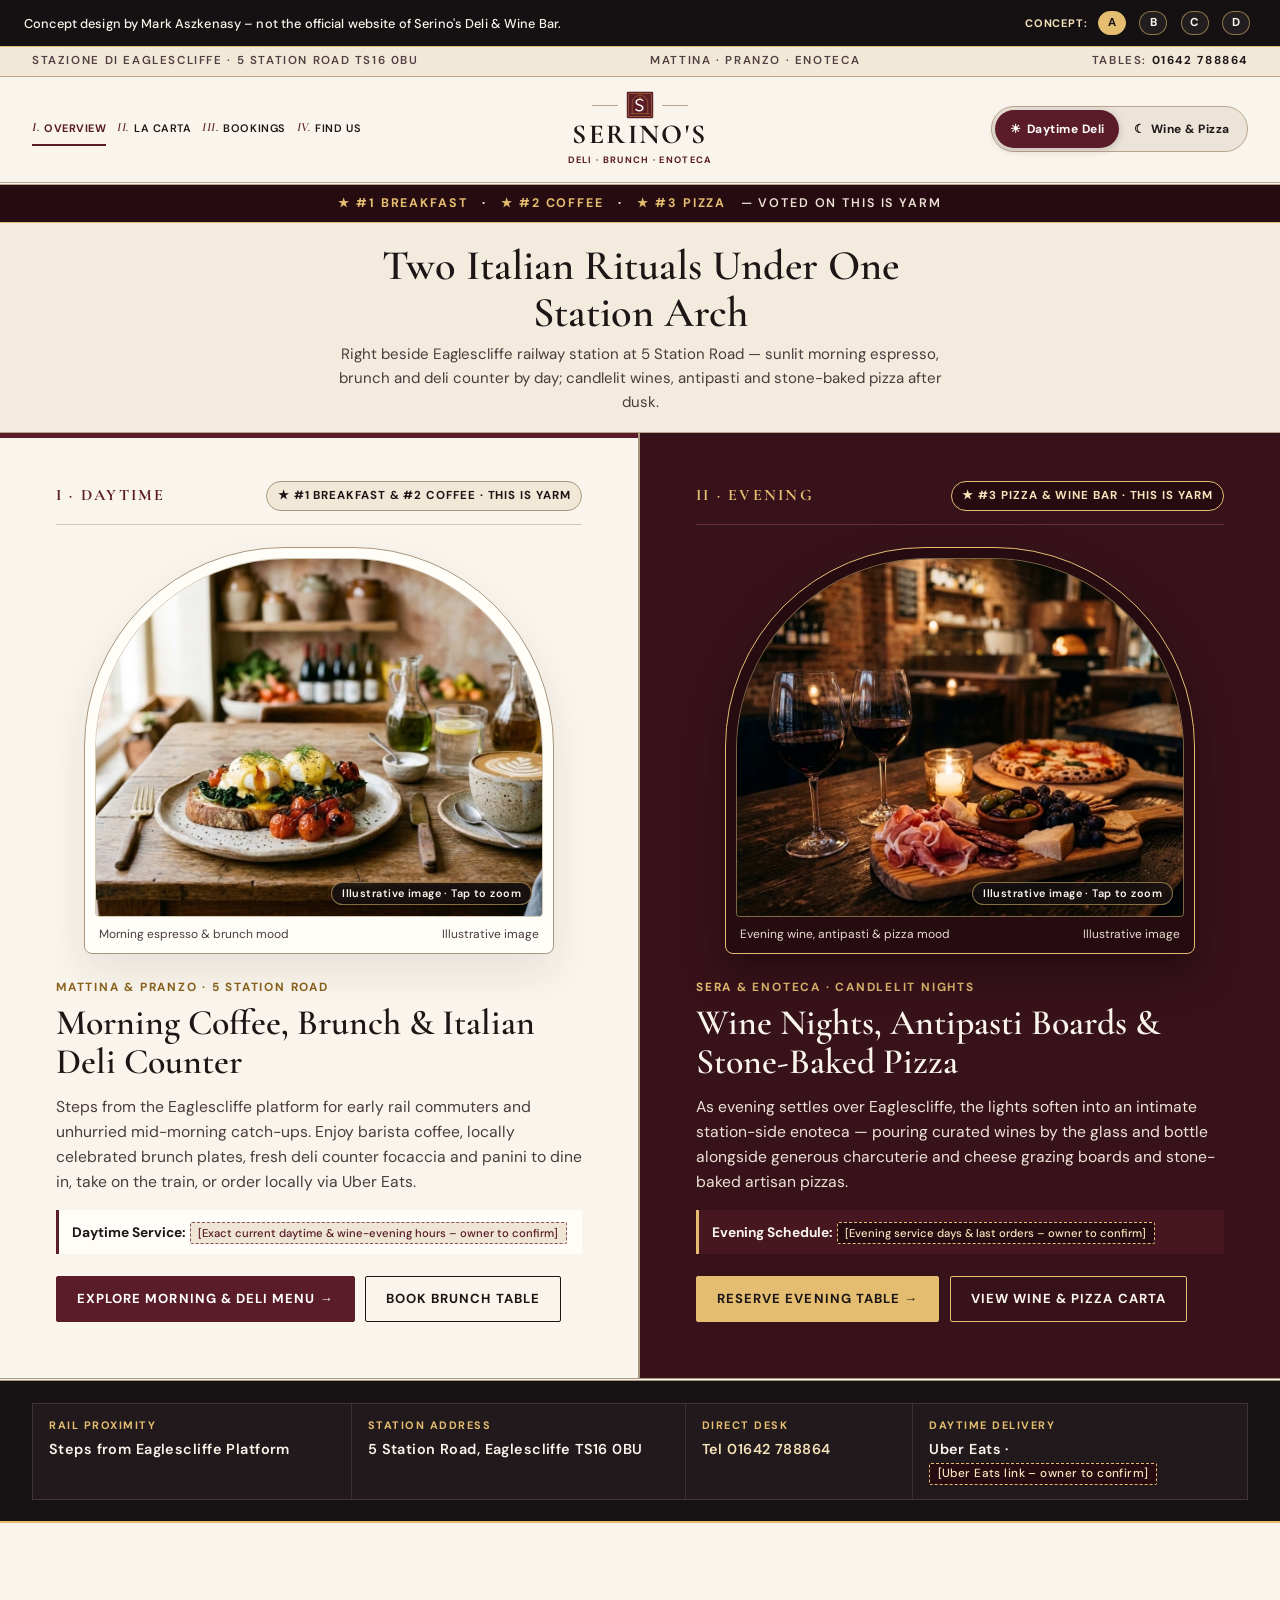
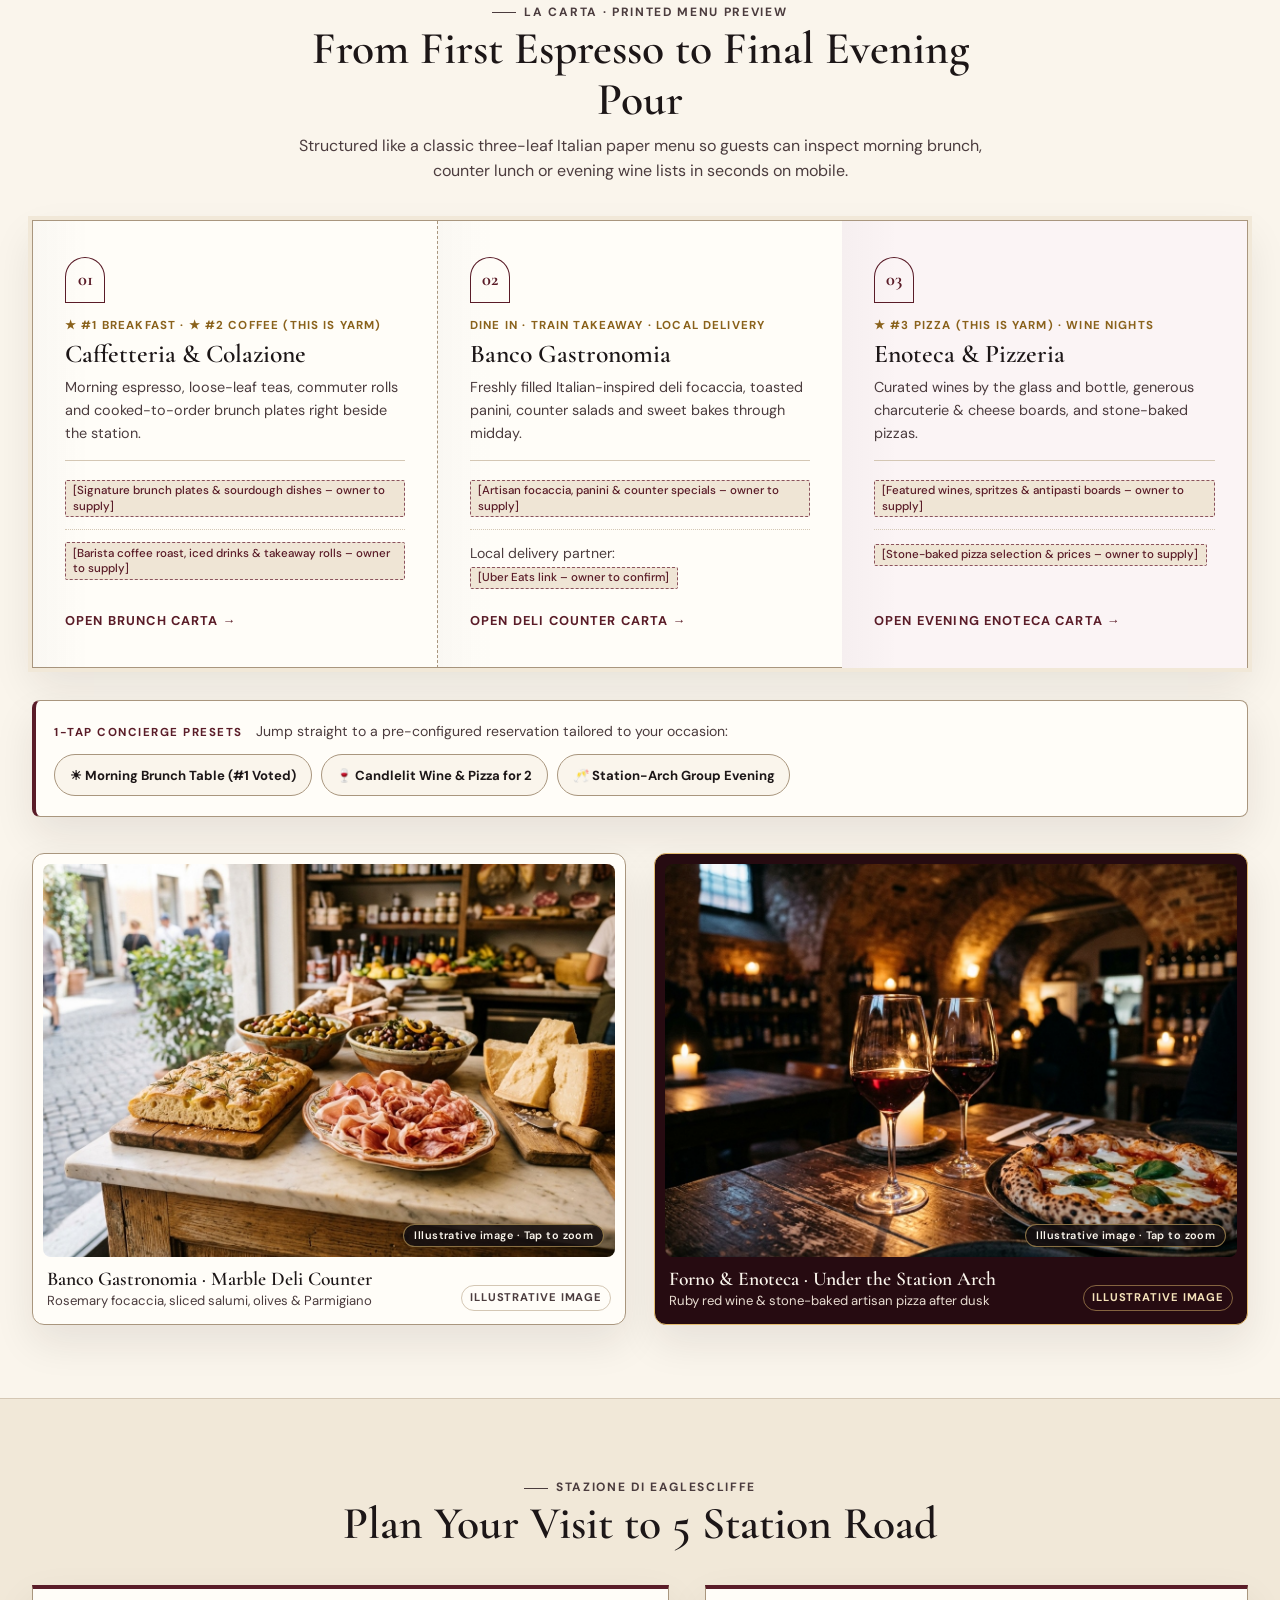
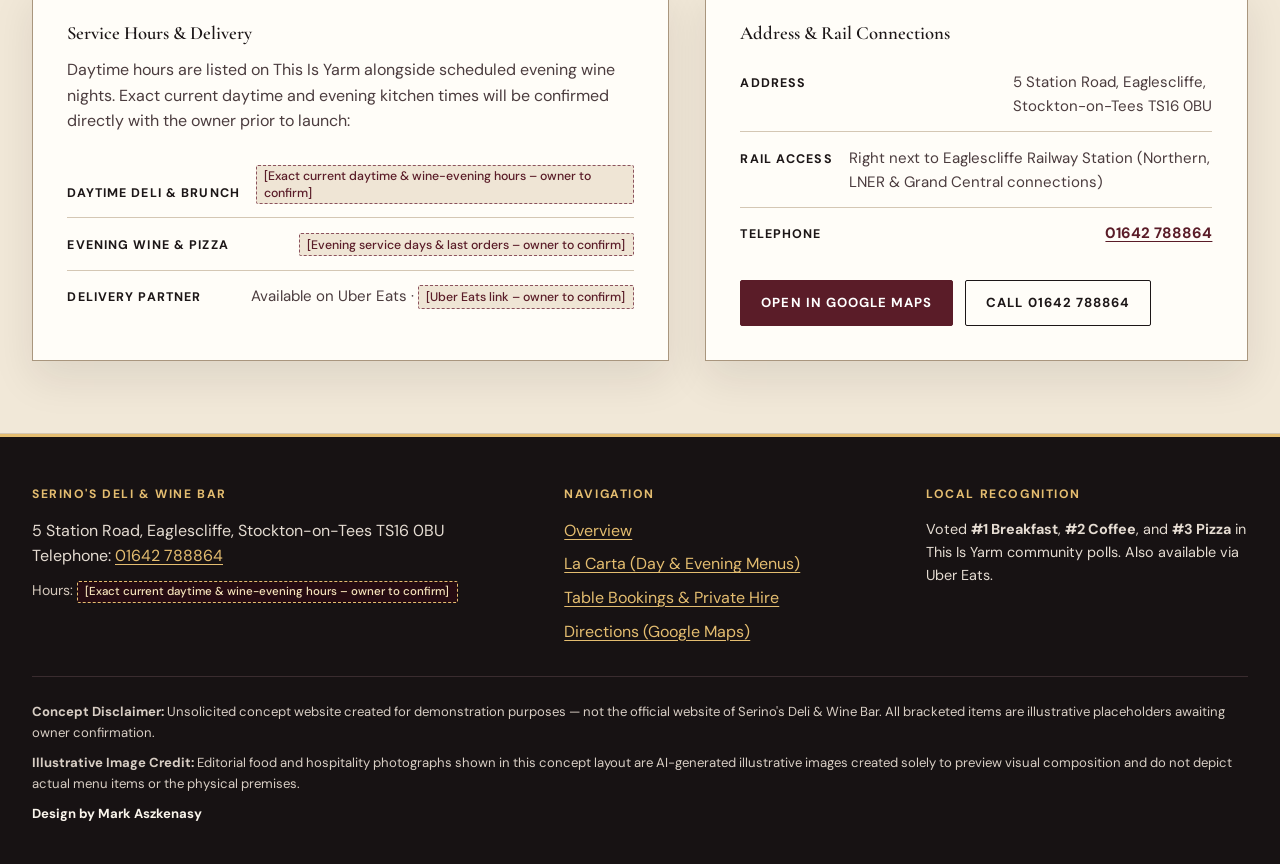
==== commit 1ee59857: "Add Concept D pill to the A, B and C switchers Co-Authored-By: Claude Fable 5.2 <noreply@anthropic.c" ====
--- a/index.html
+++ b/index.html
@@ -27,6 +27,7 @@
         <a class="concept-switcher__pill is-active" href="index.html" aria-current="page"><span>A</span></a>
         <a class="concept-switcher__pill" href="b/index.html"><span>B</span></a>
         <a class="concept-switcher__pill" href="c/index.html"><span>C</span></a>
+        <a class="concept-switcher__pill" href="d/index.html"><span>D</span></a>
       </nav>
     </div>
   </div>
